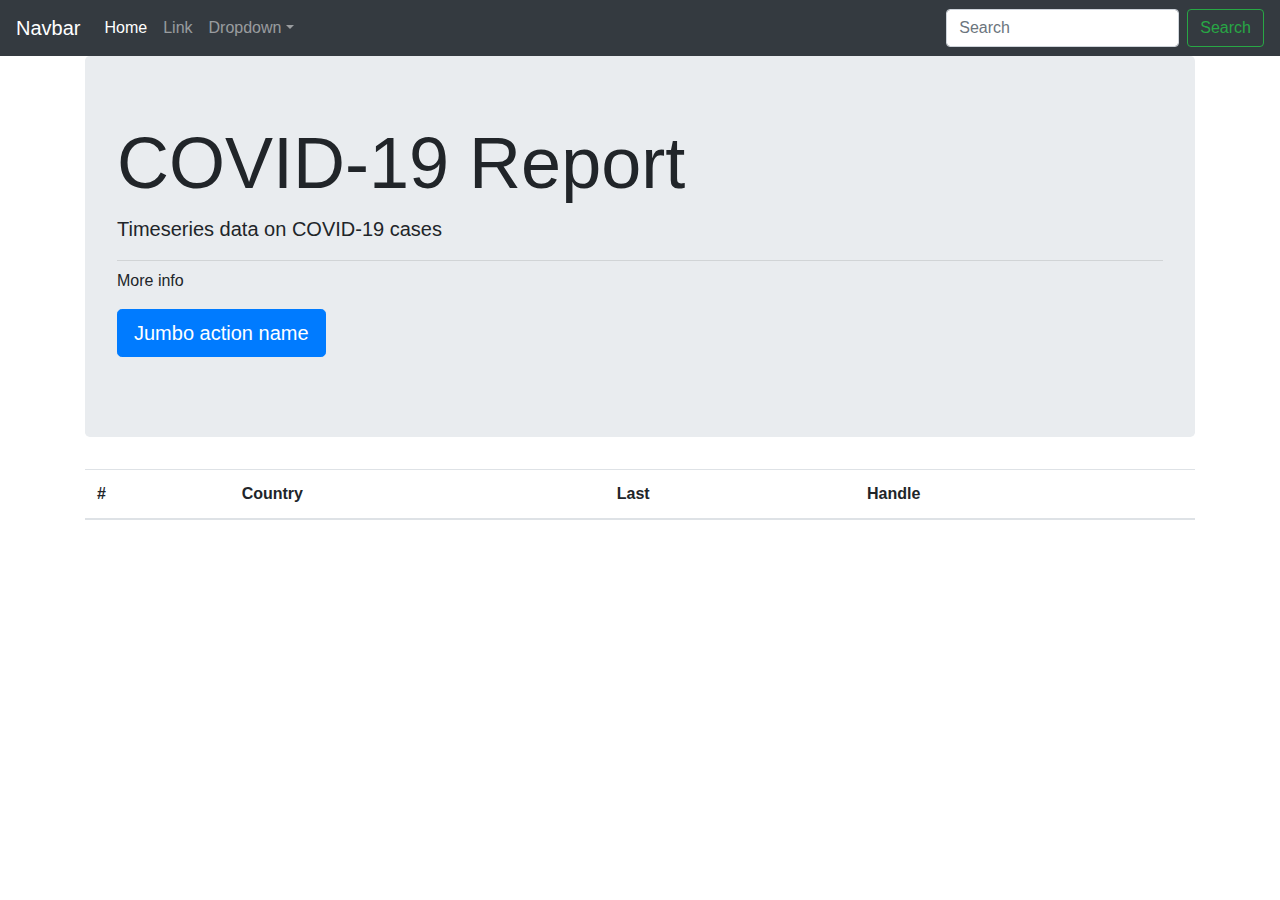
==== index.html @ 4fece2ef "test" ====
<!doctype html>
<html lang="en">

<head>
    <title>COVID-19</title>
    <!-- Required meta tags -->
    <meta charset="utf-8">
    <meta name="viewport" content="width=device-width, initial-scale=1, shrink-to-fit=no">

    <!-- Bootstrap CSS -->
    <link rel="stylesheet" href="https://stackpath.bootstrapcdn.com/bootstrap/4.3.1/css/bootstrap.min.css" integrity="sha384-ggOyR0iXCbMQv3Xipma34MD+dH/1fQ784/j6cY/iJTQUOhcWr7x9JvoRxT2MZw1T" crossorigin="anonymous">
</head>

<body>
    <nav class="navbar navbar-expand-sm navbar-dark bg-dark">
        <a class="navbar-brand" href="#">Navbar</a>
        <button class="navbar-toggler d-lg-none" type="button" data-toggle="collapse" data-target="#collapsibleNavId" aria-controls="collapsibleNavId" aria-expanded="false" aria-label="Toggle navigation">
              <span class="navbar-toggler-icon"></span>
          </button>
        <div class="collapse navbar-collapse" id="collapsibleNavId">
            <ul class="navbar-nav mr-auto mt-2 mt-lg-0">
                <li class="nav-item active">
                    <a class="nav-link" href="#">Home <span class="sr-only">(current)</span></a>
                </li>
                <li class="nav-item">
                    <a class="nav-link" href="#">Link</a>
                </li>
                <li class="nav-item dropdown">
                    <a class="nav-link dropdown-toggle" href="#" id="dropdownId" data-toggle="dropdown" aria-haspopup="true" aria-expanded="false">Dropdown</a>
                    <div class="dropdown-menu" aria-labelledby="dropdownId">
                        <a class="dropdown-item" href="#">Action 1</a>
                        <a class="dropdown-item" href="#">Action 2</a>
                    </div>
                </li>
            </ul>
            <form class="form-inline my-2 my-lg-0">
                <input class="form-control mr-sm-2" type="text" placeholder="Search">
                <button class="btn btn-outline-success my-2 my-sm-0" type="submit">Search</button>
            </form>
        </div>
    </nav>
    <div class="container">
        <div class="jumbotron">
            <h1 class="display-3">COVID-19 Report</h1>
            <p class="lead">Timeseries data on COVID-19 cases</p>
            <hr class="my-2">
            <p>More info</p>
            <p class="lead">
                <a class="btn btn-primary btn-lg" href="Jumbo action link" role="button">Jumbo action name</a>
            </p>
        </div>
        <table class="table table-hover">
            <thead>
                <tr>
                    <th scope="col">#</th>
                    <th scope="col">Country<i class="fas fa-first-order-alt    "></i></th>
                    <th scope="col">Last</th>
                    <th scope="col">Handle</th>
                </tr>
            </thead>
            <tbody id="data">
                <tr>

                </tr>
            </tbody>
        </table>

    </div>

    <script src="https://code.jquery.com/jquery-3.3.1.min.js"></script>
    <script src="https://cdnjs.cloudflare.com/ajax/libs/popper.js/1.14.7/umd/popper.min.js" integrity="sha384-UO2eT0CpHqdSJQ6hJty5KVphtPhzWj9WO1clHTMGa3JDZwrnQq4sF86dIHNDz0W1" crossorigin="anonymous"></script>
    <script src="https://stackpath.bootstrapcdn.com/bootstrap/4.3.1/js/bootstrap.min.js" integrity="sha384-JjSmVgyd0p3pXB1rRibZUAYoIIy6OrQ6VrjIEaFf/nJGzIxFDsf4x0xIM+B07jRM" crossorigin="anonymous"></script>
    <script src="index.js"></script>
</body>

</html>
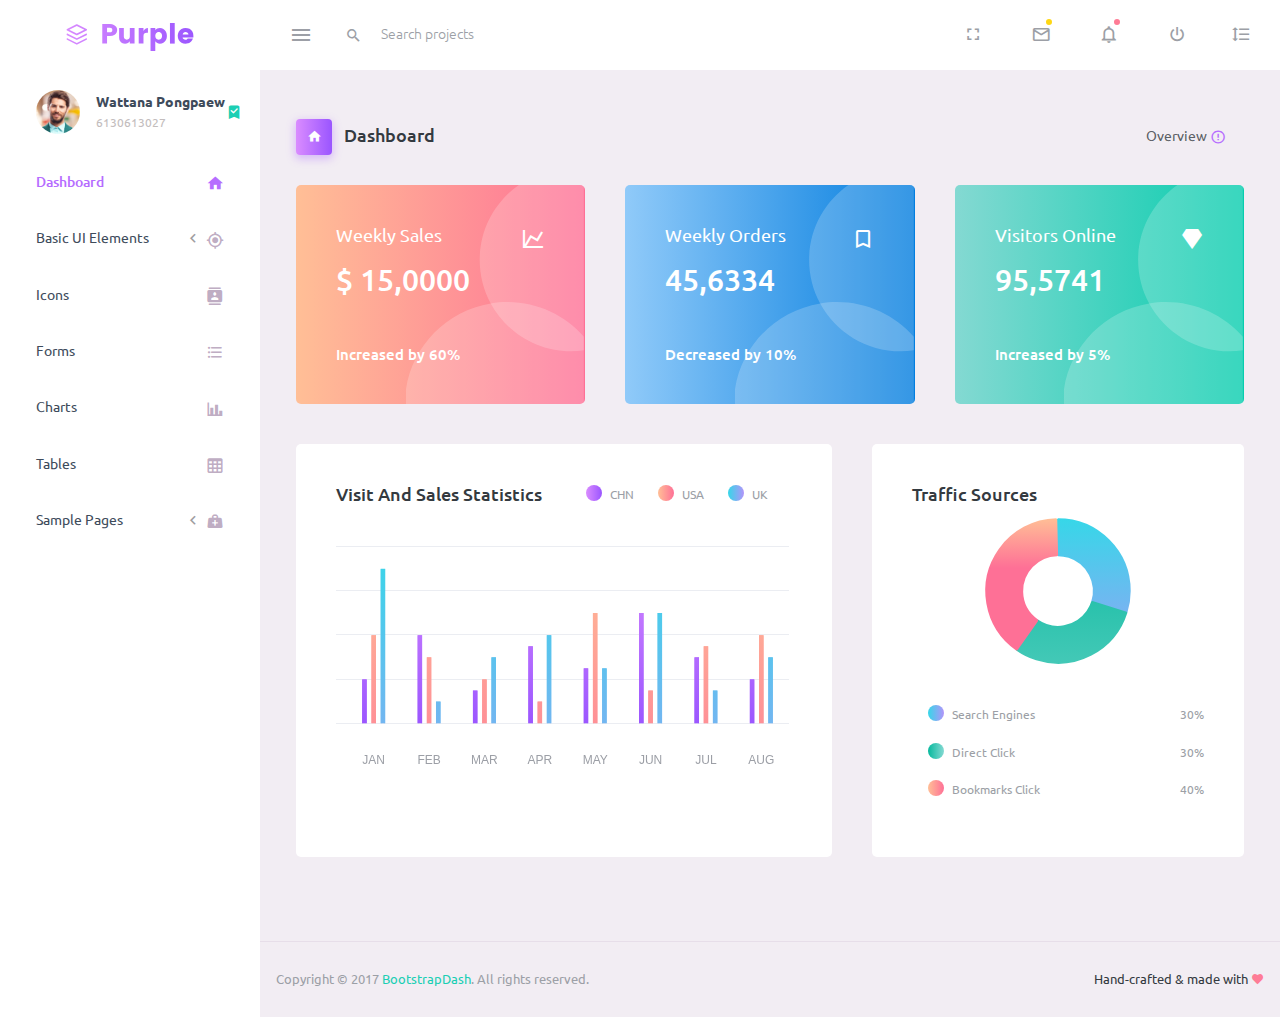
==== commit 791a371c: "addtemplate" ====
--- a/index.html
+++ b/index.html
@@ -1,76 +1,357 @@
-<!doctype html>
+<!DOCTYPE html>
 <html lang="en">
-
-<head>
-    <title>COVID-19</title>
+  <head>
     <!-- Required meta tags -->
     <meta charset="utf-8">
     <meta name="viewport" content="width=device-width, initial-scale=1, shrink-to-fit=no">
-
-    <!-- Bootstrap CSS -->
-    <link rel="stylesheet" href="https://stackpath.bootstrapcdn.com/bootstrap/4.3.1/css/bootstrap.min.css" integrity="sha384-ggOyR0iXCbMQv3Xipma34MD+dH/1fQ784/j6cY/iJTQUOhcWr7x9JvoRxT2MZw1T" crossorigin="anonymous">
-</head>
-
-<body>
-    <nav class="navbar navbar-expand-sm navbar-dark bg-dark">
-        <a class="navbar-brand" href="#">Navbar</a>
-        <button class="navbar-toggler d-lg-none" type="button" data-toggle="collapse" data-target="#collapsibleNavId" aria-controls="collapsibleNavId" aria-expanded="false" aria-label="Toggle navigation">
-              <span class="navbar-toggler-icon"></span>
+    <title>Purple Admin</title>
+    <!-- plugins:css -->
+    <link rel="stylesheet" href="assets/vendors/mdi/css/materialdesignicons.min.css">
+    <link rel="stylesheet" href="assets/vendors/css/vendor.bundle.base.css">
+    <!-- endinject -->
+    <!-- Plugin css for this page -->
+    <!-- End plugin css for this page -->
+    <!-- inject:css -->
+    <!-- endinject -->
+    <!-- Layout styles -->
+    <link rel="stylesheet" href="assets/css/style.css">
+    <!-- End layout styles -->
+    <link rel="shortcut icon" href="assets/images/favicon.png" />
+  </head>
+  <body>
+    <div class="container-scroller">
+      <!-- partial:partials/_navbar.html -->
+      <nav class="navbar default-layout-navbar col-lg-12 col-12 p-0 fixed-top d-flex flex-row">
+        <div class="text-center navbar-brand-wrapper d-flex align-items-center justify-content-center">
+          <a class="navbar-brand brand-logo" href="index.html"><img src="assets/images/logo.svg" alt="logo" /></a>
+          <a class="navbar-brand brand-logo-mini" href="index.html"><img src="assets/images/logo-mini.svg" alt="logo" /></a>
+        </div>
+        <div class="navbar-menu-wrapper d-flex align-items-stretch">
+          <button class="navbar-toggler navbar-toggler align-self-center" type="button" data-toggle="minimize">
+            <span class="mdi mdi-menu"></span>
           </button>
-        <div class="collapse navbar-collapse" id="collapsibleNavId">
-            <ul class="navbar-nav mr-auto mt-2 mt-lg-0">
-                <li class="nav-item active">
-                    <a class="nav-link" href="#">Home <span class="sr-only">(current)</span></a>
-                </li>
-                <li class="nav-item">
-                    <a class="nav-link" href="#">Link</a>
-                </li>
-                <li class="nav-item dropdown">
-                    <a class="nav-link dropdown-toggle" href="#" id="dropdownId" data-toggle="dropdown" aria-haspopup="true" aria-expanded="false">Dropdown</a>
-                    <div class="dropdown-menu" aria-labelledby="dropdownId">
-                        <a class="dropdown-item" href="#">Action 1</a>
-                        <a class="dropdown-item" href="#">Action 2</a>
+          <div class="search-field d-none d-md-block">
+            <form class="d-flex align-items-center h-100" action="#">
+              <div class="input-group">
+                <div class="input-group-prepend bg-transparent">
+                  <i class="input-group-text border-0 mdi mdi-magnify"></i>
+                </div>
+                <input type="text" class="form-control bg-transparent border-0" placeholder="Search projects">
+              </div>
+            </form>
+          </div>
+          <ul class="navbar-nav navbar-nav-right">
+            <li class="nav-item nav-profile dropdown">
+    
+              <div class="dropdown-menu navbar-dropdown" aria-labelledby="profileDropdown">
+                <a class="dropdown-item" href="#">
+                  <i class="mdi mdi-cached mr-2 text-success"></i> Activity Log </a>
+                <div class="dropdown-divider"></div>
+                <a class="dropdown-item" href="#">
+                  <i class="mdi mdi-logout mr-2 text-primary"></i> Signout </a>
+              </div>
+            </li>
+            <li class="nav-item d-none d-lg-block full-screen-link">
+              <a class="nav-link">
+                <i class="mdi mdi-fullscreen" id="fullscreen-button"></i>
+              </a>
+            </li>
+            <li class="nav-item dropdown">
+              <a class="nav-link count-indicator dropdown-toggle" id="messageDropdown" href="#" data-toggle="dropdown" aria-expanded="false">
+                <i class="mdi mdi-email-outline"></i>
+                <span class="count-symbol bg-warning"></span>
+              </a>
+              <div class="dropdown-menu dropdown-menu-right navbar-dropdown preview-list" aria-labelledby="messageDropdown">
+                <h6 class="p-3 mb-0">Messages</h6>
+                <div class="dropdown-divider"></div>
+                <a class="dropdown-item preview-item">
+                  <div class="preview-thumbnail">
+                    <img src="assets/images/faces/face4.jpg" alt="image" class="profile-pic">
+                  </div>
+                  <div class="preview-item-content d-flex align-items-start flex-column justify-content-center">
+                    <h6 class="preview-subject ellipsis mb-1 font-weight-normal">Mark send you a message</h6>
+                    <p class="text-gray mb-0"> 1 Minutes ago </p>
+                  </div>
+                </a>
+                <div class="dropdown-divider"></div>
+                <a class="dropdown-item preview-item">
+                  <div class="preview-thumbnail">
+                    <img src="assets/images/faces/face2.jpg" alt="image" class="profile-pic">
+                  </div>
+                  <div class="preview-item-content d-flex align-items-start flex-column justify-content-center">
+                    <h6 class="preview-subject ellipsis mb-1 font-weight-normal">Cregh send you a message</h6>
+                    <p class="text-gray mb-0"> 15 Minutes ago </p>
+                  </div>
+                </a>
+                <div class="dropdown-divider"></div>
+                <a class="dropdown-item preview-item">
+                  <div class="preview-thumbnail">
+                    <img src="assets/images/faces/face3.jpg" alt="image" class="profile-pic">
+                  </div>
+                  <div class="preview-item-content d-flex align-items-start flex-column justify-content-center">
+                    <h6 class="preview-subject ellipsis mb-1 font-weight-normal">Profile picture updated</h6>
+                    <p class="text-gray mb-0"> 18 Minutes ago </p>
+                  </div>
+                </a>
+                <div class="dropdown-divider"></div>
+                <h6 class="p-3 mb-0 text-center">4 new messages</h6>
+              </div>
+            </li>
+            <li class="nav-item dropdown">
+              <a class="nav-link count-indicator dropdown-toggle" id="notificationDropdown" href="#" data-toggle="dropdown">
+                <i class="mdi mdi-bell-outline"></i>
+                <span class="count-symbol bg-danger"></span>
+              </a>
+              <div class="dropdown-menu dropdown-menu-right navbar-dropdown preview-list" aria-labelledby="notificationDropdown">
+                <h6 class="p-3 mb-0">Notifications</h6>
+                <div class="dropdown-divider"></div>
+                <a class="dropdown-item preview-item">
+                  <div class="preview-thumbnail">
+                    <div class="preview-icon bg-success">
+                      <i class="mdi mdi-calendar"></i>
                     </div>
-                </li>
-            </ul>
-            <form class="form-inline my-2 my-lg-0">
-                <input class="form-control mr-sm-2" type="text" placeholder="Search">
-                <button class="btn btn-outline-success my-2 my-sm-0" type="submit">Search</button>
-            </form>
+                  </div>
+                  <div class="preview-item-content d-flex align-items-start flex-column justify-content-center">
+                    <h6 class="preview-subject font-weight-normal mb-1">Event today</h6>
+                    <p class="text-gray ellipsis mb-0"> Just a reminder that you have an event today </p>
+                  </div>
+                </a>
+                <div class="dropdown-divider"></div>
+                <a class="dropdown-item preview-item">
+                  <div class="preview-thumbnail">
+                    <div class="preview-icon bg-warning">
+                      <i class="mdi mdi-settings"></i>
+                    </div>
+                  </div>
+                  <div class="preview-item-content d-flex align-items-start flex-column justify-content-center">
+                    <h6 class="preview-subject font-weight-normal mb-1">Settings</h6>
+                    <p class="text-gray ellipsis mb-0"> Update dashboard </p>
+                  </div>
+                </a>
+                <div class="dropdown-divider"></div>
+                <a class="dropdown-item preview-item">
+                  <div class="preview-thumbnail">
+                    <div class="preview-icon bg-info">
+                      <i class="mdi mdi-link-variant"></i>
+                    </div>
+                  </div>
+                  <div class="preview-item-content d-flex align-items-start flex-column justify-content-center">
+                    <h6 class="preview-subject font-weight-normal mb-1">Launch Admin</h6>
+                    <p class="text-gray ellipsis mb-0"> New admin wow! </p>
+                  </div>
+                </a>
+                <div class="dropdown-divider"></div>
+                <h6 class="p-3 mb-0 text-center">See all notifications</h6>
+              </div>
+            </li>
+            <li class="nav-item nav-logout d-none d-lg-block">
+              <a class="nav-link" href="#">
+                <i class="mdi mdi-power"></i>
+              </a>
+            </li>
+            <li class="nav-item nav-settings d-none d-lg-block">
+              <a class="nav-link" href="#">
+                <i class="mdi mdi-format-line-spacing"></i>
+              </a>
+            </li>
+          </ul>
+          <button class="navbar-toggler navbar-toggler-right d-lg-none align-self-center" type="button" data-toggle="offcanvas">
+            <span class="mdi mdi-menu"></span>
+          </button>
         </div>
-    </nav>
-    <div class="container">
-        <div class="jumbotron">
-            <h1 class="display-3">COVID-19 Report</h1>
-            <p class="lead">Timeseries data on COVID-19 cases</p>
-            <hr class="my-2">
-            <p>More info</p>
-            <p class="lead">
-                <a class="btn btn-primary btn-lg" href="Jumbo action link" role="button">Jumbo action name</a>
-            </p>
+      </nav>
+      <!-- partial -->
+      <div class="container-fluid page-body-wrapper">
+        <!-- partial:partials/_sidebar.html -->
+        <nav class="sidebar sidebar-offcanvas" id="sidebar">
+          <ul class="nav">
+            <li class="nav-item nav-profile">
+              <a href="#" class="nav-link">
+                <div class="nav-profile-image">
+                  <img src="assets/images/faces/face1.jpg" alt="profile">
+                  <span class="login-status online"></span>
+                  <!--change to offline or busy as needed-->
+                </div>
+                <div class="nav-profile-text d-flex flex-column">
+                  <span class="font-weight-bold mb-2">Wattana Pongpaew</span>
+                  <span class="text-secondary text-small">6130613027</span>
+                </div>
+                <i class="mdi mdi-bookmark-check text-success nav-profile-badge"></i>
+              </a>
+            </li>
+            <li class="nav-item">
+              <a class="nav-link" href="index.html">
+                <span class="menu-title">Dashboard</span>
+                <i class="mdi mdi-home menu-icon"></i>
+              </a>
+            </li>
+            <li class="nav-item">
+              <a class="nav-link" data-toggle="collapse" href="#ui-basic" aria-expanded="false" aria-controls="ui-basic">
+                <span class="menu-title">Basic UI Elements</span>
+                <i class="menu-arrow"></i>
+                <i class="mdi mdi-crosshairs-gps menu-icon"></i>
+              </a>
+              <div class="collapse" id="ui-basic">
+                <ul class="nav flex-column sub-menu">
+                  <li class="nav-item"> <a class="nav-link" href="pages/ui-features/buttons.html">Buttons</a></li>
+                  <li class="nav-item"> <a class="nav-link" href="pages/ui-features/typography.html">Typography</a></li>
+                </ul>
+              </div>
+            </li>
+            <li class="nav-item">
+              <a class="nav-link" href="pages/icons/mdi.html">
+                <span class="menu-title">Icons</span>
+                <i class="mdi mdi-contacts menu-icon"></i>
+              </a>
+            </li>
+            <li class="nav-item">
+              <a class="nav-link" href="pages/forms/basic_elements.html">
+                <span class="menu-title">Forms</span>
+                <i class="mdi mdi-format-list-bulleted menu-icon"></i>
+              </a>
+            </li>
+            <li class="nav-item">
+              <a class="nav-link" href="pages/charts/chartjs.html">
+                <span class="menu-title">Charts</span>
+                <i class="mdi mdi-chart-bar menu-icon"></i>
+              </a>
+            </li>
+            <li class="nav-item">
+              <a class="nav-link" href="pages/tables/basic-table.html">
+                <span class="menu-title">Tables</span>
+                <i class="mdi mdi-table-large menu-icon"></i>
+              </a>
+            </li>
+            <li class="nav-item">
+              <a class="nav-link" data-toggle="collapse" href="#general-pages" aria-expanded="false" aria-controls="general-pages">
+                <span class="menu-title">Sample Pages</span>
+                <i class="menu-arrow"></i>
+                <i class="mdi mdi-medical-bag menu-icon"></i>
+              </a>
+              <div class="collapse" id="general-pages">
+                <ul class="nav flex-column sub-menu">
+                  <li class="nav-item"> <a class="nav-link" href="pages/samples/blank-page.html"> Blank Page </a></li>
+                  <li class="nav-item"> <a class="nav-link" href="pages/samples/login.html"> Login </a></li>
+                  <li class="nav-item"> <a class="nav-link" href="pages/samples/register.html"> Register </a></li>
+                  <li class="nav-item"> <a class="nav-link" href="pages/samples/error-404.html"> 404 </a></li>
+                  <li class="nav-item"> <a class="nav-link" href="pages/samples/error-500.html"> 500 </a></li>
+                </ul>
+              </div>
+            </li>
+          </ul>
+        </nav>
+        <!-- partial -->
+        <div class="main-panel">
+          <div class="content-wrapper">
+            <div class="row" id="proBanner">
+              <div class="col-12">
+                <span class="d-flex align-items-center">
+                  <a href="https://github.com/BootstrapDash/PurpleAdmin-Free-Admin-Template" ></a>
+                  <a href="https://www.bootstrapdash.com/product/purple-bootstrap-4-admin-template/"></a>
+                  <i id="bannerClose"></i>
+                </span>
+              </div>
+            </div>
+            <div class="page-header">
+              <h3 class="page-title">
+                <span class="page-title-icon bg-gradient-primary text-white mr-2">
+                  <i class="mdi mdi-home"></i>
+                </span> Dashboard </h3>
+              <nav aria-label="breadcrumb">
+                <ul class="breadcrumb">
+                  <li class="breadcrumb-item active" aria-current="page">
+                    <span></span>Overview <i class="mdi mdi-alert-circle-outline icon-sm text-primary align-middle"></i>
+                  </li>
+                </ul>
+              </nav>
+            </div>
+            <div class="row">
+              <div class="col-md-4 stretch-card grid-margin">
+                <div class="card bg-gradient-danger card-img-holder text-white">
+                  <div class="card-body">
+                    <img src="assets/images/dashboard/circle.svg" class="card-img-absolute" alt="circle-image" />
+                    <h4 class="font-weight-normal mb-3">Weekly Sales <i class="mdi mdi-chart-line mdi-24px float-right"></i>
+                    </h4>
+                    <h2 class="mb-5">$ 15,0000</h2>
+                    <h6 class="card-text">Increased by 60%</h6>
+                  </div>
+                </div>
+              </div>
+              <div class="col-md-4 stretch-card grid-margin">
+                <div class="card bg-gradient-info card-img-holder text-white">
+                  <div class="card-body">
+                    <img src="assets/images/dashboard/circle.svg" class="card-img-absolute" alt="circle-image" />
+                    <h4 class="font-weight-normal mb-3">Weekly Orders <i class="mdi mdi-bookmark-outline mdi-24px float-right"></i>
+                    </h4>
+                    <h2 class="mb-5">45,6334</h2>
+                    <h6 class="card-text">Decreased by 10%</h6>
+                  </div>
+                </div>
+              </div>
+              <div class="col-md-4 stretch-card grid-margin">
+                <div class="card bg-gradient-success card-img-holder text-white">
+                  <div class="card-body">
+                    <img src="assets/images/dashboard/circle.svg" class="card-img-absolute" alt="circle-image" />
+                    <h4 class="font-weight-normal mb-3">Visitors Online <i class="mdi mdi-diamond mdi-24px float-right"></i>
+                    </h4>
+                    <h2 class="mb-5">95,5741</h2>
+                    <h6 class="card-text">Increased by 5%</h6>
+                  </div>
+                </div>
+              </div>
+            </div>
+            <div class="row">
+              <div class="col-md-7 grid-margin stretch-card">
+                <div class="card">
+                  <div class="card-body">
+                    <div class="clearfix">
+                      <h4 class="card-title float-left">Visit And Sales Statistics</h4>
+                      <div id="visit-sale-chart-legend" class="rounded-legend legend-horizontal legend-top-right float-right"></div>
+                    </div>
+                    <canvas id="visit-sale-chart" class="mt-4"></canvas>
+                  </div>
+                </div>
+              </div>
+              <div class="col-md-5 grid-margin stretch-card">
+                <div class="card">
+                  <div class="card-body">
+                    <h4 class="card-title">Traffic Sources</h4>
+                    <canvas id="traffic-chart"></canvas>
+                    <div id="traffic-chart-legend" class="rounded-legend legend-vertical legend-bottom-left pt-4"></div>
+                  </div>
+                </div>
+              </div>
+            </div>
+          </div>
+          <!-- content-wrapper ends -->
+          <!-- partial:partials/_footer.html -->
+          <footer class="footer">
+            <div class="d-sm-flex justify-content-center justify-content-sm-between">
+              <span class="text-muted text-center text-sm-left d-block d-sm-inline-block">Copyright © 2017 <a href="https://www.bootstrapdash.com/" target="_blank">BootstrapDash</a>. All rights reserved.</span>
+              <span class="float-none float-sm-right d-block mt-1 mt-sm-0 text-center">Hand-crafted & made with <i class="mdi mdi-heart text-danger"></i></span>
+            </div>
+          </footer>
+          <!-- partial -->
         </div>
-        <table class="table table-hover">
-            <thead>
-                <tr>
-                    <th scope="col">#</th>
-                    <th scope="col">Country<i class="fas fa-first-order-alt    "></i></th>
-                    <th scope="col">Last</th>
-                    <th scope="col">Handle</th>
-                </tr>
-            </thead>
-            <tbody id="data">
-                <tr>
-
-                </tr>
-            </tbody>
-        </table>
-
+        <!-- main-panel ends -->
+      </div>
+      <!-- page-body-wrapper ends -->
     </div>
-
-    <script src="https://code.jquery.com/jquery-3.3.1.min.js"></script>
-    <script src="https://cdnjs.cloudflare.com/ajax/libs/popper.js/1.14.7/umd/popper.min.js" integrity="sha384-UO2eT0CpHqdSJQ6hJty5KVphtPhzWj9WO1clHTMGa3JDZwrnQq4sF86dIHNDz0W1" crossorigin="anonymous"></script>
-    <script src="https://stackpath.bootstrapcdn.com/bootstrap/4.3.1/js/bootstrap.min.js" integrity="sha384-JjSmVgyd0p3pXB1rRibZUAYoIIy6OrQ6VrjIEaFf/nJGzIxFDsf4x0xIM+B07jRM" crossorigin="anonymous"></script>
-    <script src="index.js"></script>
-</body>
-
+    <!-- container-scroller -->
+    <!-- plugins:js -->
+    <script src="assets/vendors/js/vendor.bundle.base.js"></script>
+    <!-- endinject -->
+    <!-- Plugin js for this page -->
+    <script src="assets/vendors/chart.js/Chart.min.js"></script>
+    <!-- End plugin js for this page -->
+    <!-- inject:js -->
+    <script src="assets/js/off-canvas.js"></script>
+    <script src="assets/js/hoverable-collapse.js"></script>
+    <script src="assets/js/misc.js"></script>
+    <!-- endinject -->
+    <!-- Custom js for this page -->
+    <script src="assets/js/dashboard.js"></script>
+    <script src="assets/js/todolist.js"></script>
+    <!-- End custom js for this page -->
+  </body>
 </html>--- a/assets/vendors/css/vendor.bundle.base.css
+++ b/assets/vendors/css/vendor.bundle.base.css
@@ -0,0 +1,116 @@
+/*
+ * Container style
+ */
+.ps {
+  overflow: hidden !important;
+  overflow-anchor: none;
+  -ms-overflow-style: none;
+  touch-action: auto;
+  -ms-touch-action: auto;
+}
+
+/*
+ * Scrollbar rail styles
+ */
+.ps__rail-x {
+  display: none;
+  opacity: 0;
+  transition: background-color .2s linear, opacity .2s linear;
+  -webkit-transition: background-color .2s linear, opacity .2s linear;
+  height: 15px;
+  /* there must be 'bottom' or 'top' for ps__rail-x */
+  bottom: 0px;
+  /* please don't change 'position' */
+  position: absolute;
+}
+
+.ps__rail-y {
+  display: none;
+  opacity: 0;
+  transition: background-color .2s linear, opacity .2s linear;
+  -webkit-transition: background-color .2s linear, opacity .2s linear;
+  width: 15px;
+  /* there must be 'right' or 'left' for ps__rail-y */
+  right: 0;
+  /* please don't change 'position' */
+  position: absolute;
+}
+
+.ps--active-x > .ps__rail-x,
+.ps--active-y > .ps__rail-y {
+  display: block;
+  background-color: transparent;
+}
+
+.ps:hover > .ps__rail-x,
+.ps:hover > .ps__rail-y,
+.ps--focus > .ps__rail-x,
+.ps--focus > .ps__rail-y,
+.ps--scrolling-x > .ps__rail-x,
+.ps--scrolling-y > .ps__rail-y {
+  opacity: 0.6;
+}
+
+.ps .ps__rail-x:hover,
+.ps .ps__rail-y:hover,
+.ps .ps__rail-x:focus,
+.ps .ps__rail-y:focus,
+.ps .ps__rail-x.ps--clicking,
+.ps .ps__rail-y.ps--clicking {
+  background-color: #eee;
+  opacity: 0.9;
+}
+
+/*
+ * Scrollbar thumb styles
+ */
+.ps__thumb-x {
+  background-color: #aaa;
+  border-radius: 6px;
+  transition: background-color .2s linear, height .2s ease-in-out;
+  -webkit-transition: background-color .2s linear, height .2s ease-in-out;
+  height: 6px;
+  /* there must be 'bottom' for ps__thumb-x */
+  bottom: 2px;
+  /* please don't change 'position' */
+  position: absolute;
+}
+
+.ps__thumb-y {
+  background-color: #aaa;
+  border-radius: 6px;
+  transition: background-color .2s linear, width .2s ease-in-out;
+  -webkit-transition: background-color .2s linear, width .2s ease-in-out;
+  width: 6px;
+  /* there must be 'right' for ps__thumb-y */
+  right: 2px;
+  /* please don't change 'position' */
+  position: absolute;
+}
+
+.ps__rail-x:hover > .ps__thumb-x,
+.ps__rail-x:focus > .ps__thumb-x,
+.ps__rail-x.ps--clicking .ps__thumb-x {
+  background-color: #999;
+  height: 11px;
+}
+
+.ps__rail-y:hover > .ps__thumb-y,
+.ps__rail-y:focus > .ps__thumb-y,
+.ps__rail-y.ps--clicking .ps__thumb-y {
+  background-color: #999;
+  width: 11px;
+}
+
+/* MS supports */
+@supports (-ms-overflow-style: none) {
+  .ps {
+    overflow: auto !important;
+  }
+}
+
+@media screen and (-ms-high-contrast: active), (-ms-high-contrast: none) {
+  .ps {
+    overflow: auto !important;
+  }
+}
--- a/assets/css/style.css
+++ b/assets/css/style.css
@@ -0,0 +1,13378 @@
+/*-------------------------------------------------------------------
+  ===== Table of Contents =====
+
+  * Bootstrap functions
+  * Template variables
+  * SCSS Compass Functions
+  * Boostrap Main SCSS
+  * Template mixins
+    + Animation Mixins
+    + Background Mixins
+    + Badge Mixins
+    + Button Mixins
+    + Miscellaneous Mixins
+    + BlockQuote Mixins
+    + Cards Mixins
+    + Color Functions Mixins
+    + Tooltips
+    + popovers
+  * Core Styles
+    + Reset Styles
+    + Fonts
+    + Functions
+    + Backgrounds
+    + Typography
+    + Miscellaneous
+    + Footer
+    + Layouts
+    + Utilities
+    + Demo styles
+  * Components
+    + Badges
+    + Boostrap Progress
+    + Buttons
+    + Breadcrumbs
+    + Cards
+    + Checkboxes and Radios
+    + Dropdowns
+    + Forms
+    + Icons
+    + Preview
+    + Tables
+    + Todo List
+  * Landing screens
+    + Auth
+-------------------------------------------------------------------*/
+/*-------------------------------------------------------------------*/
+/* === Import Bootstrap functions and variables === */
+/*-------------------------------------------------------------------*/
+/* === Import template variables === */
+/*-------------------------------------------------------------------*/
+/* === SCSS Compass Functions === */
+
+@-webkit-keyframes flash {
+  0% {
+    opacity: 1; }
+  25% {
+    opacity: 0; }
+  50% {
+    opacity: 1; }
+  75% {
+    opacity: 0; }
+  100% {
+    opacity: 1; } }
+
+@keyframes flash {
+  0% {
+    opacity: 1; }
+  25% {
+    opacity: 0; }
+  50% {
+    opacity: 1; }
+  75% {
+    opacity: 0; }
+  100% {
+    opacity: 1; } }
+
+@-webkit-keyframes bounce {
+  0% {
+    -webkit-transform: translateY(0);
+    transform: translateY(0); }
+  20% {
+    -webkit-transform: translateY(0);
+    transform: translateY(0); }
+  40% {
+    -webkit-transform: translateY(-30px);
+    transform: translateY(-30px); }
+  50% {
+    -webkit-transform: translateY(0);
+    transform: translateY(0); }
+  60% {
+    -webkit-transform: translateY(-15px);
+    transform: translateY(-15px); }
+  80% {
+    -webkit-transform: translateY(0);
+    transform: translateY(0); }
+  100% {
+    -webkit-transform: translateY(0);
+    transform: translateY(0); } }
+
+@keyframes bounce {
+  0% {
+    -webkit-transform: translateY(0);
+    transform: translateY(0); }
+  20% {
+    -webkit-transform: translateY(0);
+    transform: translateY(0); }
+  40% {
+    -webkit-transform: translateY(-30px);
+    transform: translateY(-30px); }
+  50% {
+    -webkit-transform: translateY(0);
+    transform: translateY(0); }
+  60% {
+    -webkit-transform: translateY(-15px);
+    transform: translateY(-15px); }
+  80% {
+    -webkit-transform: translateY(0);
+    transform: translateY(0); }
+  100% {
+    -webkit-transform: translateY(0);
+    transform: translateY(0); } }
+
+@-webkit-keyframes shake {
+  0% {
+    -webkit-transform: translateX(0);
+    transform: translateX(0); }
+  10% {
+    -webkit-transform: translateX(-10px);
+    transform: translateX(-10px); }
+  20% {
+    -webkit-transform: translateX(10px);
+    transform: translateX(10px); }
+  30% {
+    -webkit-transform: translateX(-10px);
+    transform: translateX(-10px); }
+  40% {
+    -webkit-transform: translateX(10px);
+    transform: translateX(10px); }
+  50% {
+    -webkit-transform: translateX(-10px);
+    transform: translateX(-10px); }
+  60% {
+    -webkit-transform: translateX(10px);
+    transform: translateX(10px); }
+  70% {
+    -webkit-transform: translateX(-10px);
+    transform: translateX(-10px); }
+  80% {
+    -webkit-transform: translateX(10px);
+    transform: translateX(10px); }
+  90% {
+    -webkit-transform: translateX(-10px);
+    transform: translateX(-10px); }
+  100% {
+    -webkit-transform: translateX(0);
+    transform: translateX(0); } }
+
+@keyframes shake {
+  0% {
+    -webkit-transform: translateX(0);
+    transform: translateX(0); }
+  10% {
+    -webkit-transform: translateX(-10px);
+    transform: translateX(-10px); }
+  20% {
+    -webkit-transform: translateX(10px);
+    transform: translateX(10px); }
+  30% {
+    -webkit-transform: translateX(-10px);
+    transform: translateX(-10px); }
+  40% {
+    -webkit-transform: translateX(10px);
+    transform: translateX(10px); }
+  50% {
+    -webkit-transform: translateX(-10px);
+    transform: translateX(-10px); }
+  60% {
+    -webkit-transform: translateX(10px);
+    transform: translateX(10px); }
+  70% {
+    -webkit-transform: translateX(-10px);
+    transform: translateX(-10px); }
+  80% {
+    -webkit-transform: translateX(10px);
+    transform: translateX(10px); }
+  90% {
+    -webkit-transform: translateX(-10px);
+    transform: translateX(-10px); }
+  100% {
+    -webkit-transform: translateX(0);
+    transform: translateX(0); } }
+
+@-webkit-keyframes tada {
+  0% {
+    -webkit-transform: scale(1, 1);
+    transform: scale(1, 1); }
+  10% {
+    -webkit-transform: scale(0.9) rotate(-3deg);
+    transform: scale(0.9) rotate(-3deg); }
+  20% {
+    -webkit-transform: scale(0.9) rotate(-3deg);
+    transform: scale(0.9) rotate(-3deg); }
+  30% {
+    -webkit-transform: scale(1.1) rotate(3deg);
+    transform: scale(1.1) rotate(3deg); }
+  40% {
+    -webkit-transform: scale(1.1) rotate(-3deg);
+    transform: scale(1.1) rotate(-3deg); }
+  50% {
+    -webkit-transform: scale(1.1) rotate(3deg);
+    transform: scale(1.1) rotate(3deg); }
+  60% {
+    -webkit-transform: scale(1.1) rotate(-3deg);
+    transform: scale(1.1) rotate(-3deg); }
+  70% {
+    -webkit-transform: scale(1.1) rotate(3deg);
+    transform: scale(1.1) rotate(3deg); }
+  80% {
+    -webkit-transform: scale(1.1) rotate(-3deg);
+    transform: scale(1.1) rotate(-3deg); }
+  90% {
+    -webkit-transform: scale(1.1) rotate(3deg);
+    transform: scale(1.1) rotate(3deg); }
+  100% {
+    -webkit-transform: scale(1) rotate(0);
+    transform: scale(1) rotate(0); } }
+
+@keyframes tada {
+  0% {
+    -webkit-transform: scale(1, 1);
+    transform: scale(1, 1); }
+  10% {
+    -webkit-transform: scale(0.9) rotate(-3deg);
+    transform: scale(0.9) rotate(-3deg); }
+  20% {
+    -webkit-transform: scale(0.9) rotate(-3deg);
+    transform: scale(0.9) rotate(-3deg); }
+  30% {
+    -webkit-transform: scale(1.1) rotate(3deg);
+    transform: scale(1.1) rotate(3deg); }
+  40% {
+    -webkit-transform: scale(1.1) rotate(-3deg);
+    transform: scale(1.1) rotate(-3deg); }
+  50% {
+    -webkit-transform: scale(1.1) rotate(3deg);
+    transform: scale(1.1) rotate(3deg); }
+  60% {
+    -webkit-transform: scale(1.1) rotate(-3deg);
+    transform: scale(1.1) rotate(-3deg); }
+  70% {
+    -webkit-transform: scale(1.1) rotate(3deg);
+    transform: scale(1.1) rotate(3deg); }
+  80% {
+    -webkit-transform: scale(1.1) rotate(-3deg);
+    transform: scale(1.1) rotate(-3deg); }
+  90% {
+    -webkit-transform: scale(1.1) rotate(3deg);
+    transform: scale(1.1) rotate(3deg); }
+  100% {
+    -webkit-transform: scale(1) rotate(0);
+    transform: scale(1) rotate(0); } }
+
+@-webkit-keyframes swing {
+  20%, 40%, 60%, 80%, 100% {
+    -webkit-transform-origin: top center 50%;
+    transform-origin: top center 50%; }
+  20% {
+    -webkit-transform: rotate(15deg);
+    transform: rotate(15deg); }
+  40% {
+    -webkit-transform: rotate(-10deg);
+    transform: rotate(-10deg); }
+  60% {
+    -webkit-transform: rotate(5deg);
+    transform: rotate(5deg); }
+  80% {
+    -webkit-transform: rotate(-5deg);
+    transform: rotate(-5deg); }
+  100% {
+    -webkit-transform: rotate(0deg);
+    transform: rotate(0deg); } }
+
+@keyframes swing {
+  20%, 40%, 60%, 80%, 100% {
+    -webkit-transform-origin: top center 50%;
+    transform-origin: top center 50%; }
+  20% {
+    -webkit-transform: rotate(15deg);
+    transform: rotate(15deg); }
+  40% {
+    -webkit-transform: rotate(-10deg);
+    transform: rotate(-10deg); }
+  60% {
+    -webkit-transform: rotate(5deg);
+    transform: rotate(5deg); }
+  80% {
+    -webkit-transform: rotate(-5deg);
+    transform: rotate(-5deg); }
+  100% {
+    -webkit-transform: rotate(0deg);
+    transform: rotate(0deg); } }
+
+@-webkit-keyframes wobble {
+  0% {
+    -webkit-transform: translateX(0%);
+    transform: translateX(0%); }
+  15% {
+    -webkit-transform: translateX(-25%) rotate(-5deg);
+    transform: translateX(-25%) rotate(-5deg); }
+  30% {
+    -webkit-transform: translateX(20%) rotate(3deg);
+    transform: translateX(20%) rotate(3deg); }
+  45% {
+    -webkit-transform: translateX(-15%) rotate(-3deg);
+    transform: translateX(-15%) rotate(-3deg); }
+  60% {
+    -webkit-transform: translateX(10%) rotate(2deg);
+    transform: translateX(10%) rotate(2deg); }
+  75% {
+    -webkit-transform: translateX(-5%) rotate(-1deg);
+    transform: translateX(-5%) rotate(-1deg); }
+  100% {
+    -webkit-transform: translateX(0%);
+    transform: translateX(0%); } }
+
+@keyframes wobble {
+  0% {
+    -webkit-transform: translateX(0%);
+    transform: translateX(0%); }
+  15% {
+    -webkit-transform: translateX(-25%) rotate(-5deg);
+    transform: translateX(-25%) rotate(-5deg); }
+  30% {
+    -webkit-transform: translateX(20%) rotate(3deg);
+    transform: translateX(20%) rotate(3deg); }
+  45% {
+    -webkit-transform: translateX(-15%) rotate(-3deg);
+    transform: translateX(-15%) rotate(-3deg); }
+  60% {
+    -webkit-transform: translateX(10%) rotate(2deg);
+    transform: translateX(10%) rotate(2deg); }
+  75% {
+    -webkit-transform: translateX(-5%) rotate(-1deg);
+    transform: translateX(-5%) rotate(-1deg); }
+  100% {
+    -webkit-transform: translateX(0%);
+    transform: translateX(0%); } }
+
+@-webkit-keyframes pulse {
+  0% {
+    -webkit-transform: scale(1, 1);
+    transform: scale(1, 1); }
+  50% {
+    -webkit-transform: scale(1.1, 1.1);
+    transform: scale(1.1, 1.1); }
+  100% {
+    -webkit-transform: scale(1, 1);
+    transform: scale(1, 1); } }
+
+@keyframes pulse {
+  0% {
+    -webkit-transform: scale(1, 1);
+    transform: scale(1, 1); }
+  50% {
+    -webkit-transform: scale(1.1, 1.1);
+    transform: scale(1.1, 1.1); }
+  100% {
+    -webkit-transform: scale(1, 1);
+    transform: scale(1, 1); } }
+
+@-webkit-keyframes wiggle {
+  0% {
+    -webkit-transform: skewX(9deg);
+    transform: skewX(9deg); }
+  10% {
+    -webkit-transform: skewX(-8deg);
+    transform: skewX(-8deg); }
+  20% {
+    -webkit-transform: skewX(7deg);
+    transform: skewX(7deg); }
+  30% {
+    -webkit-transform: skewX(-6deg);
+    transform: skewX(-6deg); }
+  40% {
+    -webkit-transform: skewX(5deg);
+    transform: skewX(5deg); }
+  50% {
+    -webkit-transform: skewX(-4deg);
+    transform: skewX(-4deg); }
+  60% {
+    -webkit-transform: skewX(3deg);
+    transform: skewX(3deg); }
+  70% {
+    -webkit-transform: skewX(-2deg);
+    transform: skewX(-2deg); }
+  80% {
+    -webkit-transform: skewX(1deg);
+    transform: skewX(1deg); }
+  90% {
+    -webkit-transform: skewX(0deg);
+    transform: skewX(0deg); }
+  100% {
+    -webkit-transform: skewX(0deg);
+    transform: skewX(0deg); } }
+
+@keyframes wiggle {
+  0% {
+    -webkit-transform: skewX(9deg);
+    transform: skewX(9deg); }
+  10% {
+    -webkit-transform: skewX(-8deg);
+    transform: skewX(-8deg); }
+  20% {
+    -webkit-transform: skewX(7deg);
+    transform: skewX(7deg); }
+  30% {
+    -webkit-transform: skewX(-6deg);
+    transform: skewX(-6deg); }
+  40% {
+    -webkit-transform: skewX(5deg);
+    transform: skewX(5deg); }
+  50% {
+    -webkit-transform: skewX(-4deg);
+    transform: skewX(-4deg); }
+  60% {
+    -webkit-transform: skewX(3deg);
+    transform: skewX(3deg); }
+  70% {
+    -webkit-transform: skewX(-2deg);
+    transform: skewX(-2deg); }
+  80% {
+    -webkit-transform: skewX(1deg);
+    transform: skewX(1deg); }
+  90% {
+    -webkit-transform: skewX(0deg);
+    transform: skewX(0deg); }
+  100% {
+    -webkit-transform: skewX(0deg);
+    transform: skewX(0deg); } }
+
+@-webkit-keyframes bounceOut {
+  0% {
+    -webkit-transform: scale(1, 1);
+    transform: scale(1, 1); }
+  25% {
+    -webkit-transform: scale(0.95, 0.95);
+    transform: scale(0.95, 0.95); }
+  50% {
+    opacity: 1;
+    -webkit-transform: scale(1.1, 1.1);
+    transform: scale(1.1, 1.1); }
+  100% {
+    opacity: 0;
+    -webkit-transform: scale(0.3, 0.3);
+    transform: scale(0.3, 0.3); } }
+
+@keyframes bounceOut {
+  0% {
+    -webkit-transform: scale(1, 1);
+    transform: scale(1, 1); }
+  25% {
+    -webkit-transform: scale(0.95, 0.95);
+    transform: scale(0.95, 0.95); }
+  50% {
+    opacity: 1;
+    -webkit-transform: scale(1.1, 1.1);
+    transform: scale(1.1, 1.1); }
+  100% {
+    opacity: 0;
+    -webkit-transform: scale(0.3, 0.3);
+    transform: scale(0.3, 0.3); } }
+
+@-webkit-keyframes bounceOutUp {
+  0% {
+    -webkit-transform: translateY(0);
+    transform: translateY(0); }
+  20% {
+    opacity: 1;
+    -webkit-transform: translateY(20px);
+    transform: translateY(20px); }
+  100% {
+    opacity: 0;
+    -webkit-transform: translateY(-2000px);
+    transform: translateY(-2000px); } }
+
+@keyframes bounceOutUp {
+  0% {
+    -webkit-transform: translateY(0);
+    transform: translateY(0); }
+  20% {
+    opacity: 1;
+    -webkit-transform: translateY(20px);
+    transform: translateY(20px); }
+  100% {
+    opacity: 0;
+    -webkit-transform: translateY(-2000px);
+    transform: translateY(-2000px); } }
+
+@-webkit-keyframes bounceOutDown {
+  0% {
+    -webkit-transform: translateY(0);
+    transform: translateY(0); }
+  20% {
+    opacity: 1;
+    -webkit-transform: translateY(-20px);
+    transform: translateY(-20px); }
+  100% {
+    opacity: 0;
+    -webkit-transform: translateY(2000px);
+    transform: translateY(2000px); } }
+
+@keyframes bounceOutDown {
+  0% {
+    -webkit-transform: translateY(0);
+    transform: translateY(0); }
+  20% {
+    opacity: 1;
+    -webkit-transform: translateY(-20px);
+    transform: translateY(-20px); }
+  100% {
+    opacity: 0;
+    -webkit-transform: translateY(2000px);
+    transform: translateY(2000px); } }
+
+@-webkit-keyframes bounceOutLeft {
+  0% {
+    -webkit-transform: translateX(0);
+    transform: translateX(0); }
+  20% {
+    opacity: 1;
+    -webkit-transform: translateX(20px);
+    transform: translateX(20px); }
+  100% {
+    opacity: 0;
+    -webkit-transform: translateX(-2000px);
+    transform: translateX(-2000px); } }
+
+@keyframes bounceOutLeft {
+  0% {
+    -webkit-transform: translateX(0);
+    transform: translateX(0); }
+  20% {
+    opacity: 1;
+    -webkit-transform: translateX(20px);
+    transform: translateX(20px); }
+  100% {
+    opacity: 0;
+    -webkit-transform: translateX(-2000px);
+    transform: translateX(-2000px); } }
+
+@-webkit-keyframes bounceOutRight {
+  0% {
+    -webkit-transform: translateX(0);
+    transform: translateX(0); }
+  20% {
+    opacity: 1;
+    -webkit-transform: translateX(-20px);
+    transform: translateX(-20px); }
+  100% {
+    opacity: 0;
+    -webkit-transform: translateX(2000px);
+    transform: translateX(2000px); } }
+
+@keyframes bounceOutRight {
+  0% {
+    -webkit-transform: translateX(0);
+    transform: translateX(0); }
+  20% {
+    opacity: 1;
+    -webkit-transform: translateX(-20px);
+    transform: translateX(-20px); }
+  100% {
+    opacity: 0;
+    -webkit-transform: translateX(2000px);
+    transform: translateX(2000px); } }
+
+@-webkit-keyframes bounceIn {
+  0% {
+    opacity: 0;
+    -webkit-transform: scale(0.3, 0.3);
+    transform: scale(0.3, 0.3); }
+  50% {
+    opacity: 1;
+    -webkit-transform: scale(1.05, 1.05);
+    transform: scale(1.05, 1.05); }
+  70% {
+    -webkit-transform: scale(0.9, 0.9);
+    transform: scale(0.9, 0.9); }
+  100% {
+    -webkit-transform: scale(1, 1);
+    transform: scale(1, 1); } }
+
+@keyframes bounceIn {
+  0% {
+    opacity: 0;
+    -webkit-transform: scale(0.3, 0.3);
+    transform: scale(0.3, 0.3); }
+  50% {
+    opacity: 1;
+    -webkit-transform: scale(1.05, 1.05);
+    transform: scale(1.05, 1.05); }
+  70% {
+    -webkit-transform: scale(0.9, 0.9);
+    transform: scale(0.9, 0.9); }
+  100% {
+    -webkit-transform: scale(1, 1);
+    transform: scale(1, 1); } }
+
+@-webkit-keyframes bounceInDown {
+  0% {
+    opacity: 0;
+    -webkit-transform: translateY(-2000px);
+    transform: translateY(-2000px); }
+  60% {
+    opacity: 1;
+    -webkit-transform: translateY(30px);
+    transform: translateY(30px); }
+  80% {
+    -webkit-transform: translateY(-10px);
+    transform: translateY(-10px); }
+  100% {
+    -webkit-transform: translateY(0);
+    transform: translateY(0); } }
+
+@keyframes bounceInDown {
+  0% {
+    opacity: 0;
+    -webkit-transform: translateY(-2000px);
+    transform: translateY(-2000px); }
+  60% {
+    opacity: 1;
+    -webkit-transform: translateY(30px);
+    transform: translateY(30px); }
+  80% {
+    -webkit-transform: translateY(-10px);
+    transform: translateY(-10px); }
+  100% {
+    -webkit-transform: translateY(0);
+    transform: translateY(0); } }
+
+@-webkit-keyframes bounceInUp {
+  0% {
+    opacity: 0;
+    -webkit-transform: translateY(2000px);
+    transform: translateY(2000px); }
+  60% {
+    opacity: 1;
+    -webkit-transform: translateY(-30px);
+    transform: translateY(-30px); }
+  80% {
+    -webkit-transform: translateY(10px);
+    transform: translateY(10px); }
+  100% {
+    -webkit-transform: translateY(0);
+    transform: translateY(0); } }
+
+@keyframes bounceInUp {
+  0% {
+    opacity: 0;
+    -webkit-transform: translateY(2000px);
+    transform: translateY(2000px); }
+  60% {
+    opacity: 1;
+    -webkit-transform: translateY(-30px);
+    transform: translateY(-30px); }
+  80% {
+    -webkit-transform: translateY(10px);
+    transform: translateY(10px); }
+  100% {
+    -webkit-transform: translateY(0);
+    transform: translateY(0); } }
+
+@-webkit-keyframes bounceInRight {
+  0% {
+    opacity: 0;
+    -webkit-transform: translateX(2000px);
+    transform: translateX(2000px); }
+  60% {
+    opacity: 1;
+    -webkit-transform: translateX(-30px);
+    transform: translateX(-30px); }
+  80% {
+    -webkit-transform: translateX(10px);
+    transform: translateX(10px); }
+  100% {
+    -webkit-transform: translateX(0);
+    transform: translateX(0); } }
+
+@keyframes bounceInRight {
+  0% {
+    opacity: 0;
+    -webkit-transform: translateX(2000px);
+    transform: translateX(2000px); }
+  60% {
+    opacity: 1;
+    -webkit-transform: translateX(-30px);
+    transform: translateX(-30px); }
+  80% {
+    -webkit-transform: translateX(10px);
+    transform: translateX(10px); }
+  100% {
+    -webkit-transform: translateX(0);
+    transform: translateX(0); } }
+
+@-webkit-keyframes bounceInLeft {
+  0% {
+    opacity: 0;
+    -webkit-transform: translateX(-2000px);
+    transform: translateX(-2000px); }
+  60% {
+    opacity: 1;
+    -webkit-transform: translateX(30px);
+    transform: translateX(30px); }
+  80% {
+    -webkit-transform: translateX(-10px);
+    transform: translateX(-10px); }
+  100% {
+    -webkit-transform: translateX(0);
+    transform: translateX(0); } }
+
+@keyframes bounceInLeft {
+  0% {
+    opacity: 0;
+    -webkit-transform: translateX(-2000px);
+    transform: translateX(-2000px); }
+  60% {
+    opacity: 1;
+    -webkit-transform: translateX(30px);
+    transform: translateX(30px); }
+  80% {
+    -webkit-transform: translateX(-10px);
+    transform: translateX(-10px); }
+  100% {
+    -webkit-transform: translateX(0);
+    transform: translateX(0); } }
+
+@-webkit-keyframes fadeOut {
+  0% {
+    opacity: 1; }
+  100% {
+    opacity: 0; } }
+
+@keyframes fadeOut {
+  0% {
+    opacity: 1; }
+  100% {
+    opacity: 0; } }
+
+@-webkit-keyframes fadeOutUp {
+  0% {
+    -webkit-transform: translateY(0);
+    transform: translateY(0);
+    opacity: 1; }
+  100% {
+    -webkit-transform: translateY(-20px);
+    transform: translateY(-20px);
+    opacity: 0; } }
+
+@keyframes fadeOutUp {
+  0% {
+    -webkit-transform: translateY(0);
+    transform: translateY(0);
+    opacity: 1; }
+  100% {
+    -webkit-transform: translateY(-20px);
+    transform: translateY(-20px);
+    opacity: 0; } }
+
+@-webkit-keyframes fadeOutDown {
+  0% {
+    -webkit-transform: translateY(0);
+    transform: translateY(0);
+    opacity: 1; }
+  100% {
+    -webkit-transform: translateY(20px);
+    transform: translateY(20px);
+    opacity: 0; } }
+
+@keyframes fadeOutDown {
+  0% {
+    -webkit-transform: translateY(0);
+    transform: translateY(0);
+    opacity: 1; }
+  100% {
+    -webkit-transform: translateY(20px);
+    transform: translateY(20px);
+    opacity: 0; } }
+
+@-webkit-keyframes fadeOutRight {
+  0% {
+    -webkit-transform: translateX(0);
+    transform: translateX(0);
+    opacity: 1; }
+  100% {
+    -webkit-transform: translateX(20px);
+    transform: translateX(20px);
+    opacity: 0; } }
+
+@keyframes fadeOutRight {
+  0% {
+    -webkit-transform: translateX(0);
+    transform: translateX(0);
+    opacity: 1; }
+  100% {
+    -webkit-transform: translateX(20px);
+    transform: translateX(20px);
+    opacity: 0; } }
+
+@-webkit-keyframes fadeOutLeft {
+  0% {
+    -webkit-transform: translateX(0);
+    transform: translateX(0);
+    opacity: 1; }
+  100% {
+    -webkit-transform: translateX(-20px);
+    transform: translateX(-20px);
+    opacity: 0; } }
+
+@keyframes fadeOutLeft {
+  0% {
+    -webkit-transform: translateX(0);
+    transform: translateX(0);
+    opacity: 1; }
+  100% {
+    -webkit-transform: translateX(-20px);
+    transform: translateX(-20px);
+    opacity: 0; } }
+
+@-webkit-keyframes fadeOutUpBig {
+  0% {
+    -webkit-transform: translateY(0);
+    transform: translateY(0);
+    opacity: 1; }
+  100% {
+    -webkit-transform: translateY(-2000px);
+    transform: translateY(-2000px);
+    opacity: 0; } }
+
+@keyframes fadeOutUpBig {
+  0% {
+    -webkit-transform: translateY(0);
+    transform: translateY(0);
+    opacity: 1; }
+  100% {
+    -webkit-transform: translateY(-2000px);
+    transform: translateY(-2000px);
+    opacity: 0; } }
+
+@-webkit-keyframes fadeOutDownBig {
+  0% {
+    opacity: 1;
+    -webkit-transform: translateY(0);
+    transform: translateY(0); }
+  100% {
+    opacity: 0;
+    -webkit-transform: translateY(2000px);
+    transform: translateY(2000px); } }
+
+@keyframes fadeOutDownBig {
+  0% {
+    opacity: 1;
+    -webkit-transform: translateY(0);
+    transform: translateY(0); }
+  100% {
+    opacity: 0;
+    -webkit-transform: translateY(2000px);
+    transform: translateY(2000px); } }
+
+@-webkit-keyframes fadeOutRightBig {
+  0% {
+    opacity: 1;
+    -webkit-transform: translateX(0);
+    transform: translateX(0); }
+  100% {
+    opacity: 0;
+    -webkit-transform: translateX(2000px);
+    transform: translateX(2000px); } }
+
+@keyframes fadeOutRightBig {
+  0% {
+    opacity: 1;
+    -webkit-transform: translateX(0);
+    transform: translateX(0); }
+  100% {
+    opacity: 0;
+    -webkit-transform: translateX(2000px);
+    transform: translateX(2000px); } }
+
+@-webkit-keyframes fadeOutLeftBig {
+  0% {
+    opacity: 1;
+    -webkit-transform: translateX(0);
+    transform: translateX(0); }
+  100% {
+    opacity: 0;
+    -webkit-transform: translateX(-2000px);
+    transform: translateX(-2000px); } }
+
+@keyframes fadeOutLeftBig {
+  0% {
+    opacity: 1;
+    -webkit-transform: translateX(0);
+    transform: translateX(0); }
+  100% {
+    opacity: 0;
+    -webkit-transform: translateX(-2000px);
+    transform: translateX(-2000px); } }
+
+@-webkit-keyframes fadeIn {
+  0% {
+    opacity: 0; }
+  100% {
+    opacity: 1; } }
+
+@keyframes fadeIn {
+  0% {
+    opacity: 0; }
+  100% {
+    opacity: 1; } }
+
+@-webkit-keyframes fadeInUp {
+  0% {
+    -webkit-transform: translateY(20px);
+    transform: translateY(20px);
+    opacity: 0; }
+  100% {
+    -webkit-transform: translateY(0);
+    transform: translateY(0);
+    opacity: 1; } }
+
+@keyframes fadeInUp {
+  0% {
+    -webkit-transform: translateY(20px);
+    transform: translateY(20px);
+    opacity: 0; }
+  100% {
+    -webkit-transform: translateY(0);
+    transform: translateY(0);
+    opacity: 1; } }
+
+@-webkit-keyframes fadeInDown {
+  0% {
+    -webkit-transform: translateY(-20px);
+    transform: translateY(-20px);
+    opacity: 0; }
+  100% {
+    -webkit-transform: translateY(0);
+    transform: translateY(0);
+    opacity: 1; } }
+
+@keyframes fadeInDown {
+  0% {
+    -webkit-transform: translateY(-20px);
+    transform: translateY(-20px);
+    opacity: 0; }
+  100% {
+    -webkit-transform: translateY(0);
+    transform: translateY(0);
+    opacity: 1; } }
+
+@-webkit-keyframes fadeInRight {
+  0% {
+    -webkit-transform: translateX(20px);
+    transform: translateX(20px);
+    opacity: 0; }
+  100% {
+    -webkit-transform: translateX(0);
+    transform: translateX(0);
+    opacity: 1; } }
+
+@keyframes fadeInRight {
+  0% {
+    -webkit-transform: translateX(20px);
+    transform: translateX(20px);
+    opacity: 0; }
+  100% {
+    -webkit-transform: translateX(0);
+    transform: translateX(0);
+    opacity: 1; } }
+
+@-webkit-keyframes fadeInLeft {
+  0% {
+    -webkit-transform: translateX(-20px);
+    transform: translateX(-20px);
+    opacity: 0; }
+  100% {
+    -webkit-transform: translateX(0);
+    transform: translateX(0);
+    opacity: 1; } }
+
+@keyframes fadeInLeft {
+  0% {
+    -webkit-transform: translateX(-20px);
+    transform: translateX(-20px);
+    opacity: 0; }
+  100% {
+    -webkit-transform: translateX(0);
+    transform: translateX(0);
+    opacity: 1; } }
+
+@-webkit-keyframes fadeInUpBig {
+  0% {
+    -webkit-transform: translateY(2000px);
+    transform: translateY(2000px);
+    opacity: 0; }
+  100% {
+    -webkit-transform: translateY(0);
+    transform: translateY(0);
+    opacity: 1; } }
+
+@keyframes fadeInUpBig {
+  0% {
+    -webkit-transform: translateY(2000px);
+    transform: translateY(2000px);
+    opacity: 0; }
+  100% {
+    -webkit-transform: translateY(0);
+    transform: translateY(0);
+    opacity: 1; } }
+
+@-webkit-keyframes fadeInDownBig {
+  0% {
+    opacity: 0;
+    -webkit-transform: translateY(-2000px);
+    transform: translateY(-2000px); }
+  100% {
+    opacity: 1;
+    -webkit-transform: translateY(0);
+    transform: translateY(0); } }
+
+@keyframes fadeInDownBig {
+  0% {
+    opacity: 0;
+    -webkit-transform: translateY(-2000px);
+    transform: translateY(-2000px); }
+  100% {
+    opacity: 1;
+    -webkit-transform: translateY(0);
+    transform: translateY(0); } }
+
+@-webkit-keyframes fadeInRightBig {
+  0% {
+    opacity: 0;
+    -webkit-transform: translateX(2000px);
+    transform: translateX(2000px); }
+  100% {
+    opacity: 1;
+    -webkit-transform: translateX(0);
+    transform: translateX(0); } }
+
+@keyframes fadeInRightBig {
+  0% {
+    opacity: 0;
+    -webkit-transform: translateX(2000px);
+    transform: translateX(2000px); }
+  100% {
+    opacity: 1;
+    -webkit-transform: translateX(0);
+    transform: translateX(0); } }
+
+@-webkit-keyframes fadeInLeftBig {
+  0% {
+    opacity: 0;
+    -webkit-transform: translateX(-2000px);
+    transform: translateX(-2000px); }
+  100% {
+    opacity: 1;
+    -webkit-transform: translateX(0);
+    transform: translateX(0); } }
+
+@keyframes fadeInLeftBig {
+  0% {
+    opacity: 0;
+    -webkit-transform: translateX(-2000px);
+    transform: translateX(-2000px); }
+  100% {
+    opacity: 1;
+    -webkit-transform: translateX(0);
+    transform: translateX(0); } }
+
+@-webkit-keyframes flip {
+  0% {
+    -webkit-transform: perspective(400px) rotateY(0);
+    transform: perspective(400px) rotateY(0);
+    -webkit-animation-timing-function: ease-out;
+    animation-timing-function: ease-out; }
+  40% {
+    -webkit-transform: perspective(400px) translateZ(150px) rotateY(170deg);
+    transform: perspective(400px) translateZ(150px) rotateY(170deg);
+    -webkit-animation-timing-function: ease-out;
+    animation-timing-function: ease-out; }
+  50% {
+    -webkit-transform: perspective(400px) translateZ(150px) rotateY(190deg) scale(1);
+    transform: perspective(400px) translateZ(150px) rotateY(190deg) scale(1);
+    -webkit-animation-timing-function: ease-in;
+    animation-timing-function: ease-in; }
+  80% {
+    -webkit-transform: perspective(400px) rotateY(360deg) scale(0.95);
+    transform: perspective(400px) rotateY(360deg) scale(0.95);
+    -webkit-animation-timing-function: ease-in;
+    animation-timing-function: ease-in; }
+  100% {
+    -webkit-transform: perspective(400px) scale(1);
+    transform: perspective(400px) scale(1);
+    -webkit-animation-timing-function: ease-in;
+    animation-timing-function: ease-in; } }
+
+@keyframes flip {
+  0% {
+    -webkit-transform: perspective(400px) rotateY(0);
+    transform: perspective(400px) rotateY(0);
+    -webkit-animation-timing-function: ease-out;
+    animation-timing-function: ease-out; }
+  40% {
+    -webkit-transform: perspective(400px) translateZ(150px) rotateY(170deg);
+    transform: perspective(400px) translateZ(150px) rotateY(170deg);
+    -webkit-animation-timing-function: ease-out;
+    animation-timing-function: ease-out; }
+  50% {
+    -webkit-transform: perspective(400px) translateZ(150px) rotateY(190deg) scale(1);
+    transform: perspective(400px) translateZ(150px) rotateY(190deg) scale(1);
+    -webkit-animation-timing-function: ease-in;
+    animation-timing-function: ease-in; }
+  80% {
+    -webkit-transform: perspective(400px) rotateY(360deg) scale(0.95);
+    transform: perspective(400px) rotateY(360deg) scale(0.95);
+    -webkit-animation-timing-function: ease-in;
+    animation-timing-function: ease-in; }
+  100% {
+    -webkit-transform: perspective(400px) scale(1);
+    transform: perspective(400px) scale(1);
+    -webkit-animation-timing-function: ease-in;
+    animation-timing-function: ease-in; } }
+
+@-webkit-keyframes flipInX {
+  0% {
+    -webkit-transform: perspective(400px) rotateX(90deg);
+    transform: perspective(400px) rotateX(90deg);
+    filter: progid:DXImageTransform.Microsoft.Alpha(Opacity=0);
+    opacity: 0; }
+  40% {
+    -webkit-transform: perspective(400px) rotateX(-10deg);
+    transform: perspective(400px) rotateX(-10deg); }
+  70% {
+    -webkit-transform: perspective(400px) rotateX(10deg);
+    transform: perspective(400px) rotateX(10deg); }
+  100% {
+    -webkit-transform: perspective(400px) rotateX(0deg);
+    transform: perspective(400px) rotateX(0deg);
+    filter: progid:DXImageTransform.Microsoft.Alpha(Opacity=100);
+    opacity: 1; } }
+
+@keyframes flipInX {
+  0% {
+    -webkit-transform: perspective(400px) rotateX(90deg);
+    transform: perspective(400px) rotateX(90deg);
+    filter: progid:DXImageTransform.Microsoft.Alpha(Opacity=0);
+    opacity: 0; }
+  40% {
+    -webkit-transform: perspective(400px) rotateX(-10deg);
+    transform: perspective(400px) rotateX(-10deg); }
+  70% {
+    -webkit-transform: perspective(400px) rotateX(10deg);
+    transform: perspective(400px) rotateX(10deg); }
+  100% {
+    -webkit-transform: perspective(400px) rotateX(0deg);
+    transform: perspective(400px) rotateX(0deg);
+    filter: progid:DXImageTransform.Microsoft.Alpha(Opacity=100);
+    opacity: 1; } }
+
+@-webkit-keyframes flipOutX {
+  0% {
+    -webkit-transform: perspective(400px) rotateX(0deg);
+    transform: perspective(400px) rotateX(0deg);
+    filter: progid:DXImageTransform.Microsoft.Alpha(Opacity=100);
+    opacity: 1; }
+  100% {
+    -webkit-transform: perspective(400px) rotateX(90deg);
+    transform: perspective(400px) rotateX(90deg);
+    filter: progid:DXImageTransform.Microsoft.Alpha(Opacity=0);
+    opacity: 0; } }
+
+@keyframes flipOutX {
+  0% {
+    -webkit-transform: perspective(400px) rotateX(0deg);
+    transform: perspective(400px) rotateX(0deg);
+    filter: progid:DXImageTransform.Microsoft.Alpha(Opacity=100);
+    opacity: 1; }
+  100% {
+    -webkit-transform: perspective(400px) rotateX(90deg);
+    transform: perspective(400px) rotateX(90deg);
+    filter: progid:DXImageTransform.Microsoft.Alpha(Opacity=0);
+    opacity: 0; } }
+
+@-webkit-keyframes flipInY {
+  0% {
+    -webkit-transform: perspective(400px) rotateY(90deg);
+    transform: perspective(400px) rotateY(90deg);
+    filter: progid:DXImageTransform.Microsoft.Alpha(Opacity=0);
+    opacity: 0; }
+  40% {
+    -webkit-transform: perspective(400px) rotateY(-10deg);
+    transform: perspective(400px) rotateY(-10deg); }
+  70% {
+    -webkit-transform: perspective(400px) rotateY(10deg);
+    transform: perspective(400px) rotateY(10deg); }
+  100% {
+    -webkit-transform: perspective(400px) rotateY(0deg);
+    transform: perspective(400px) rotateY(0deg);
+    filter: progid:DXImageTransform.Microsoft.Alpha(Opacity=100);
+    opacity: 1; } }
+
+@keyframes flipInY {
+  0% {
+    -webkit-transform: perspective(400px) rotateY(90deg);
+    transform: perspective(400px) rotateY(90deg);
+    filter: progid:DXImageTransform.Microsoft.Alpha(Opacity=0);
+    opacity: 0; }
+  40% {
+    -webkit-transform: perspective(400px) rotateY(-10deg);
+    transform: perspective(400px) rotateY(-10deg); }
+  70% {
+    -webkit-transform: perspective(400px) rotateY(10deg);
+    transform: perspective(400px) rotateY(10deg); }
+  100% {
+    -webkit-transform: perspective(400px) rotateY(0deg);
+    transform: perspective(400px) rotateY(0deg);
+    filter: progid:DXImageTransform.Microsoft.Alpha(Opacity=100);
+    opacity: 1; } }
+
+@-webkit-keyframes flipOutY {
+  0% {
+    -webkit-transform: perspective(400px) rotateY(0deg);
+    transform: perspective(400px) rotateY(0deg);
+    filter: progid:DXImageTransform.Microsoft.Alpha(Opacity=100);
+    opacity: 1; }
+  100% {
+    -webkit-transform: perspective(400px) rotateY(90deg);
+    transform: perspective(400px) rotateY(90deg);
+    filter: progid:DXImageTransform.Microsoft.Alpha(Opacity=0);
+    opacity: 0; } }
+
+@keyframes flipOutY {
+  0% {
+    -webkit-transform: perspective(400px) rotateY(0deg);
+    transform: perspective(400px) rotateY(0deg);
+    filter: progid:DXImageTransform.Microsoft.Alpha(Opacity=100);
+    opacity: 1; }
+  100% {
+    -webkit-transform: perspective(400px) rotateY(90deg);
+    transform: perspective(400px) rotateY(90deg);
+    filter: progid:DXImageTransform.Microsoft.Alpha(Opacity=0);
+    opacity: 0; } }
+
+@-webkit-keyframes lightSpeedIn {
+  0% {
+    -webkit-transform: translateX(100%) skewX(-30deg);
+    transform: translateX(100%) skewX(-30deg);
+    filter: progid:DXImageTransform.Microsoft.Alpha(Opacity=0);
+    opacity: 0; }
+  60% {
+    -webkit-transform: translateX(-20%) skewX(30deg);
+    transform: translateX(-20%) skewX(30deg);
+    filter: progid:DXImageTransform.Microsoft.Alpha(Opacity=100);
+    opacity: 1; }
+  80% {
+    -webkit-transform: translateX(0%) skewX(-15deg);
+    transform: translateX(0%) skewX(-15deg);
+    filter: progid:DXImageTransform.Microsoft.Alpha(Opacity=100);
+    opacity: 1; }
+  100% {
+    -webkit-transform: translateX(0%) skewX(0deg);
+    transform: translateX(0%) skewX(0deg);
+    filter: progid:DXImageTransform.Microsoft.Alpha(Opacity=100);
+    opacity: 1; } }
+
+@keyframes lightSpeedIn {
+  0% {
+    -webkit-transform: translateX(100%) skewX(-30deg);
+    transform: translateX(100%) skewX(-30deg);
+    filter: progid:DXImageTransform.Microsoft.Alpha(Opacity=0);
+    opacity: 0; }
+  60% {
+    -webkit-transform: translateX(-20%) skewX(30deg);
+    transform: translateX(-20%) skewX(30deg);
+    filter: progid:DXImageTransform.Microsoft.Alpha(Opacity=100);
+    opacity: 1; }
+  80% {
+    -webkit-transform: translateX(0%) skewX(-15deg);
+    transform: translateX(0%) skewX(-15deg);
+    filter: progid:DXImageTransform.Microsoft.Alpha(Opacity=100);
+    opacity: 1; }
+  100% {
+    -webkit-transform: translateX(0%) skewX(0deg);
+    transform: translateX(0%) skewX(0deg);
+    filter: progid:DXImageTransform.Microsoft.Alpha(Opacity=100);
+    opacity: 1; } }
+
+@-webkit-keyframes lightSpeedOut {
+  0% {
+    -webkit-transform: translateX(0%) skewX(0deg);
+    transform: translateX(0%) skewX(0deg);
+    filter: progid:DXImageTransform.Microsoft.Alpha(Opacity=100);
+    opacity: 1; }
+  100% {
+    -webkit-transform: translateX(100%) skewX(-30deg);
+    transform: translateX(100%) skewX(-30deg);
+    filter: progid:DXImageTransform.Microsoft.Alpha(Opacity=0);
+    opacity: 0; } }
+
+@keyframes lightSpeedOut {
+  0% {
+    -webkit-transform: translateX(0%) skewX(0deg);
+    transform: translateX(0%) skewX(0deg);
+    filter: progid:DXImageTransform.Microsoft.Alpha(Opacity=100);
+    opacity: 1; }
+  100% {
+    -webkit-transform: translateX(100%) skewX(-30deg);
+    transform: translateX(100%) skewX(-30deg);
+    filter: progid:DXImageTransform.Microsoft.Alpha(Opacity=0);
+    opacity: 0; } }
+
+@-webkit-keyframes rotateOut {
+  0% {
+    -webkit-transform-origin: center center 50%;
+    transform-origin: center center 50%;
+    -webkit-transform: rotate(0);
+    transform: rotate(0);
+    opacity: 1; }
+  100% {
+    -webkit-transform-origin: center center 50%;
+    transform-origin: center center 50%;
+    -webkit-transform: rotate(200deg);
+    transform: rotate(200deg);
+    opacity: 0; } }
+
+@keyframes rotateOut {
+  0% {
+    -webkit-transform-origin: center center 50%;
+    transform-origin: center center 50%;
+    -webkit-transform: rotate(0);
+    transform: rotate(0);
+    opacity: 1; }
+  100% {
+    -webkit-transform-origin: center center 50%;
+    transform-origin: center center 50%;
+    -webkit-transform: rotate(200deg);
+    transform: rotate(200deg);
+    opacity: 0; } }
+
+@-webkit-keyframes rotateOutDownLeft {
+  0% {
+    -webkit-transform-origin: left bottom 50%;
+    transform-origin: left bottom 50%;
+    -webkit-transform: rotate(0);
+    transform: rotate(0);
+    opacity: 1; }
+  100% {
+    -webkit-transform-origin: left bottom 50%;
+    transform-origin: left bottom 50%;
+    -webkit-transform: rotate(90deg);
+    transform: rotate(90deg);
+    opacity: 0; } }
+
+@keyframes rotateOutDownLeft {
+  0% {
+    -webkit-transform-origin: left bottom 50%;
+    transform-origin: left bottom 50%;
+    -webkit-transform: rotate(0);
+    transform: rotate(0);
+    opacity: 1; }
+  100% {
+    -webkit-transform-origin: left bottom 50%;
+    transform-origin: left bottom 50%;
+    -webkit-transform: rotate(90deg);
+    transform: rotate(90deg);
+    opacity: 0; } }
+
+@-webkit-keyframes rotateOutUpLeft {
+  0% {
+    -webkit-transform-origin: left bottom 50%;
+    transform-origin: left bottom 50%;
+    -webkit-transform: rotate(0);
+    transform: rotate(0);
+    opacity: 1; }
+  100% {
+    -webkit-transform-origin: left bottom 50%;
+    transform-origin: left bottom 50%;
+    -webkit-transform: rotate(-90deg);
+    transform: rotate(-90deg);
+    opacity: 0; } }
+
+@keyframes rotateOutUpLeft {
+  0% {
+    -webkit-transform-origin: left bottom 50%;
+    transform-origin: left bottom 50%;
+    -webkit-transform: rotate(0);
+    transform: rotate(0);
+    opacity: 1; }
+  100% {
+    -webkit-transform-origin: left bottom 50%;
+    transform-origin: left bottom 50%;
+    -webkit-transform: rotate(-90deg);
+    transform: rotate(-90deg);
+    opacity: 0; } }
+
+@-webkit-keyframes rotateOutDownRight {
+  0% {
+    -webkit-transform-origin: right bottom 50%;
+    transform-origin: right bottom 50%;
+    -webkit-transform: rotate(0);
+    transform: rotate(0);
+    opacity: 1; }
+  100% {
+    -webkit-transform-origin: right bottom 50%;
+    transform-origin: right bottom 50%;
+    -webkit-transform: rotate(-90deg);
+    transform: rotate(-90deg);
+    opacity: 0; } }
+
+@keyframes rotateOutDownRight {
+  0% {
+    -webkit-transform-origin: right bottom 50%;
+    transform-origin: right bottom 50%;
+    -webkit-transform: rotate(0);
+    transform: rotate(0);
+    opacity: 1; }
+  100% {
+    -webkit-transform-origin: right bottom 50%;
+    transform-origin: right bottom 50%;
+    -webkit-transform: rotate(-90deg);
+    transform: rotate(-90deg);
+    opacity: 0; } }
+
+@-webkit-keyframes rotateOutUpRight {
+  0% {
+    -webkit-transform-origin: right bottom 50%;
+    transform-origin: right bottom 50%;
+    -webkit-transform: rotate(0);
+    transform: rotate(0);
+    opacity: 1; }
+  100% {
+    -webkit-transform-origin: right bottom 50%;
+    transform-origin: right bottom 50%;
+    -webkit-transform: rotate(90deg);
+    transform: rotate(90deg);
+    opacity: 0; } }
+
+@keyframes rotateOutUpRight {
+  0% {
+    -webkit-transform-origin: right bottom 50%;
+    transform-origin: right bottom 50%;
+    -webkit-transform: rotate(0);
+    transform: rotate(0);
+    opacity: 1; }
+  100% {
+    -webkit-transform-origin: right bottom 50%;
+    transform-origin: right bottom 50%;
+    -webkit-transform: rotate(90deg);
+    transform: rotate(90deg);
+    opacity: 0; } }
+
+@-webkit-keyframes rotateIn {
+  0% {
+    -webkit-transform-origin: center center 50%;
+    transform-origin: center center 50%;
+    -webkit-transform: rotate(-200deg);
+    transform: rotate(-200deg);
+    opacity: 0; }
+  100% {
+    -webkit-transform-origin: center center 50%;
+    transform-origin: center center 50%;
+    -webkit-transform: rotate(0);
+    transform: rotate(0);
+    opacity: 1; } }
+
+@keyframes rotateIn {
+  0% {
+    -webkit-transform-origin: center center 50%;
+    transform-origin: center center 50%;
+    -webkit-transform: rotate(-200deg);
+    transform: rotate(-200deg);
+    opacity: 0; }
+  100% {
+    -webkit-transform-origin: center center 50%;
+    transform-origin: center center 50%;
+    -webkit-transform: rotate(0);
+    transform: rotate(0);
+    opacity: 1; } }
+
+@-webkit-keyframes rotateInDownLeft {
+  0% {
+    -webkit-transform-origin: left bottom 50%;
+    transform-origin: left bottom 50%;
+    -webkit-transform: rotate(-90deg);
+    transform: rotate(-90deg);
+    opacity: 0; }
+  100% {
+    -webkit-transform-origin: left bottom 50%;
+    transform-origin: left bottom 50%;
+    -webkit-transform: rotate(0);
+    transform: rotate(0);
+    opacity: 1; } }
+
+@keyframes rotateInDownLeft {
+  0% {
+    -webkit-transform-origin: left bottom 50%;
+    transform-origin: left bottom 50%;
+    -webkit-transform: rotate(-90deg);
+    transform: rotate(-90deg);
+    opacity: 0; }
+  100% {
+    -webkit-transform-origin: left bottom 50%;
+    transform-origin: left bottom 50%;
+    -webkit-transform: rotate(0);
+    transform: rotate(0);
+    opacity: 1; } }
+
+@-webkit-keyframes rotateInUpLeft {
+  0% {
+    -webkit-transform-origin: left bottom 50%;
+    transform-origin: left bottom 50%;
+    -webkit-transform: rotate(90deg);
+    transform: rotate(90deg);
+    opacity: 0; }
+  100% {
+    -webkit-transform-origin: left bottom 50%;
+    transform-origin: left bottom 50%;
+    -webkit-transform: rotate(0);
+    transform: rotate(0);
+    opacity: 1; } }
+
+@keyframes rotateInUpLeft {
+  0% {
+    -webkit-transform-origin: left bottom 50%;
+    transform-origin: left bottom 50%;
+    -webkit-transform: rotate(90deg);
+    transform: rotate(90deg);
+    opacity: 0; }
+  100% {
+    -webkit-transform-origin: left bottom 50%;
+    transform-origin: left bottom 50%;
+    -webkit-transform: rotate(0);
+    transform: rotate(0);
+    opacity: 1; } }
+
+@-webkit-keyframes rotateInUpRight {
+  0% {
+    -webkit-transform-origin: right bottom 50%;
+    transform-origin: right bottom 50%;
+    -webkit-transform: rotate(-90deg);
+    transform: rotate(-90deg);
+    opacity: 0; }
+  100% {
+    -webkit-transform-origin: right bottom 50%;
+    transform-origin: right bottom 50%;
+    -webkit-transform: rotate(0);
+    transform: rotate(0);
+    opacity: 1; } }
+
+@keyframes rotateInUpRight {
+  0% {
+    -webkit-transform-origin: right bottom 50%;
+    transform-origin: right bottom 50%;
+    -webkit-transform: rotate(-90deg);
+    transform: rotate(-90deg);
+    opacity: 0; }
+  100% {
+    -webkit-transform-origin: right bottom 50%;
+    transform-origin: right bottom 50%;
+    -webkit-transform: rotate(0);
+    transform: rotate(0);
+    opacity: 1; } }
+
+@-webkit-keyframes rotateInDownRight {
+  0% {
+    -webkit-transform-origin: right bottom 50%;
+    transform-origin: right bottom 50%;
+    -webkit-transform: rotate(90deg);
+    transform: rotate(90deg);
+    opacity: 0; }
+  100% {
+    -webkit-transform-origin: right bottom 50%;
+    transform-origin: right bottom 50%;
+    -webkit-transform: rotate(0);
+    transform: rotate(0);
+    opacity: 1; } }
+
+@keyframes rotateInDownRight {
+  0% {
+    -webkit-transform-origin: right bottom 50%;
+    transform-origin: right bottom 50%;
+    -webkit-transform: rotate(90deg);
+    transform: rotate(90deg);
+    opacity: 0; }
+  100% {
+    -webkit-transform-origin: right bottom 50%;
+    transform-origin: right bottom 50%;
+    -webkit-transform: rotate(0);
+    transform: rotate(0);
+    opacity: 1; } }
+
+@-webkit-keyframes hinge {
+  0% {
+    -webkit-transform: rotate(0);
+    transform: rotate(0);
+    -webkit-transform-origin: top left 50%;
+    transform-origin: top left 50%;
+    -webkit-animation-timing-function: ease-in-out;
+    animation-timing-function: ease-in-out; }
+  20%, 60% {
+    -webkit-transform: rotate(80deg);
+    transform: rotate(80deg);
+    -webkit-transform-origin: top left 50%;
+    transform-origin: top left 50%;
+    -webkit-animation-timing-function: ease-in-out;
+    animation-timing-function: ease-in-out; }
+  40% {
+    -webkit-transform: rotate(60deg);
+    transform: rotate(60deg);
+    -webkit-transform-origin: top left 50%;
+    transform-origin: top left 50%;
+    -webkit-animation-timing-function: ease-in-out;
+    animation-timing-function: ease-in-out; }
+  80% {
+    -webkit-transform: rotate(60deg) translateY(0);
+    transform: rotate(60deg) translateY(0);
+    filter: progid:DXImageTransform.Microsoft.Alpha(Opacity=100);
+    opacity: 1;
+    -webkit-transform-origin: top left 50%;
+    transform-origin: top left 50%;
+    -webkit-animation-timing-function: ease-in-out;
+    animation-timing-function: ease-in-out; }
+  100% {
+    -webkit-transform: translateY(700px);
+    transform: translateY(700px);
+    filter: progid:DXImageTransform.Microsoft.Alpha(Opacity=0);
+    opacity: 0; } }
+
+@keyframes hinge {
+  0% {
+    -webkit-transform: rotate(0);
+    transform: rotate(0);
+    -webkit-transform-origin: top left 50%;
+    transform-origin: top left 50%;
+    -webkit-animation-timing-function: ease-in-out;
+    animation-timing-function: ease-in-out; }
+  20%, 60% {
+    -webkit-transform: rotate(80deg);
+    transform: rotate(80deg);
+    -webkit-transform-origin: top left 50%;
+    transform-origin: top left 50%;
+    -webkit-animation-timing-function: ease-in-out;
+    animation-timing-function: ease-in-out; }
+  40% {
+    -webkit-transform: rotate(60deg);
+    transform: rotate(60deg);
+    -webkit-transform-origin: top left 50%;
+    transform-origin: top left 50%;
+    -webkit-animation-timing-function: ease-in-out;
+    animation-timing-function: ease-in-out; }
+  80% {
+    -webkit-transform: rotate(60deg) translateY(0);
+    transform: rotate(60deg) translateY(0);
+    filter: progid:DXImageTransform.Microsoft.Alpha(Opacity=100);
+    opacity: 1;
+    -webkit-transform-origin: top left 50%;
+    transform-origin: top left 50%;
+    -webkit-animation-timing-function: ease-in-out;
+    animation-timing-function: ease-in-out; }
+  100% {
+    -webkit-transform: translateY(700px);
+    transform: translateY(700px);
+    filter: progid:DXImageTransform.Microsoft.Alpha(Opacity=0);
+    opacity: 0; } }
+
+@-webkit-keyframes rollIn {
+  0% {
+    filter: progid:DXImageTransform.Microsoft.Alpha(Opacity=0);
+    opacity: 0;
+    -webkit-transform: translateX(-100%) rotate(-120deg);
+    transform: translateX(-100%) rotate(-120deg); }
+  100% {
+    filter: progid:DXImageTransform.Microsoft.Alpha(Opacity=100);
+    opacity: 1;
+    -webkit-transform: translateX(0px) rotate(0deg);
+    transform: translateX(0px) rotate(0deg); } }
+
+@keyframes rollIn {
+  0% {
+    filter: progid:DXImageTransform.Microsoft.Alpha(Opacity=0);
+    opacity: 0;
+    -webkit-transform: translateX(-100%) rotate(-120deg);
+    transform: translateX(-100%) rotate(-120deg); }
+  100% {
+    filter: progid:DXImageTransform.Microsoft.Alpha(Opacity=100);
+    opacity: 1;
+    -webkit-transform: translateX(0px) rotate(0deg);
+    transform: translateX(0px) rotate(0deg); } }
+
+@-webkit-keyframes rollOut {
+  0% {
+    filter: progid:DXImageTransform.Microsoft.Alpha(Opacity=100);
+    opacity: 1;
+    -webkit-transform: translateX(0px) rotate(0deg);
+    transform: translateX(0px) rotate(0deg); }
+  100% {
+    filter: progid:DXImageTransform.Microsoft.Alpha(Opacity=0);
+    opacity: 0;
+    -webkit-transform: translateX(-100%) rotate(-120deg);
+    transform: translateX(-100%) rotate(-120deg); } }
+
+@keyframes rollOut {
+  0% {
+    filter: progid:DXImageTransform.Microsoft.Alpha(Opacity=100);
+    opacity: 1;
+    -webkit-transform: translateX(0px) rotate(0deg);
+    transform: translateX(0px) rotate(0deg); }
+  100% {
+    filter: progid:DXImageTransform.Microsoft.Alpha(Opacity=0);
+    opacity: 0;
+    -webkit-transform: translateX(-100%) rotate(-120deg);
+    transform: translateX(-100%) rotate(-120deg); } }
+
+/*-------------------------------------------------------------------*/
+/* === Boostrap Main SCSS === */
+/*!
+ * Bootstrap v4.3.1 (https://getbootstrap.com/)
+ * Copyright 2011-2019 The Bootstrap Authors
+ * Copyright 2011-2019 Twitter, Inc.
+ * Licensed under MIT (https://github.com/twbs/bootstrap/blob/master/LICENSE)
+ */
+:root {
+  --blue: #5E50F9;
+  --indigo: #6610f2;
+  --purple: #6a008a;
+  --pink: #E91E63;
+  --red: #f96868;
+  --orange: #f2a654;
+  --yellow: #f6e84e;
+  --green: #46c35f;
+  --teal: #58d8a3;
+  --cyan: #57c7d4;
+  --white: #ffffff;
+  --gray: #6c757d;
+  --gray-dark: #0f1531;
+  --blue: #5E50F9;
+  --indigo: #6610f2;
+  --purple: #6a008a;
+  --pink: #E91E63;
+  --red: #f96868;
+  --orange: #f2a654;
+  --yellow: #f6e84e;
+  --green: #46c35f;
+  --teal: #58d8a3;
+  --cyan: #57c7d4;
+  --white: #ffffff;
+  --gray: #434a54;
+  --gray-light: #aab2bd;
+  --gray-lighter: #e8eff4;
+  --gray-lightest: #e6e9ed;
+  --black: #000000;
+  --primary: #b66dff;
+  --secondary: #c3bdbd;
+  --success: #1bcfb4;
+  --info: #198ae3;
+  --warning: #fed713;
+  --danger: #fe7c96;
+  --light: #f8f9fa;
+  --dark: #3e4b5b;
+  --breakpoint-xs: 0;
+  --breakpoint-sm: 576px;
+  --breakpoint-md: 768px;
+  --breakpoint-lg: 992px;
+  --breakpoint-xl: 1200px;
+  --font-family-sans-serif: -apple-system, BlinkMacSystemFont, "Segoe UI", Roboto, "Helvetica Neue", Arial, "Noto Sans", sans-serif, "Apple Color Emoji", "Segoe UI Emoji", "Segoe UI Symbol", "Noto Color Emoji";
+  --font-family-monospace: SFMono-Regular, Menlo, Monaco, Consolas, "Liberation Mono", "Courier New", monospace; }
+
+*,
+*::before,
+*::after {
+  -webkit-box-sizing: border-box;
+  box-sizing: border-box; }
+
+html {
+  font-family: sans-serif;
+  line-height: 1.15;
+  -webkit-text-size-adjust: 100%;
+  -webkit-tap-highlight-color: rgba(0, 0, 0, 0); }
+
+article, aside, figcaption, figure, footer, header, hgroup, main, nav, section {
+  display: block; }
+
+body {
+  margin: 0;
+  font-family: -apple-system, BlinkMacSystemFont, "Segoe UI", Roboto, "Helvetica Neue", Arial, "Noto Sans", sans-serif, "Apple Color Emoji", "Segoe UI Emoji", "Segoe UI Symbol", "Noto Color Emoji";
+  font-size: 1rem;
+  font-weight: 400;
+  line-height: 1.5;
+  color: #343a40;
+  text-align: left;
+  background-color: #fff; }
+
+[tabindex="-1"]:focus {
+  outline: 0 !important; }
+
+hr {
+  -webkit-box-sizing: content-box;
+  box-sizing: content-box;
+  height: 0;
+  overflow: visible; }
+
+h1, h2, h3, h4, h5, h6 {
+  margin-top: 0;
+  margin-bottom: 0.5rem; }
+
+p {
+  margin-top: 0;
+  margin-bottom: 1rem; }
+
+abbr[title],
+abbr[data-original-title] {
+  text-decoration: underline;
+  -webkit-text-decoration: underline dotted;
+  text-decoration: underline dotted;
+  cursor: help;
+  border-bottom: 0;
+  -webkit-text-decoration-skip-ink: none;
+  text-decoration-skip-ink: none; }
+
+address {
+  margin-bottom: 1rem;
+  font-style: normal;
+  line-height: inherit; }
+
+ol,
+ul,
+dl {
+  margin-top: 0;
+  margin-bottom: 1rem; }
+
+ol ol,
+ul ul,
+ol ul,
+ul ol {
+  margin-bottom: 0; }
+
+dt {
+  font-weight: 700; }
+
+dd {
+  margin-bottom: .5rem;
+  margin-left: 0; }
+
+blockquote {
+  margin: 0 0 1rem; }
+
+b,
+strong {
+  font-weight: bolder; }
+
+small {
+  font-size: 80%; }
+
+sub,
+sup {
+  position: relative;
+  font-size: 75%;
+  line-height: 0;
+  vertical-align: baseline; }
+
+sub {
+  bottom: -.25em; }
+
+sup {
+  top: -.5em; }
+
+a {
+  color: #007bff;
+  text-decoration: none;
+  background-color: transparent; }
+  a:hover {
+    color: #0056b3;
+    text-decoration: underline; }
+
+a:not([href]):not([tabindex]) {
+  color: inherit;
+  text-decoration: none; }
+  a:not([href]):not([tabindex]):hover, a:not([href]):not([tabindex]):focus {
+    color: inherit;
+    text-decoration: none; }
+  a:not([href]):not([tabindex]):focus {
+    outline: 0; }
+
+pre,
+code,
+kbd,
+samp {
+  font-family: SFMono-Regular, Menlo, Monaco, Consolas, "Liberation Mono", "Courier New", monospace;
+  font-size: 1em; }
+
+pre {
+  margin-top: 0;
+  margin-bottom: 1rem;
+  overflow: auto; }
+
+figure {
+  margin: 0 0 1rem; }
+
+img {
+  vertical-align: middle;
+  border-style: none; }
+
+svg {
+  overflow: hidden;
+  vertical-align: middle; }
+
+table {
+  border-collapse: collapse; }
+
+caption {
+  padding-top: 0.9375rem;
+  padding-bottom: 0.9375rem;
+  color: #6c757d;
+  text-align: left;
+  caption-side: bottom; }
+
+th {
+  text-align: inherit; }
+
+label {
+  display: inline-block;
+  margin-bottom: 0.5rem; }
+
+button {
+  border-radius: 0; }
+
+button:focus {
+  outline: 1px dotted;
+  outline: 5px auto -webkit-focus-ring-color; }
+
+input,
+button,
+select,
+optgroup,
+textarea {
+  margin: 0;
+  font-family: inherit;
+  font-size: inherit;
+  line-height: inherit; }
+
+button,
+input {
+  overflow: visible; }
+
+button,
+select {
+  text-transform: none; }
+
+select {
+  word-wrap: normal; }
+
+button,
+[type="button"],
+[type="reset"],
+[type="submit"] {
+  -webkit-appearance: button; }
+
+button:not(:disabled),
+[type="button"]:not(:disabled),
+[type="reset"]:not(:disabled),
+[type="submit"]:not(:disabled) {
+  cursor: pointer; }
+
+button::-moz-focus-inner,
+[type="button"]::-moz-focus-inner,
+[type="reset"]::-moz-focus-inner,
+[type="submit"]::-moz-focus-inner {
+  padding: 0;
+  border-style: none; }
+
+input[type="radio"],
+input[type="checkbox"] {
+  -webkit-box-sizing: border-box;
+  box-sizing: border-box;
+  padding: 0; }
+
+input[type="date"],
+input[type="time"],
+input[type="datetime-local"],
+input[type="month"] {
+  -webkit-appearance: listbox; }
+
+textarea {
+  overflow: auto;
+  resize: vertical; }
+
+fieldset {
+  min-width: 0;
+  padding: 0;
+  margin: 0;
+  border: 0; }
+
+legend {
+  display: block;
+  width: 100%;
+  max-width: 100%;
+  padding: 0;
+  margin-bottom: .5rem;
+  font-size: 1.5rem;
+  line-height: inherit;
+  color: inherit;
+  white-space: normal; }
+
+progress {
+  vertical-align: baseline; }
+
+[type="number"]::-webkit-inner-spin-button,
+[type="number"]::-webkit-outer-spin-button {
+  height: auto; }
+
+[type="search"] {
+  outline-offset: -2px;
+  -webkit-appearance: none; }
+
+[type="search"]::-webkit-search-decoration {
+  -webkit-appearance: none; }
+
+::-webkit-file-upload-button {
+  font: inherit;
+  -webkit-appearance: button; }
+
+output {
+  display: inline-block; }
+
+summary {
+  display: list-item;
+  cursor: pointer; }
+
+template {
+  display: none; }
+
+[hidden] {
+  display: none !important; }
+
+h1, h2, h3, h4, h5, h6,
+.h1, .h2, .h3, .h4, .h5, .h6 {
+  margin-bottom: 0.5rem;
+  font-weight: 500;
+  line-height: 1.2; }
+
+h1, .h1 {
+  font-size: 2.5rem; }
+
+h2, .h2 {
+  font-size: 2rem; }
+
+h3, .h3 {
+  font-size: 1.75rem; }
+
+h4, .h4 {
+  font-size: 1.5rem; }
+
+h5, .h5 {
+  font-size: 1.25rem; }
+
+h6, .h6 {
+  font-size: 1rem; }
+
+.lead {
+  font-size: 1.25rem;
+  font-weight: 300; }
+
+.display-1 {
+  font-size: 6rem;
+  font-weight: 300;
+  line-height: 1.2; }
+
+.display-2 {
+  font-size: 5.5rem;
+  font-weight: 300;
+  line-height: 1.2; }
+
+.display-3 {
+  font-size: 4.5rem;
+  font-weight: 300;
+  line-height: 1.2; }
+
+.display-4 {
+  font-size: 3.5rem;
+  font-weight: 300;
+  line-height: 1.2; }
+
+hr {
+  margin-top: 1rem;
+  margin-bottom: 1rem;
+  border: 0;
+  border-top: 1px solid rgba(0, 0, 0, 0.1); }
+
+small,
+.small {
+  font-size: 80%;
+  font-weight: 400; }
+
+mark,
+.mark {
+  padding: 0.2em;
+  background-color: #fcf8e3; }
+
+.list-unstyled {
+  padding-left: 0;
+  list-style: none; }
+
+.list-inline {
+  padding-left: 0;
+  list-style: none; }
+
+.list-inline-item {
+  display: inline-block; }
+  .list-inline-item:not(:last-child) {
+    margin-right: 0.5rem; }
+
+.initialism {
+  font-size: 90%;
+  text-transform: uppercase; }
+
+.blockquote {
+  margin-bottom: 1rem;
+  font-size: 1.25rem; }
+
+.blockquote-footer {
+  display: block;
+  font-size: 80%;
+  color: #6c757d; }
+  .blockquote-footer::before {
+    content: "\2014\00A0"; }
+
+.img-fluid {
+  max-width: 100%;
+  height: auto; }
+
+.img-thumbnail {
+  padding: 0.25rem;
+  background-color: #fff;
+  border: 1px solid #dee2e6;
+  border-radius: 0.25rem;
+  max-width: 100%;
+  height: auto; }
+
+.figure {
+  display: inline-block; }
+
+.figure-img {
+  margin-bottom: 0.5rem;
+  line-height: 1; }
+
+.figure-caption {
+  font-size: 90%;
+  color: #6c757d; }
+
+code {
+  font-size: 87.5%;
+  color: #e83e8c;
+  word-break: break-word; }
+  a > code {
+    color: inherit; }
+
+kbd {
+  padding: 0.2rem 0.4rem;
+  font-size: 87.5%;
+  color: #fff;
+  background-color: #212529;
+  border-radius: 0.2rem; }
+  kbd kbd {
+    padding: 0;
+    font-size: 100%;
+    font-weight: 700; }
+
+pre {
+  display: block;
+  font-size: 87.5%;
+  color: #212529; }
+  pre code {
+    font-size: inherit;
+    color: inherit;
+    word-break: normal; }
+
+.pre-scrollable {
+  max-height: 340px;
+  overflow-y: scroll; }
+
+.container {
+  width: 100%;
+  padding-right: 20px;
+  padding-left: 20px;
+  margin-right: auto;
+  margin-left: auto; }
+  @media (min-width: 576px) {
+    .container {
+      max-width: 540px; } }
+  @media (min-width: 768px) {
+    .container {
+      max-width: 720px; } }
+  @media (min-width: 992px) {
+    .container {
+      max-width: 960px; } }
+  @media (min-width: 1200px) {
+    .container {
+      max-width: 1140px; } }
+
+.container-fluid {
+  width: 100%;
+  padding-right: 20px;
+  padding-left: 20px;
+  margin-right: auto;
+  margin-left: auto; }
+
+.row {
+  display: -webkit-box;
+  display: -ms-flexbox;
+  display: flex;
+  -ms-flex-wrap: wrap;
+  flex-wrap: wrap;
+  margin-right: -20px;
+  margin-left: -20px; }
+
+.no-gutters {
+  margin-right: 0;
+  margin-left: 0; }
+  .no-gutters > .col,
+  .no-gutters > [class*="col-"] {
+    padding-right: 0;
+    padding-left: 0; }
+
+.col-1, .col-2, .col-3, .col-4, .col-5, .col-6, .col-7, .col-8, .col-9, .col-10, .col-11, .col-12, .col,
+.col-auto, .col-sm-1, .col-sm-2, .col-sm-3, .col-sm-4, .col-sm-5, .col-sm-6, .col-sm-7, .col-sm-8, .col-sm-9, .col-sm-10, .col-sm-11, .col-sm-12, .col-sm,
+.col-sm-auto, .col-md-1, .col-md-2, .col-md-3, .col-md-4, .col-md-5, .col-md-6, .col-md-7, .col-md-8, .col-md-9, .col-md-10, .col-md-11, .col-md-12, .col-md,
+.col-md-auto, .col-lg-1, .col-lg-2, .col-lg-3, .col-lg-4, .col-lg-5, .col-lg-6, .col-lg-7, .col-lg-8, .col-lg-9, .col-lg-10, .col-lg-11, .col-lg-12, .col-lg,
+.col-lg-auto, .col-xl-1, .col-xl-2, .col-xl-3, .col-xl-4, .col-xl-5, .col-xl-6, .col-xl-7, .col-xl-8, .col-xl-9, .col-xl-10, .col-xl-11, .col-xl-12, .col-xl,
+.col-xl-auto {
+  position: relative;
+  width: 100%;
+  padding-right: 20px;
+  padding-left: 20px; }
+
+.col {
+  -ms-flex-preferred-size: 0;
+  flex-basis: 0;
+  -webkit-box-flex: 1;
+  -ms-flex-positive: 1;
+  flex-grow: 1;
+  max-width: 100%; }
+
+.col-auto {
+  -webkit-box-flex: 0;
+  -ms-flex: 0 0 auto;
+  flex: 0 0 auto;
+  width: auto;
+  max-width: 100%; }
+
+.col-1 {
+  -webkit-box-flex: 0;
+  -ms-flex: 0 0 8.33333%;
+  flex: 0 0 8.33333%;
+  max-width: 8.33333%; }
+
+.col-2 {
+  -webkit-box-flex: 0;
+  -ms-flex: 0 0 16.66667%;
+  flex: 0 0 16.66667%;
+  max-width: 16.66667%; }
+
+.col-3 {
+  -webkit-box-flex: 0;
+  -ms-flex: 0 0 25%;
+  flex: 0 0 25%;
+  max-width: 25%; }
+
+.col-4 {
+  -webkit-box-flex: 0;
+  -ms-flex: 0 0 33.33333%;
+  flex: 0 0 33.33333%;
+  max-width: 33.33333%; }
+
+.col-5 {
+  -webkit-box-flex: 0;
+  -ms-flex: 0 0 41.66667%;
+  flex: 0 0 41.66667%;
+  max-width: 41.66667%; }
+
+.col-6 {
+  -webkit-box-flex: 0;
+  -ms-flex: 0 0 50%;
+  flex: 0 0 50%;
+  max-width: 50%; }
+
+.col-7 {
+  -webkit-box-flex: 0;
+  -ms-flex: 0 0 58.33333%;
+  flex: 0 0 58.33333%;
+  max-width: 58.33333%; }
+
+.col-8 {
+  -webkit-box-flex: 0;
+  -ms-flex: 0 0 66.66667%;
+  flex: 0 0 66.66667%;
+  max-width: 66.66667%; }
+
+.col-9 {
+  -webkit-box-flex: 0;
+  -ms-flex: 0 0 75%;
+  flex: 0 0 75%;
+  max-width: 75%; }
+
+.col-10 {
+  -webkit-box-flex: 0;
+  -ms-flex: 0 0 83.33333%;
+  flex: 0 0 83.33333%;
+  max-width: 83.33333%; }
+
+.col-11 {
+  -webkit-box-flex: 0;
+  -ms-flex: 0 0 91.66667%;
+  flex: 0 0 91.66667%;
+  max-width: 91.66667%; }
+
+.col-12 {
+  -webkit-box-flex: 0;
+  -ms-flex: 0 0 100%;
+  flex: 0 0 100%;
+  max-width: 100%; }
+
+.order-first {
+  -webkit-box-ordinal-group: 0;
+  -ms-flex-order: -1;
+  order: -1; }
+
+.order-last {
+  -webkit-box-ordinal-group: 14;
+  -ms-flex-order: 13;
+  order: 13; }
+
+.order-0 {
+  -webkit-box-ordinal-group: 1;
+  -ms-flex-order: 0;
+  order: 0; }
+
+.order-1 {
+  -webkit-box-ordinal-group: 2;
+  -ms-flex-order: 1;
+  order: 1; }
+
+.order-2 {
+  -webkit-box-ordinal-group: 3;
+  -ms-flex-order: 2;
+  order: 2; }
+
+.order-3 {
+  -webkit-box-ordinal-group: 4;
+  -ms-flex-order: 3;
+  order: 3; }
+
+.order-4 {
+  -webkit-box-ordinal-group: 5;
+  -ms-flex-order: 4;
+  order: 4; }
+
+.order-5 {
+  -webkit-box-ordinal-group: 6;
+  -ms-flex-order: 5;
+  order: 5; }
+
+.order-6 {
+  -webkit-box-ordinal-group: 7;
+  -ms-flex-order: 6;
+  order: 6; }
+
+.order-7 {
+  -webkit-box-ordinal-group: 8;
+  -ms-flex-order: 7;
+  order: 7; }
+
+.order-8 {
+  -webkit-box-ordinal-group: 9;
+  -ms-flex-order: 8;
+  order: 8; }
+
+.order-9 {
+  -webkit-box-ordinal-group: 10;
+  -ms-flex-order: 9;
+  order: 9; }
+
+.order-10 {
+  -webkit-box-ordinal-group: 11;
+  -ms-flex-order: 10;
+  order: 10; }
+
+.order-11 {
+  -webkit-box-ordinal-group: 12;
+  -ms-flex-order: 11;
+  order: 11; }
+
+.order-12 {
+  -webkit-box-ordinal-group: 13;
+  -ms-flex-order: 12;
+  order: 12; }
+
+.offset-1 {
+  margin-left: 8.33333%; }
+
+.offset-2 {
+  margin-left: 16.66667%; }
+
+.offset-3 {
+  margin-left: 25%; }
+
+.offset-4 {
+  margin-left: 33.33333%; }
+
+.offset-5 {
+  margin-left: 41.66667%; }
+
+.offset-6 {
+  margin-left: 50%; }
+
+.offset-7 {
+  margin-left: 58.33333%; }
+
+.offset-8 {
+  margin-left: 66.66667%; }
+
+.offset-9 {
+  margin-left: 75%; }
+
+.offset-10 {
+  margin-left: 83.33333%; }
+
+.offset-11 {
+  margin-left: 91.66667%; }
+
+@media (min-width: 576px) {
+  .col-sm {
+    -ms-flex-preferred-size: 0;
+    flex-basis: 0;
+    -webkit-box-flex: 1;
+    -ms-flex-positive: 1;
+    flex-grow: 1;
+    max-width: 100%; }
+  .col-sm-auto {
+    -webkit-box-flex: 0;
+    -ms-flex: 0 0 auto;
+    flex: 0 0 auto;
+    width: auto;
+    max-width: 100%; }
+  .col-sm-1 {
+    -webkit-box-flex: 0;
+    -ms-flex: 0 0 8.33333%;
+    flex: 0 0 8.33333%;
+    max-width: 8.33333%; }
+  .col-sm-2 {
+    -webkit-box-flex: 0;
+    -ms-flex: 0 0 16.66667%;
+    flex: 0 0 16.66667%;
+    max-width: 16.66667%; }
+  .col-sm-3 {
+    -webkit-box-flex: 0;
+    -ms-flex: 0 0 25%;
+    flex: 0 0 25%;
+    max-width: 25%; }
+  .col-sm-4 {
+    -webkit-box-flex: 0;
+    -ms-flex: 0 0 33.33333%;
+    flex: 0 0 33.33333%;
+    max-width: 33.33333%; }
+  .col-sm-5 {
+    -webkit-box-flex: 0;
+    -ms-flex: 0 0 41.66667%;
+    flex: 0 0 41.66667%;
+    max-width: 41.66667%; }
+  .col-sm-6 {
+    -webkit-box-flex: 0;
+    -ms-flex: 0 0 50%;
+    flex: 0 0 50%;
+    max-width: 50%; }
+  .col-sm-7 {
+    -webkit-box-flex: 0;
+    -ms-flex: 0 0 58.33333%;
+    flex: 0 0 58.33333%;
+    max-width: 58.33333%; }
+  .col-sm-8 {
+    -webkit-box-flex: 0;
+    -ms-flex: 0 0 66.66667%;
+    flex: 0 0 66.66667%;
+    max-width: 66.66667%; }
+  .col-sm-9 {
+    -webkit-box-flex: 0;
+    -ms-flex: 0 0 75%;
+    flex: 0 0 75%;
+    max-width: 75%; }
+  .col-sm-10 {
+    -webkit-box-flex: 0;
+    -ms-flex: 0 0 83.33333%;
+    flex: 0 0 83.33333%;
+    max-width: 83.33333%; }
+  .col-sm-11 {
+    -webkit-box-flex: 0;
+    -ms-flex: 0 0 91.66667%;
+    flex: 0 0 91.66667%;
+    max-width: 91.66667%; }
+  .col-sm-12 {
+    -webkit-box-flex: 0;
+    -ms-flex: 0 0 100%;
+    flex: 0 0 100%;
+    max-width: 100%; }
+  .order-sm-first {
+    -webkit-box-ordinal-group: 0;
+    -ms-flex-order: -1;
+    order: -1; }
+  .order-sm-last {
+    -webkit-box-ordinal-group: 14;
+    -ms-flex-order: 13;
+    order: 13; }
+  .order-sm-0 {
+    -webkit-box-ordinal-group: 1;
+    -ms-flex-order: 0;
+    order: 0; }
+  .order-sm-1 {
+    -webkit-box-ordinal-group: 2;
+    -ms-flex-order: 1;
+    order: 1; }
+  .order-sm-2 {
+    -webkit-box-ordinal-group: 3;
+    -ms-flex-order: 2;
+    order: 2; }
+  .order-sm-3 {
+    -webkit-box-ordinal-group: 4;
+    -ms-flex-order: 3;
+    order: 3; }
+  .order-sm-4 {
+    -webkit-box-ordinal-group: 5;
+    -ms-flex-order: 4;
+    order: 4; }
+  .order-sm-5 {
+    -webkit-box-ordinal-group: 6;
+    -ms-flex-order: 5;
+    order: 5; }
+  .order-sm-6 {
+    -webkit-box-ordinal-group: 7;
+    -ms-flex-order: 6;
+    order: 6; }
+  .order-sm-7 {
+    -webkit-box-ordinal-group: 8;
+    -ms-flex-order: 7;
+    order: 7; }
+  .order-sm-8 {
+    -webkit-box-ordinal-group: 9;
+    -ms-flex-order: 8;
+    order: 8; }
+  .order-sm-9 {
+    -webkit-box-ordinal-group: 10;
+    -ms-flex-order: 9;
+    order: 9; }
+  .order-sm-10 {
+    -webkit-box-ordinal-group: 11;
+    -ms-flex-order: 10;
+    order: 10; }
+  .order-sm-11 {
+    -webkit-box-ordinal-group: 12;
+    -ms-flex-order: 11;
+    order: 11; }
+  .order-sm-12 {
+    -webkit-box-ordinal-group: 13;
+    -ms-flex-order: 12;
+    order: 12; }
+  .offset-sm-0 {
+    margin-left: 0; }
+  .offset-sm-1 {
+    margin-left: 8.33333%; }
+  .offset-sm-2 {
+    margin-left: 16.66667%; }
+  .offset-sm-3 {
+    margin-left: 25%; }
+  .offset-sm-4 {
+    margin-left: 33.33333%; }
+  .offset-sm-5 {
+    margin-left: 41.66667%; }
+  .offset-sm-6 {
+    margin-left: 50%; }
+  .offset-sm-7 {
+    margin-left: 58.33333%; }
+  .offset-sm-8 {
+    margin-left: 66.66667%; }
+  .offset-sm-9 {
+    margin-left: 75%; }
+  .offset-sm-10 {
+    margin-left: 83.33333%; }
+  .offset-sm-11 {
+    margin-left: 91.66667%; } }
+
+@media (min-width: 768px) {
+  .col-md {
+    -ms-flex-preferred-size: 0;
+    flex-basis: 0;
+    -webkit-box-flex: 1;
+    -ms-flex-positive: 1;
+    flex-grow: 1;
+    max-width: 100%; }
+  .col-md-auto {
+    -webkit-box-flex: 0;
+    -ms-flex: 0 0 auto;
+    flex: 0 0 auto;
+    width: auto;
+    max-width: 100%; }
+  .col-md-1 {
+    -webkit-box-flex: 0;
+    -ms-flex: 0 0 8.33333%;
+    flex: 0 0 8.33333%;
+    max-width: 8.33333%; }
+  .col-md-2 {
+    -webkit-box-flex: 0;
+    -ms-flex: 0 0 16.66667%;
+    flex: 0 0 16.66667%;
+    max-width: 16.66667%; }
+  .col-md-3 {
+    -webkit-box-flex: 0;
+    -ms-flex: 0 0 25%;
+    flex: 0 0 25%;
+    max-width: 25%; }
+  .col-md-4 {
+    -webkit-box-flex: 0;
+    -ms-flex: 0 0 33.33333%;
+    flex: 0 0 33.33333%;
+    max-width: 33.33333%; }
+  .col-md-5 {
+    -webkit-box-flex: 0;
+    -ms-flex: 0 0 41.66667%;
+    flex: 0 0 41.66667%;
+    max-width: 41.66667%; }
+  .col-md-6 {
+    -webkit-box-flex: 0;
+    -ms-flex: 0 0 50%;
+    flex: 0 0 50%;
+    max-width: 50%; }
+  .col-md-7 {
+    -webkit-box-flex: 0;
+    -ms-flex: 0 0 58.33333%;
+    flex: 0 0 58.33333%;
+    max-width: 58.33333%; }
+  .col-md-8 {
+    -webkit-box-flex: 0;
+    -ms-flex: 0 0 66.66667%;
+    flex: 0 0 66.66667%;
+    max-width: 66.66667%; }
+  .col-md-9 {
+    -webkit-box-flex: 0;
+    -ms-flex: 0 0 75%;
+    flex: 0 0 75%;
+    max-width: 75%; }
+  .col-md-10 {
+    -webkit-box-flex: 0;
+    -ms-flex: 0 0 83.33333%;
+    flex: 0 0 83.33333%;
+    max-width: 83.33333%; }
+  .col-md-11 {
+    -webkit-box-flex: 0;
+    -ms-flex: 0 0 91.66667%;
+    flex: 0 0 91.66667%;
+    max-width: 91.66667%; }
+  .col-md-12 {
+    -webkit-box-flex: 0;
+    -ms-flex: 0 0 100%;
+    flex: 0 0 100%;
+    max-width: 100%; }
+  .order-md-first {
+    -webkit-box-ordinal-group: 0;
+    -ms-flex-order: -1;
+    order: -1; }
+  .order-md-last {
+    -webkit-box-ordinal-group: 14;
+    -ms-flex-order: 13;
+    order: 13; }
+  .order-md-0 {
+    -webkit-box-ordinal-group: 1;
+    -ms-flex-order: 0;
+    order: 0; }
+  .order-md-1 {
+    -webkit-box-ordinal-group: 2;
+    -ms-flex-order: 1;
+    order: 1; }
+  .order-md-2 {
+    -webkit-box-ordinal-group: 3;
+    -ms-flex-order: 2;
+    order: 2; }
+  .order-md-3 {
+    -webkit-box-ordinal-group: 4;
+    -ms-flex-order: 3;
+    order: 3; }
+  .order-md-4 {
+    -webkit-box-ordinal-group: 5;
+    -ms-flex-order: 4;
+    order: 4; }
+  .order-md-5 {
+    -webkit-box-ordinal-group: 6;
+    -ms-flex-order: 5;
+    order: 5; }
+  .order-md-6 {
+    -webkit-box-ordinal-group: 7;
+    -ms-flex-order: 6;
+    order: 6; }
+  .order-md-7 {
+    -webkit-box-ordinal-group: 8;
+    -ms-flex-order: 7;
+    order: 7; }
+  .order-md-8 {
+    -webkit-box-ordinal-group: 9;
+    -ms-flex-order: 8;
+    order: 8; }
+  .order-md-9 {
+    -webkit-box-ordinal-group: 10;
+    -ms-flex-order: 9;
+    order: 9; }
+  .order-md-10 {
+    -webkit-box-ordinal-group: 11;
+    -ms-flex-order: 10;
+    order: 10; }
+  .order-md-11 {
+    -webkit-box-ordinal-group: 12;
+    -ms-flex-order: 11;
+    order: 11; }
+  .order-md-12 {
+    -webkit-box-ordinal-group: 13;
+    -ms-flex-order: 12;
+    order: 12; }
+  .offset-md-0 {
+    margin-left: 0; }
+  .offset-md-1 {
+    margin-left: 8.33333%; }
+  .offset-md-2 {
+    margin-left: 16.66667%; }
+  .offset-md-3 {
+    margin-left: 25%; }
+  .offset-md-4 {
+    margin-left: 33.33333%; }
+  .offset-md-5 {
+    margin-left: 41.66667%; }
+  .offset-md-6 {
+    margin-left: 50%; }
+  .offset-md-7 {
+    margin-left: 58.33333%; }
+  .offset-md-8 {
+    margin-left: 66.66667%; }
+  .offset-md-9 {
+    margin-left: 75%; }
+  .offset-md-10 {
+    margin-left: 83.33333%; }
+  .offset-md-11 {
+    margin-left: 91.66667%; } }
+
+@media (min-width: 992px) {
+  .col-lg {
+    -ms-flex-preferred-size: 0;
+    flex-basis: 0;
+    -webkit-box-flex: 1;
+    -ms-flex-positive: 1;
+    flex-grow: 1;
+    max-width: 100%; }
+  .col-lg-auto {
+    -webkit-box-flex: 0;
+    -ms-flex: 0 0 auto;
+    flex: 0 0 auto;
+    width: auto;
+    max-width: 100%; }
+  .col-lg-1 {
+    -webkit-box-flex: 0;
+    -ms-flex: 0 0 8.33333%;
+    flex: 0 0 8.33333%;
+    max-width: 8.33333%; }
+  .col-lg-2 {
+    -webkit-box-flex: 0;
+    -ms-flex: 0 0 16.66667%;
+    flex: 0 0 16.66667%;
+    max-width: 16.66667%; }
+  .col-lg-3 {
+    -webkit-box-flex: 0;
+    -ms-flex: 0 0 25%;
+    flex: 0 0 25%;
+    max-width: 25%; }
+  .col-lg-4 {
+    -webkit-box-flex: 0;
+    -ms-flex: 0 0 33.33333%;
+    flex: 0 0 33.33333%;
+    max-width: 33.33333%; }
+  .col-lg-5 {
+    -webkit-box-flex: 0;
+    -ms-flex: 0 0 41.66667%;
+    flex: 0 0 41.66667%;
+    max-width: 41.66667%; }
+  .col-lg-6 {
+    -webkit-box-flex: 0;
+    -ms-flex: 0 0 50%;
+    flex: 0 0 50%;
+    max-width: 50%; }
+  .col-lg-7 {
+    -webkit-box-flex: 0;
+    -ms-flex: 0 0 58.33333%;
+    flex: 0 0 58.33333%;
+    max-width: 58.33333%; }
+  .col-lg-8 {
+    -webkit-box-flex: 0;
+    -ms-flex: 0 0 66.66667%;
+    flex: 0 0 66.66667%;
+    max-width: 66.66667%; }
+  .col-lg-9 {
+    -webkit-box-flex: 0;
+    -ms-flex: 0 0 75%;
+    flex: 0 0 75%;
+    max-width: 75%; }
+  .col-lg-10 {
+    -webkit-box-flex: 0;
+    -ms-flex: 0 0 83.33333%;
+    flex: 0 0 83.33333%;
+    max-width: 83.33333%; }
+  .col-lg-11 {
+    -webkit-box-flex: 0;
+    -ms-flex: 0 0 91.66667%;
+    flex: 0 0 91.66667%;
+    max-width: 91.66667%; }
+  .col-lg-12 {
+    -webkit-box-flex: 0;
+    -ms-flex: 0 0 100%;
+    flex: 0 0 100%;
+    max-width: 100%; }
+  .order-lg-first {
+    -webkit-box-ordinal-group: 0;
+    -ms-flex-order: -1;
+    order: -1; }
+  .order-lg-last {
+    -webkit-box-ordinal-group: 14;
+    -ms-flex-order: 13;
+    order: 13; }
+  .order-lg-0 {
+    -webkit-box-ordinal-group: 1;
+    -ms-flex-order: 0;
+    order: 0; }
+  .order-lg-1 {
+    -webkit-box-ordinal-group: 2;
+    -ms-flex-order: 1;
+    order: 1; }
+  .order-lg-2 {
+    -webkit-box-ordinal-group: 3;
+    -ms-flex-order: 2;
+    order: 2; }
+  .order-lg-3 {
+    -webkit-box-ordinal-group: 4;
+    -ms-flex-order: 3;
+    order: 3; }
+  .order-lg-4 {
+    -webkit-box-ordinal-group: 5;
+    -ms-flex-order: 4;
+    order: 4; }
+  .order-lg-5 {
+    -webkit-box-ordinal-group: 6;
+    -ms-flex-order: 5;
+    order: 5; }
+  .order-lg-6 {
+    -webkit-box-ordinal-group: 7;
+    -ms-flex-order: 6;
+    order: 6; }
+  .order-lg-7 {
+    -webkit-box-ordinal-group: 8;
+    -ms-flex-order: 7;
+    order: 7; }
+  .order-lg-8 {
+    -webkit-box-ordinal-group: 9;
+    -ms-flex-order: 8;
+    order: 8; }
+  .order-lg-9 {
+    -webkit-box-ordinal-group: 10;
+    -ms-flex-order: 9;
+    order: 9; }
+  .order-lg-10 {
+    -webkit-box-ordinal-group: 11;
+    -ms-flex-order: 10;
+    order: 10; }
+  .order-lg-11 {
+    -webkit-box-ordinal-group: 12;
+    -ms-flex-order: 11;
+    order: 11; }
+  .order-lg-12 {
+    -webkit-box-ordinal-group: 13;
+    -ms-flex-order: 12;
+    order: 12; }
+  .offset-lg-0 {
+    margin-left: 0; }
+  .offset-lg-1 {
+    margin-left: 8.33333%; }
+  .offset-lg-2 {
+    margin-left: 16.66667%; }
+  .offset-lg-3 {
+    margin-left: 25%; }
+  .offset-lg-4 {
+    margin-left: 33.33333%; }
+  .offset-lg-5 {
+    margin-left: 41.66667%; }
+  .offset-lg-6 {
+    margin-left: 50%; }
+  .offset-lg-7 {
+    margin-left: 58.33333%; }
+  .offset-lg-8 {
+    margin-left: 66.66667%; }
+  .offset-lg-9 {
+    margin-left: 75%; }
+  .offset-lg-10 {
+    margin-left: 83.33333%; }
+  .offset-lg-11 {
+    margin-left: 91.66667%; } }
+
+@media (min-width: 1200px) {
+  .col-xl {
+    -ms-flex-preferred-size: 0;
+    flex-basis: 0;
+    -webkit-box-flex: 1;
+    -ms-flex-positive: 1;
+    flex-grow: 1;
+    max-width: 100%; }
+  .col-xl-auto {
+    -webkit-box-flex: 0;
+    -ms-flex: 0 0 auto;
+    flex: 0 0 auto;
+    width: auto;
+    max-width: 100%; }
+  .col-xl-1 {
+    -webkit-box-flex: 0;
+    -ms-flex: 0 0 8.33333%;
+    flex: 0 0 8.33333%;
+    max-width: 8.33333%; }
+  .col-xl-2 {
+    -webkit-box-flex: 0;
+    -ms-flex: 0 0 16.66667%;
+    flex: 0 0 16.66667%;
+    max-width: 16.66667%; }
+  .col-xl-3 {
+    -webkit-box-flex: 0;
+    -ms-flex: 0 0 25%;
+    flex: 0 0 25%;
+    max-width: 25%; }
+  .col-xl-4 {
+    -webkit-box-flex: 0;
+    -ms-flex: 0 0 33.33333%;
+    flex: 0 0 33.33333%;
+    max-width: 33.33333%; }
+  .col-xl-5 {
+    -webkit-box-flex: 0;
+    -ms-flex: 0 0 41.66667%;
+    flex: 0 0 41.66667%;
+    max-width: 41.66667%; }
+  .col-xl-6 {
+    -webkit-box-flex: 0;
+    -ms-flex: 0 0 50%;
+    flex: 0 0 50%;
+    max-width: 50%; }
+  .col-xl-7 {
+    -webkit-box-flex: 0;
+    -ms-flex: 0 0 58.33333%;
+    flex: 0 0 58.33333%;
+    max-width: 58.33333%; }
+  .col-xl-8 {
+    -webkit-box-flex: 0;
+    -ms-flex: 0 0 66.66667%;
+    flex: 0 0 66.66667%;
+    max-width: 66.66667%; }
+  .col-xl-9 {
+    -webkit-box-flex: 0;
+    -ms-flex: 0 0 75%;
+    flex: 0 0 75%;
+    max-width: 75%; }
+  .col-xl-10 {
+    -webkit-box-flex: 0;
+    -ms-flex: 0 0 83.33333%;
+    flex: 0 0 83.33333%;
+    max-width: 83.33333%; }
+  .col-xl-11 {
+    -webkit-box-flex: 0;
+    -ms-flex: 0 0 91.66667%;
+    flex: 0 0 91.66667%;
+    max-width: 91.66667%; }
+  .col-xl-12 {
+    -webkit-box-flex: 0;
+    -ms-flex: 0 0 100%;
+    flex: 0 0 100%;
+    max-width: 100%; }
+  .order-xl-first {
+    -webkit-box-ordinal-group: 0;
+    -ms-flex-order: -1;
+    order: -1; }
+  .order-xl-last {
+    -webkit-box-ordinal-group: 14;
+    -ms-flex-order: 13;
+    order: 13; }
+  .order-xl-0 {
+    -webkit-box-ordinal-group: 1;
+    -ms-flex-order: 0;
+    order: 0; }
+  .order-xl-1 {
+    -webkit-box-ordinal-group: 2;
+    -ms-flex-order: 1;
+    order: 1; }
+  .order-xl-2 {
+    -webkit-box-ordinal-group: 3;
+    -ms-flex-order: 2;
+    order: 2; }
+  .order-xl-3 {
+    -webkit-box-ordinal-group: 4;
+    -ms-flex-order: 3;
+    order: 3; }
+  .order-xl-4 {
+    -webkit-box-ordinal-group: 5;
+    -ms-flex-order: 4;
+    order: 4; }
+  .order-xl-5 {
+    -webkit-box-ordinal-group: 6;
+    -ms-flex-order: 5;
+    order: 5; }
+  .order-xl-6 {
+    -webkit-box-ordinal-group: 7;
+    -ms-flex-order: 6;
+    order: 6; }
+  .order-xl-7 {
+    -webkit-box-ordinal-group: 8;
+    -ms-flex-order: 7;
+    order: 7; }
+  .order-xl-8 {
+    -webkit-box-ordinal-group: 9;
+    -ms-flex-order: 8;
+    order: 8; }
+  .order-xl-9 {
+    -webkit-box-ordinal-group: 10;
+    -ms-flex-order: 9;
+    order: 9; }
+  .order-xl-10 {
+    -webkit-box-ordinal-group: 11;
+    -ms-flex-order: 10;
+    order: 10; }
+  .order-xl-11 {
+    -webkit-box-ordinal-group: 12;
+    -ms-flex-order: 11;
+    order: 11; }
+  .order-xl-12 {
+    -webkit-box-ordinal-group: 13;
+    -ms-flex-order: 12;
+    order: 12; }
+  .offset-xl-0 {
+    margin-left: 0; }
+  .offset-xl-1 {
+    margin-left: 8.33333%; }
+  .offset-xl-2 {
+    margin-left: 16.66667%; }
+  .offset-xl-3 {
+    margin-left: 25%; }
+  .offset-xl-4 {
+    margin-left: 33.33333%; }
+  .offset-xl-5 {
+    margin-left: 41.66667%; }
+  .offset-xl-6 {
+    margin-left: 50%; }
+  .offset-xl-7 {
+    margin-left: 58.33333%; }
+  .offset-xl-8 {
+    margin-left: 66.66667%; }
+  .offset-xl-9 {
+    margin-left: 75%; }
+  .offset-xl-10 {
+    margin-left: 83.33333%; }
+  .offset-xl-11 {
+    margin-left: 91.66667%; } }
+
+.table {
+  width: 100%;
+  margin-bottom: 1rem;
+  color: #212529; }
+  .table th,
+  .table td {
+    padding: 0.9375rem;
+    vertical-align: top;
+    border-top: 1px solid #ebedf2; }
+  .table thead th {
+    vertical-align: bottom;
+    border-bottom: 2px solid #ebedf2; }
+  .table tbody + tbody {
+    border-top: 2px solid #ebedf2; }
+
+.table-sm th,
+.table-sm td {
+  padding: 0.3rem; }
+
+.table-bordered {
+  border: 1px solid #ebedf2; }
+  .table-bordered th,
+  .table-bordered td {
+    border: 1px solid #ebedf2; }
+  .table-bordered thead th,
+  .table-bordered thead td {
+    border-bottom-width: 2px; }
+
+.table-borderless th,
+.table-borderless td,
+.table-borderless thead th,
+.table-borderless tbody + tbody {
+  border: 0; }
+
+.table-striped tbody tr:nth-of-type(odd) {
+  background-color: #f2edf3; }
+
+.table-hover tbody tr:hover {
+  color: #212529;
+  background-color: #f2edf3; }
+
+.table-primary,
+.table-primary > th,
+.table-primary > td {
+  background-color: #ebd6ff; }
+
+.table-primary th,
+.table-primary td,
+.table-primary thead th,
+.table-primary tbody + tbody {
+  border-color: #d9b3ff; }
+
+.table-hover .table-primary:hover {
+  background-color: #dfbdff; }
+  .table-hover .table-primary:hover > td,
+  .table-hover .table-primary:hover > th {
+    background-color: #dfbdff; }
+
+.table-secondary,
+.table-secondary > th,
+.table-secondary > td {
+  background-color: #eeeded; }
+
+.table-secondary th,
+.table-secondary td,
+.table-secondary thead th,
+.table-secondary tbody + tbody {
+  border-color: #e0dddd; }
+
+.table-hover .table-secondary:hover {
+  background-color: #e2e0e0; }
+  .table-hover .table-secondary:hover > td,
+  .table-hover .table-secondary:hover > th {
+    background-color: #e2e0e0; }
+
+.table-success,
+.table-success > th,
+.table-success > td {
+  background-color: #bff2ea; }
+
+.table-success th,
+.table-success td,
+.table-success thead th,
+.table-success tbody + tbody {
+  border-color: #88e6d8; }
+
+.table-hover .table-success:hover {
+  background-color: #aaeee3; }
+  .table-hover .table-success:hover > td,
+  .table-hover .table-success:hover > th {
+    background-color: #aaeee3; }
+
+.table-info,
+.table-info > th,
+.table-info > td {
+  background-color: #bfdef7; }
+
+.table-info th,
+.table-info td,
+.table-info thead th,
+.table-info tbody + tbody {
+  border-color: #87c2f0; }
+
+.table-hover .table-info:hover {
+  background-color: #a8d2f4; }
+  .table-hover .table-info:hover > td,
+  .table-hover .table-info:hover > th {
+    background-color: #a8d2f4; }
+
+.table-warning,
+.table-warning > th,
+.table-warning > td {
+  background-color: #fff4bd; }
+
+.table-warning th,
+.table-warning td,
+.table-warning thead th,
+.table-warning tbody + tbody {
+  border-color: #feea84; }
+
+.table-hover .table-warning:hover {
+  background-color: #fff0a4; }
+  .table-hover .table-warning:hover > td,
+  .table-hover .table-warning:hover > th {
+    background-color: #fff0a4; }
+
+.table-danger,
+.table-danger > th,
+.table-danger > td {
+  background-color: #ffdae2; }
+
+.table-danger th,
+.table-danger td,
+.table-danger thead th,
+.table-danger tbody + tbody {
+  border-color: #febbc8; }
+
+.table-hover .table-danger:hover {
+  background-color: #ffc1ce; }
+  .table-hover .table-danger:hover > td,
+  .table-hover .table-danger:hover > th {
+    background-color: #ffc1ce; }
+
+.table-light,
+.table-light > th,
+.table-light > td {
+  background-color: #fdfdfe; }
+
+.table-light th,
+.table-light td,
+.table-light thead th,
+.table-light tbody + tbody {
+  border-color: #fbfcfc; }
+
+.table-hover .table-light:hover {
+  background-color: #ececf6; }
+  .table-hover .table-light:hover > td,
+  .table-hover .table-light:hover > th {
+    background-color: #ececf6; }
+
+.table-dark,
+.table-dark > th,
+.table-dark > td {
+  background-color: #c9cdd1; }
+
+.table-dark th,
+.table-dark td,
+.table-dark thead th,
+.table-dark tbody + tbody {
+  border-color: #9ba1aa; }
+
+.table-hover .table-dark:hover {
+  background-color: #bbc0c5; }
+  .table-hover .table-dark:hover > td,
+  .table-hover .table-dark:hover > th {
+    background-color: #bbc0c5; }
+
+.table-active,
+.table-active > th,
+.table-active > td {
+  background-color: rgba(0, 0, 0, 0.075); }
+
+.table-hover .table-active:hover {
+  background-color: rgba(0, 0, 0, 0.075); }
+  .table-hover .table-active:hover > td,
+  .table-hover .table-active:hover > th {
+    background-color: rgba(0, 0, 0, 0.075); }
+
+.table .thead-dark th {
+  color: #fff;
+  background-color: #343a40;
+  border-color: #454d55; }
+
+.table .thead-light th {
+  color: #495057;
+  background-color: #e9ecef;
+  border-color: #ebedf2; }
+
+.table-dark {
+  color: #fff;
+  background-color: #343a40; }
+  .table-dark th,
+  .table-dark td,
+  .table-dark thead th {
+    border-color: #454d55; }
+  .table-dark.table-bordered {
+    border: 0; }
+  .table-dark.table-striped tbody tr:nth-of-type(odd) {
+    background-color: rgba(255, 255, 255, 0.05); }
+  .table-dark.table-hover tbody tr:hover {
+    color: #fff;
+    background-color: rgba(255, 255, 255, 0.075); }
+
+@media (max-width: 575.98px) {
+  .table-responsive-sm {
+    display: block;
+    width: 100%;
+    overflow-x: auto;
+    -webkit-overflow-scrolling: touch; }
+    .table-responsive-sm > .table-bordered {
+      border: 0; } }
+
+@media (max-width: 767.98px) {
+  .table-responsive-md {
+    display: block;
+    width: 100%;
+    overflow-x: auto;
+    -webkit-overflow-scrolling: touch; }
+    .table-responsive-md > .table-bordered {
+      border: 0; } }
+
+@media (max-width: 991.98px) {
+  .table-responsive-lg {
+    display: block;
+    width: 100%;
+    overflow-x: auto;
+    -webkit-overflow-scrolling: touch; }
+    .table-responsive-lg > .table-bordered {
+      border: 0; } }
+
+@media (max-width: 1199.98px) {
+  .table-responsive-xl {
+    display: block;
+    width: 100%;
+    overflow-x: auto;
+    -webkit-overflow-scrolling: touch; }
+    .table-responsive-xl > .table-bordered {
+      border: 0; } }
+
+.table-responsive {
+  display: block;
+  width: 100%;
+  overflow-x: auto;
+  -webkit-overflow-scrolling: touch; }
+  .table-responsive > .table-bordered {
+    border: 0; }
+
+.form-control {
+  display: block;
+  width: 100%;
+  height: 2.875rem;
+  padding: 0.94rem 1.375rem;
+  font-size: 0.8125rem;
+  font-weight: 400;
+  line-height: 1;
+  color: #495057;
+  background-color: #ffffff;
+  background-clip: padding-box;
+  border: 1px solid #ced4da;
+  border-radius: 2px;
+  -webkit-transition: border-color 0.15s ease-in-out, -webkit-box-shadow 0.15s ease-in-out;
+  transition: border-color 0.15s ease-in-out, -webkit-box-shadow 0.15s ease-in-out;
+  transition: border-color 0.15s ease-in-out, box-shadow 0.15s ease-in-out;
+  transition: border-color 0.15s ease-in-out, box-shadow 0.15s ease-in-out, -webkit-box-shadow 0.15s ease-in-out; }
+  @media (prefers-reduced-motion: reduce) {
+    .form-control {
+      -webkit-transition: none;
+      transition: none; } }
+  .form-control::-ms-expand {
+    background-color: transparent;
+    border: 0; }
+  .form-control:focus {
+    color: #495057;
+    background-color: #fff;
+    border-color: #80bdff;
+    outline: 0;
+    -webkit-box-shadow: 0 0 0 0.2rem rgba(0, 123, 255, 0.25);
+    box-shadow: 0 0 0 0.2rem rgba(0, 123, 255, 0.25); }
+  .form-control::-webkit-input-placeholder {
+    color: #c9c8c8;
+    opacity: 1; }
+  .form-control::-moz-placeholder {
+    color: #c9c8c8;
+    opacity: 1; }
+  .form-control:-ms-input-placeholder {
+    color: #c9c8c8;
+    opacity: 1; }
+  .form-control::-ms-input-placeholder {
+    color: #c9c8c8;
+    opacity: 1; }
+  .form-control::placeholder {
+    color: #c9c8c8;
+    opacity: 1; }
+  .form-control:disabled, .form-control[readonly] {
+    background-color: #e9ecef;
+    opacity: 1; }
+
+select.form-control:focus::-ms-value {
+  color: #495057;
+  background-color: #ffffff; }
+
+.form-control-file,
+.form-control-range {
+  display: block;
+  width: 100%; }
+
+.col-form-label {
+  padding-top: calc(0.94rem + 1px);
+  padding-bottom: calc(0.94rem + 1px);
+  margin-bottom: 0;
+  font-size: inherit;
+  line-height: 1; }
+
+.col-form-label-lg {
+  padding-top: calc(0.94rem + 1px);
+  padding-bottom: calc(0.94rem + 1px);
+  font-size: 1.25rem;
+  line-height: 1.5; }
+
+.col-form-label-sm {
+  padding-top: calc(0.5rem + 1px);
+  padding-bottom: calc(0.5rem + 1px);
+  font-size: 0.875rem;
+  line-height: 1.5; }
+
+.form-control-plaintext {
+  display: block;
+  width: 100%;
+  padding-top: 0.94rem;
+  padding-bottom: 0.94rem;
+  margin-bottom: 0;
+  line-height: 1;
+  color: #212529;
+  background-color: transparent;
+  border: solid transparent;
+  border-width: 1px 0; }
+  .form-control-plaintext.form-control-sm, .form-control-plaintext.form-control-lg {
+    padding-right: 0;
+    padding-left: 0; }
+
+.form-control-sm {
+  height: 2.575rem;
+  padding: 0.5rem 0.81rem;
+  font-size: 0.875rem;
+  line-height: 1.5;
+  border-radius: 0.2rem; }
+
+.form-control-lg {
+  height: 3.175rem;
+  padding: 0.94rem 1.94rem;
+  font-size: 1.25rem;
+  line-height: 1.5;
+  border-radius: 0.3rem; }
+
+select.form-control[size], select.form-control[multiple] {
+  height: auto; }
+
+textarea.form-control {
+  height: auto; }
+
+.form-group {
+  margin-bottom: 1rem; }
+
+.form-text {
+  display: block;
+  margin-top: 0.25rem; }
+
+.form-row {
+  display: -webkit-box;
+  display: -ms-flexbox;
+  display: flex;
+  -ms-flex-wrap: wrap;
+  flex-wrap: wrap;
+  margin-right: -5px;
+  margin-left: -5px; }
+  .form-row > .col,
+  .form-row > [class*="col-"] {
+    padding-right: 5px;
+    padding-left: 5px; }
+
+.form-check {
+  position: relative;
+  display: block;
+  padding-left: 1.25rem; }
+
+.form-check-input {
+  position: absolute;
+  margin-top: 0.3rem;
+  margin-left: -1.25rem; }
+  .form-check-input:disabled ~ .form-check-label {
+    color: #9c9fa6; }
+
+.form-check-label {
+  margin-bottom: 0; }
+
+.form-check-inline {
+  display: -webkit-inline-box;
+  display: -ms-inline-flexbox;
+  display: inline-flex;
+  -webkit-box-align: center;
+  -ms-flex-align: center;
+  align-items: center;
+  padding-left: 0;
+  margin-right: 0.75rem; }
+  .form-check-inline .form-check-input {
+    position: static;
+    margin-top: 0;
+    margin-right: 0.3125rem;
+    margin-left: 0; }
+
+.valid-feedback {
+  display: none;
+  width: 100%;
+  margin-top: 0.25rem;
+  font-size: 80%;
+  color: #28a745; }
+
+.valid-tooltip {
+  position: absolute;
+  top: 100%;
+  z-index: 5;
+  display: none;
+  max-width: 100%;
+  padding: 0.25rem 0.5rem;
+  margin-top: .1rem;
+  font-size: 0.875rem;
+  line-height: 1.5;
+  color: #fff;
+  background-color: rgba(40, 167, 69, 0.9);
+  border-radius: 0.25rem; }
+
+.was-validated .form-control:valid, .form-control.is-valid {
+  border-color: #28a745;
+  padding-right: calc(1.5em + 0.75rem);
+  background-image: url("data:image/svg+xml,%3csvg xmlns='http://www.w3.org/2000/svg' viewBox='0 0 8 8'%3e%3cpath fill='%2328a745' d='M2.3 6.73L.6 4.53c-.4-1.04.46-1.4 1.1-.8l1.1 1.4 3.4-3.8c.6-.63 1.6-.27 1.2.7l-4 4.6c-.43.5-.8.4-1.1.1z'/%3e%3c/svg%3e");
+  background-repeat: no-repeat;
+  background-position: center right calc(0.375em + 0.1875rem);
+  background-size: calc(0.75em + 0.375rem) calc(0.75em + 0.375rem); }
+  .was-validated .form-control:valid:focus, .form-control.is-valid:focus {
+    border-color: #28a745;
+    -webkit-box-shadow: 0 0 0 0.2rem rgba(40, 167, 69, 0.25);
+    box-shadow: 0 0 0 0.2rem rgba(40, 167, 69, 0.25); }
+  .was-validated .form-control:valid ~ .valid-feedback,
+  .was-validated .form-control:valid ~ .valid-tooltip, .form-control.is-valid ~ .valid-feedback,
+  .form-control.is-valid ~ .valid-tooltip {
+    display: block; }
+
+.was-validated textarea.form-control:valid, textarea.form-control.is-valid {
+  padding-right: calc(1.5em + 0.75rem);
+  background-position: top calc(0.375em + 0.1875rem) right calc(0.375em + 0.1875rem); }
+
+.was-validated .custom-select:valid, .custom-select.is-valid {
+  border-color: #28a745;
+  padding-right: calc((1em + 0.75rem) * 3 / 4 + 1.75rem);
+  background: url("data:image/svg+xml,%3csvg xmlns='http://www.w3.org/2000/svg' viewBox='0 0 4 5'%3e%3cpath fill='%23343a40' d='M2 0L0 2h4zm0 5L0 3h4z'/%3e%3c/svg%3e") no-repeat right 0.75rem center/8px 10px, url("data:image/svg+xml,%3csvg xmlns='http://www.w3.org/2000/svg' viewBox='0 0 8 8'%3e%3cpath fill='%2328a745' d='M2.3 6.73L.6 4.53c-.4-1.04.46-1.4 1.1-.8l1.1 1.4 3.4-3.8c.6-.63 1.6-.27 1.2.7l-4 4.6c-.43.5-.8.4-1.1.1z'/%3e%3c/svg%3e") #fff no-repeat center right 1.75rem/calc(0.75em + 0.375rem) calc(0.75em + 0.375rem); }
+  .was-validated .custom-select:valid:focus, .custom-select.is-valid:focus {
+    border-color: #28a745;
+    -webkit-box-shadow: 0 0 0 0.2rem rgba(40, 167, 69, 0.25);
+    box-shadow: 0 0 0 0.2rem rgba(40, 167, 69, 0.25); }
+  .was-validated .custom-select:valid ~ .valid-feedback,
+  .was-validated .custom-select:valid ~ .valid-tooltip, .custom-select.is-valid ~ .valid-feedback,
+  .custom-select.is-valid ~ .valid-tooltip {
+    display: block; }
+
+.was-validated .form-control-file:valid ~ .valid-feedback,
+.was-validated .form-control-file:valid ~ .valid-tooltip, .form-control-file.is-valid ~ .valid-feedback,
+.form-control-file.is-valid ~ .valid-tooltip {
+  display: block; }
+
+.was-validated .form-check-input:valid ~ .form-check-label, .form-check-input.is-valid ~ .form-check-label {
+  color: #28a745; }
+
+.was-validated .form-check-input:valid ~ .valid-feedback,
+.was-validated .form-check-input:valid ~ .valid-tooltip, .form-check-input.is-valid ~ .valid-feedback,
+.form-check-input.is-valid ~ .valid-tooltip {
+  display: block; }
+
+.was-validated .custom-control-input:valid ~ .custom-control-label, .custom-control-input.is-valid ~ .custom-control-label {
+  color: #28a745; }
+  .was-validated .custom-control-input:valid ~ .custom-control-label::before, .custom-control-input.is-valid ~ .custom-control-label::before {
+    border-color: #28a745; }
+
+.was-validated .custom-control-input:valid ~ .valid-feedback,
+.was-validated .custom-control-input:valid ~ .valid-tooltip, .custom-control-input.is-valid ~ .valid-feedback,
+.custom-control-input.is-valid ~ .valid-tooltip {
+  display: block; }
+
+.was-validated .custom-control-input:valid:checked ~ .custom-control-label::before, .custom-control-input.is-valid:checked ~ .custom-control-label::before {
+  border-color: #34ce57;
+  background-color: #34ce57; }
+
+.was-validated .custom-control-input:valid:focus ~ .custom-control-label::before, .custom-control-input.is-valid:focus ~ .custom-control-label::before {
+  -webkit-box-shadow: 0 0 0 0.2rem rgba(40, 167, 69, 0.25);
+  box-shadow: 0 0 0 0.2rem rgba(40, 167, 69, 0.25); }
+
+.was-validated .custom-control-input:valid:focus:not(:checked) ~ .custom-control-label::before, .custom-control-input.is-valid:focus:not(:checked) ~ .custom-control-label::before {
+  border-color: #28a745; }
+
+.was-validated .custom-file-input:valid ~ .custom-file-label, .custom-file-input.is-valid ~ .custom-file-label {
+  border-color: #28a745; }
+
+.was-validated .custom-file-input:valid ~ .valid-feedback,
+.was-validated .custom-file-input:valid ~ .valid-tooltip, .custom-file-input.is-valid ~ .valid-feedback,
+.custom-file-input.is-valid ~ .valid-tooltip {
+  display: block; }
+
+.was-validated .custom-file-input:valid:focus ~ .custom-file-label, .custom-file-input.is-valid:focus ~ .custom-file-label {
+  border-color: #28a745;
+  -webkit-box-shadow: 0 0 0 0.2rem rgba(40, 167, 69, 0.25);
+  box-shadow: 0 0 0 0.2rem rgba(40, 167, 69, 0.25); }
+
+.invalid-feedback {
+  display: none;
+  width: 100%;
+  margin-top: 0.25rem;
+  font-size: 80%;
+  color: #dc3545; }
+
+.invalid-tooltip {
+  position: absolute;
+  top: 100%;
+  z-index: 5;
+  display: none;
+  max-width: 100%;
+  padding: 0.25rem 0.5rem;
+  margin-top: .1rem;
+  font-size: 0.875rem;
+  line-height: 1.5;
+  color: #fff;
+  background-color: rgba(220, 53, 69, 0.9);
+  border-radius: 0.25rem; }
+
+.was-validated .form-control:invalid, .form-control.is-invalid {
+  border-color: #dc3545;
+  padding-right: calc(1.5em + 0.75rem);
+  background-image: url("data:image/svg+xml,%3csvg xmlns='http://www.w3.org/2000/svg' fill='%23dc3545' viewBox='-2 -2 7 7'%3e%3cpath stroke='%23dc3545' d='M0 0l3 3m0-3L0 3'/%3e%3ccircle r='.5'/%3e%3ccircle cx='3' r='.5'/%3e%3ccircle cy='3' r='.5'/%3e%3ccircle cx='3' cy='3' r='.5'/%3e%3c/svg%3E");
+  background-repeat: no-repeat;
+  background-position: center right calc(0.375em + 0.1875rem);
+  background-size: calc(0.75em + 0.375rem) calc(0.75em + 0.375rem); }
+  .was-validated .form-control:invalid:focus, .form-control.is-invalid:focus {
+    border-color: #dc3545;
+    -webkit-box-shadow: 0 0 0 0.2rem rgba(220, 53, 69, 0.25);
+    box-shadow: 0 0 0 0.2rem rgba(220, 53, 69, 0.25); }
+  .was-validated .form-control:invalid ~ .invalid-feedback,
+  .was-validated .form-control:invalid ~ .invalid-tooltip, .form-control.is-invalid ~ .invalid-feedback,
+  .form-control.is-invalid ~ .invalid-tooltip {
+    display: block; }
+
+.was-validated textarea.form-control:invalid, textarea.form-control.is-invalid {
+  padding-right: calc(1.5em + 0.75rem);
+  background-position: top calc(0.375em + 0.1875rem) right calc(0.375em + 0.1875rem); }
+
+.was-validated .custom-select:invalid, .custom-select.is-invalid {
+  border-color: #dc3545;
+  padding-right: calc((1em + 0.75rem) * 3 / 4 + 1.75rem);
+  background: url("data:image/svg+xml,%3csvg xmlns='http://www.w3.org/2000/svg' viewBox='0 0 4 5'%3e%3cpath fill='%23343a40' d='M2 0L0 2h4zm0 5L0 3h4z'/%3e%3c/svg%3e") no-repeat right 0.75rem center/8px 10px, url("data:image/svg+xml,%3csvg xmlns='http://www.w3.org/2000/svg' fill='%23dc3545' viewBox='-2 -2 7 7'%3e%3cpath stroke='%23dc3545' d='M0 0l3 3m0-3L0 3'/%3e%3ccircle r='.5'/%3e%3ccircle cx='3' r='.5'/%3e%3ccircle cy='3' r='.5'/%3e%3ccircle cx='3' cy='3' r='.5'/%3e%3c/svg%3E") #fff no-repeat center right 1.75rem/calc(0.75em + 0.375rem) calc(0.75em + 0.375rem); }
+  .was-validated .custom-select:invalid:focus, .custom-select.is-invalid:focus {
+    border-color: #dc3545;
+    -webkit-box-shadow: 0 0 0 0.2rem rgba(220, 53, 69, 0.25);
+    box-shadow: 0 0 0 0.2rem rgba(220, 53, 69, 0.25); }
+  .was-validated .custom-select:invalid ~ .invalid-feedback,
+  .was-validated .custom-select:invalid ~ .invalid-tooltip, .custom-select.is-invalid ~ .invalid-feedback,
+  .custom-select.is-invalid ~ .invalid-tooltip {
+    display: block; }
+
+.was-validated .form-control-file:invalid ~ .invalid-feedback,
+.was-validated .form-control-file:invalid ~ .invalid-tooltip, .form-control-file.is-invalid ~ .invalid-feedback,
+.form-control-file.is-invalid ~ .invalid-tooltip {
+  display: block; }
+
+.was-validated .form-check-input:invalid ~ .form-check-label, .form-check-input.is-invalid ~ .form-check-label {
+  color: #dc3545; }
+
+.was-validated .form-check-input:invalid ~ .invalid-feedback,
+.was-validated .form-check-input:invalid ~ .invalid-tooltip, .form-check-input.is-invalid ~ .invalid-feedback,
+.form-check-input.is-invalid ~ .invalid-tooltip {
+  display: block; }
+
+.was-validated .custom-control-input:invalid ~ .custom-control-label, .custom-control-input.is-invalid ~ .custom-control-label {
+  color: #dc3545; }
+  .was-validated .custom-control-input:invalid ~ .custom-control-label::before, .custom-control-input.is-invalid ~ .custom-control-label::before {
+    border-color: #dc3545; }
+
+.was-validated .custom-control-input:invalid ~ .invalid-feedback,
+.was-validated .custom-control-input:invalid ~ .invalid-tooltip, .custom-control-input.is-invalid ~ .invalid-feedback,
+.custom-control-input.is-invalid ~ .invalid-tooltip {
+  display: block; }
+
+.was-validated .custom-control-input:invalid:checked ~ .custom-control-label::before, .custom-control-input.is-invalid:checked ~ .custom-control-label::before {
+  border-color: #e4606d;
+  background-color: #e4606d; }
+
+.was-validated .custom-control-input:invalid:focus ~ .custom-control-label::before, .custom-control-input.is-invalid:focus ~ .custom-control-label::before {
+  -webkit-box-shadow: 0 0 0 0.2rem rgba(220, 53, 69, 0.25);
+  box-shadow: 0 0 0 0.2rem rgba(220, 53, 69, 0.25); }
+
+.was-validated .custom-control-input:invalid:focus:not(:checked) ~ .custom-control-label::before, .custom-control-input.is-invalid:focus:not(:checked) ~ .custom-control-label::before {
+  border-color: #dc3545; }
+
+.was-validated .custom-file-input:invalid ~ .custom-file-label, .custom-file-input.is-invalid ~ .custom-file-label {
+  border-color: #dc3545; }
+
+.was-validated .custom-file-input:invalid ~ .invalid-feedback,
+.was-validated .custom-file-input:invalid ~ .invalid-tooltip, .custom-file-input.is-invalid ~ .invalid-feedback,
+.custom-file-input.is-invalid ~ .invalid-tooltip {
+  display: block; }
+
+.was-validated .custom-file-input:invalid:focus ~ .custom-file-label, .custom-file-input.is-invalid:focus ~ .custom-file-label {
+  border-color: #dc3545;
+  -webkit-box-shadow: 0 0 0 0.2rem rgba(220, 53, 69, 0.25);
+  box-shadow: 0 0 0 0.2rem rgba(220, 53, 69, 0.25); }
+
+.form-inline {
+  display: -webkit-box;
+  display: -ms-flexbox;
+  display: flex;
+  -webkit-box-orient: horizontal;
+  -webkit-box-direction: normal;
+  -ms-flex-flow: row wrap;
+  flex-flow: row wrap;
+  -webkit-box-align: center;
+  -ms-flex-align: center;
+  align-items: center; }
+  .form-inline .form-check {
+    width: 100%; }
+  @media (min-width: 576px) {
+    .form-inline label {
+      display: -webkit-box;
+      display: -ms-flexbox;
+      display: flex;
+      -webkit-box-align: center;
+      -ms-flex-align: center;
+      align-items: center;
+      -webkit-box-pack: center;
+      -ms-flex-pack: center;
+      justify-content: center;
+      margin-bottom: 0; }
+    .form-inline .form-group {
+      display: -webkit-box;
+      display: -ms-flexbox;
+      display: flex;
+      -webkit-box-flex: 0;
+      -ms-flex: 0 0 auto;
+      flex: 0 0 auto;
+      -webkit-box-orient: horizontal;
+      -webkit-box-direction: normal;
+      -ms-flex-flow: row wrap;
+      flex-flow: row wrap;
+      -webkit-box-align: center;
+      -ms-flex-align: center;
+      align-items: center;
+      margin-bottom: 0; }
+    .form-inline .form-control {
+      display: inline-block;
+      width: auto;
+      vertical-align: middle; }
+    .form-inline .form-control-plaintext {
+      display: inline-block; }
+    .form-inline .input-group,
+    .form-inline .custom-select {
+      width: auto; }
+    .form-inline .form-check {
+      display: -webkit-box;
+      display: -ms-flexbox;
+      display: flex;
+      -webkit-box-align: center;
+      -ms-flex-align: center;
+      align-items: center;
+      -webkit-box-pack: center;
+      -ms-flex-pack: center;
+      justify-content: center;
+      width: auto;
+      padding-left: 0; }
+    .form-inline .form-check-input {
+      position: relative;
+      -ms-flex-negative: 0;
+      flex-shrink: 0;
+      margin-top: 0;
+      margin-right: 0.25rem;
+      margin-left: 0; }
+    .form-inline .custom-control {
+      -webkit-box-align: center;
+      -ms-flex-align: center;
+      align-items: center;
+      -webkit-box-pack: center;
+      -ms-flex-pack: center;
+      justify-content: center; }
+    .form-inline .custom-control-label {
+      margin-bottom: 0; } }
+
+.btn {
+  display: inline-block;
+  font-weight: 400;
+  color: #343a40;
+  text-align: center;
+  vertical-align: middle;
+  -webkit-user-select: none;
+  -moz-user-select: none;
+  -ms-user-select: none;
+  user-select: none;
+  background-color: transparent;
+  border: 1px solid transparent;
+  padding: 0.875rem 2.5rem;
+  font-size: 0.875rem;
+  line-height: 1;
+  border-radius: 0.1875rem;
+  -webkit-transition: color 0.15s ease-in-out, background-color 0.15s ease-in-out, border-color 0.15s ease-in-out, -webkit-box-shadow 0.15s ease-in-out;
+  transition: color 0.15s ease-in-out, background-color 0.15s ease-in-out, border-color 0.15s ease-in-out, -webkit-box-shadow 0.15s ease-in-out;
+  transition: color 0.15s ease-in-out, background-color 0.15s ease-in-out, border-color 0.15s ease-in-out, box-shadow 0.15s ease-in-out;
+  transition: color 0.15s ease-in-out, background-color 0.15s ease-in-out, border-color 0.15s ease-in-out, box-shadow 0.15s ease-in-out, -webkit-box-shadow 0.15s ease-in-out; }
+  @media (prefers-reduced-motion: reduce) {
+    .btn {
+      -webkit-transition: none;
+      transition: none; } }
+  .btn:hover {
+    color: #343a40;
+    text-decoration: none; }
+  .btn:focus, .btn.focus {
+    outline: 0;
+    -webkit-box-shadow: 0 0 0 0.2rem rgba(0, 123, 255, 0.25);
+    box-shadow: 0 0 0 0.2rem rgba(0, 123, 255, 0.25); }
+  .btn.disabled, .btn:disabled {
+    opacity: 0.65; }
+
+a.btn.disabled,
+fieldset:disabled a.btn {
+  pointer-events: none; }
+
+.btn-primary {
+  color: #fff;
+  background-color: #b66dff;
+  border-color: #b66dff; }
+  .btn-primary:hover {
+    color: #fff;
+    background-color: #a347ff;
+    border-color: #9d3aff; }
+  .btn-primary:focus, .btn-primary.focus {
+    -webkit-box-shadow: 0 0 0 0.2rem rgba(193, 131, 255, 0.5);
+    box-shadow: 0 0 0 0.2rem rgba(193, 131, 255, 0.5); }
+  .btn-primary.disabled, .btn-primary:disabled {
+    color: #fff;
+    background-color: #b66dff;
+    border-color: #b66dff; }
+  .btn-primary:not(:disabled):not(.disabled):active, .btn-primary:not(:disabled):not(.disabled).active,
+  .show > .btn-primary.dropdown-toggle {
+    color: #fff;
+    background-color: #9d3aff;
+    border-color: #962dff; }
+    .btn-primary:not(:disabled):not(.disabled):active:focus, .btn-primary:not(:disabled):not(.disabled).active:focus,
+    .show > .btn-primary.dropdown-toggle:focus {
+      -webkit-box-shadow: 0 0 0 0.2rem rgba(193, 131, 255, 0.5);
+      box-shadow: 0 0 0 0.2rem rgba(193, 131, 255, 0.5); }
+
+.btn-secondary {
+  color: #212529;
+  background-color: #c3bdbd;
+  border-color: #c3bdbd; }
+  .btn-secondary:hover {
+    color: #212529;
+    background-color: #b1a9a9;
+    border-color: #aba2a2; }
+  .btn-secondary:focus, .btn-secondary.focus {
+    -webkit-box-shadow: 0 0 0 0.2rem rgba(171, 166, 167, 0.5);
+    box-shadow: 0 0 0 0.2rem rgba(171, 166, 167, 0.5); }
+  .btn-secondary.disabled, .btn-secondary:disabled {
+    color: #212529;
+    background-color: #c3bdbd;
+    border-color: #c3bdbd; }
+  .btn-secondary:not(:disabled):not(.disabled):active, .btn-secondary:not(:disabled):not(.disabled).active,
+  .show > .btn-secondary.dropdown-toggle {
+    color: #212529;
+    background-color: #aba2a2;
+    border-color: #a59c9c; }
+    .btn-secondary:not(:disabled):not(.disabled):active:focus, .btn-secondary:not(:disabled):not(.disabled).active:focus,
+    .show > .btn-secondary.dropdown-toggle:focus {
+      -webkit-box-shadow: 0 0 0 0.2rem rgba(171, 166, 167, 0.5);
+      box-shadow: 0 0 0 0.2rem rgba(171, 166, 167, 0.5); }
+
+.btn-success {
+  color: #212529;
+  background-color: #1bcfb4;
+  border-color: #1bcfb4; }
+  .btn-success:hover {
+    color: #fff;
+    background-color: #17ad97;
+    border-color: #15a28d; }
+  .btn-success:focus, .btn-success.focus {
+    -webkit-box-shadow: 0 0 0 0.2rem rgba(28, 182, 159, 0.5);
+    box-shadow: 0 0 0 0.2rem rgba(28, 182, 159, 0.5); }
+  .btn-success.disabled, .btn-success:disabled {
+    color: #212529;
+    background-color: #1bcfb4;
+    border-color: #1bcfb4; }
+  .btn-success:not(:disabled):not(.disabled):active, .btn-success:not(:disabled):not(.disabled).active,
+  .show > .btn-success.dropdown-toggle {
+    color: #fff;
+    background-color: #15a28d;
+    border-color: #149783; }
+    .btn-success:not(:disabled):not(.disabled):active:focus, .btn-success:not(:disabled):not(.disabled).active:focus,
+    .show > .btn-success.dropdown-toggle:focus {
+      -webkit-box-shadow: 0 0 0 0.2rem rgba(28, 182, 159, 0.5);
+      box-shadow: 0 0 0 0.2rem rgba(28, 182, 159, 0.5); }
+
+.btn-info {
+  color: #fff;
+  background-color: #198ae3;
+  border-color: #198ae3; }
+  .btn-info:hover {
+    color: #fff;
+    background-color: #1575c1;
+    border-color: #146eb5; }
+  .btn-info:focus, .btn-info.focus {
+    -webkit-box-shadow: 0 0 0 0.2rem rgba(60, 156, 231, 0.5);
+    box-shadow: 0 0 0 0.2rem rgba(60, 156, 231, 0.5); }
+  .btn-info.disabled, .btn-info:disabled {
+    color: #fff;
+    background-color: #198ae3;
+    border-color: #198ae3; }
+  .btn-info:not(:disabled):not(.disabled):active, .btn-info:not(:disabled):not(.disabled).active,
+  .show > .btn-info.dropdown-toggle {
+    color: #fff;
+    background-color: #146eb5;
+    border-color: #1367aa; }
+    .btn-info:not(:disabled):not(.disabled):active:focus, .btn-info:not(:disabled):not(.disabled).active:focus,
+    .show > .btn-info.dropdown-toggle:focus {
+      -webkit-box-shadow: 0 0 0 0.2rem rgba(60, 156, 231, 0.5);
+      box-shadow: 0 0 0 0.2rem rgba(60, 156, 231, 0.5); }
+
+.btn-warning {
+  color: #212529;
+  background-color: #fed713;
+  border-color: #fed713; }
+  .btn-warning:hover {
+    color: #212529;
+    background-color: #eac301;
+    border-color: #ddb901; }
+  .btn-warning:focus, .btn-warning.focus {
+    -webkit-box-shadow: 0 0 0 0.2rem rgba(221, 188, 22, 0.5);
+    box-shadow: 0 0 0 0.2rem rgba(221, 188, 22, 0.5); }
+  .btn-warning.disabled, .btn-warning:disabled {
+    color: #212529;
+    background-color: #fed713;
+    border-color: #fed713; }
+  .btn-warning:not(:disabled):not(.disabled):active, .btn-warning:not(:disabled):not(.disabled).active,
+  .show > .btn-warning.dropdown-toggle {
+    color: #212529;
+    background-color: #ddb901;
+    border-color: #d0ae01; }
+    .btn-warning:not(:disabled):not(.disabled):active:focus, .btn-warning:not(:disabled):not(.disabled).active:focus,
+    .show > .btn-warning.dropdown-toggle:focus {
+      -webkit-box-shadow: 0 0 0 0.2rem rgba(221, 188, 22, 0.5);
+      box-shadow: 0 0 0 0.2rem rgba(221, 188, 22, 0.5); }
+
+.btn-danger {
+  color: #212529;
+  background-color: #fe7c96;
+  border-color: #fe7c96; }
+  .btn-danger:hover {
+    color: #fff;
+    background-color: #fe5678;
+    border-color: #fe496d; }
+  .btn-danger:focus, .btn-danger.focus {
+    -webkit-box-shadow: 0 0 0 0.2rem rgba(221, 111, 134, 0.5);
+    box-shadow: 0 0 0 0.2rem rgba(221, 111, 134, 0.5); }
+  .btn-danger.disabled, .btn-danger:disabled {
+    color: #212529;
+    background-color: #fe7c96;
+    border-color: #fe7c96; }
+  .btn-danger:not(:disabled):not(.disabled):active, .btn-danger:not(:disabled):not(.disabled).active,
+  .show > .btn-danger.dropdown-toggle {
+    color: #fff;
+    background-color: #fe496d;
+    border-color: #fe3d63; }
+    .btn-danger:not(:disabled):not(.disabled):active:focus, .btn-danger:not(:disabled):not(.disabled).active:focus,
+    .show > .btn-danger.dropdown-toggle:focus {
+      -webkit-box-shadow: 0 0 0 0.2rem rgba(221, 111, 134, 0.5);
+      box-shadow: 0 0 0 0.2rem rgba(221, 111, 134, 0.5); }
+
+.btn-light {
+  color: #212529;
+  background-color: #f8f9fa;
+  border-color: #f8f9fa; }
+  .btn-light:hover {
+    color: #212529;
+    background-color: #e2e6ea;
+    border-color: #dae0e5; }
+  .btn-light:focus, .btn-light.focus {
+    -webkit-box-shadow: 0 0 0 0.2rem rgba(216, 217, 219, 0.5);
+    box-shadow: 0 0 0 0.2rem rgba(216, 217, 219, 0.5); }
+  .btn-light.disabled, .btn-light:disabled {
+    color: #212529;
+    background-color: #f8f9fa;
+    border-color: #f8f9fa; }
+  .btn-light:not(:disabled):not(.disabled):active, .btn-light:not(:disabled):not(.disabled).active,
+  .show > .btn-light.dropdown-toggle {
+    color: #212529;
+    background-color: #dae0e5;
+    border-color: #d3d9df; }
+    .btn-light:not(:disabled):not(.disabled):active:focus, .btn-light:not(:disabled):not(.disabled).active:focus,
+    .show > .btn-light.dropdown-toggle:focus {
+      -webkit-box-shadow: 0 0 0 0.2rem rgba(216, 217, 219, 0.5);
+      box-shadow: 0 0 0 0.2rem rgba(216, 217, 219, 0.5); }
+
+.btn-dark {
+  color: #fff;
+  background-color: #3e4b5b;
+  border-color: #3e4b5b; }
+  .btn-dark:hover {
+    color: #fff;
+    background-color: #2f3844;
+    border-color: #29323d; }
+  .btn-dark:focus, .btn-dark.focus {
+    -webkit-box-shadow: 0 0 0 0.2rem rgba(91, 102, 116, 0.5);
+    box-shadow: 0 0 0 0.2rem rgba(91, 102, 116, 0.5); }
+  .btn-dark.disabled, .btn-dark:disabled {
+    color: #fff;
+    background-color: #3e4b5b;
+    border-color: #3e4b5b; }
+  .btn-dark:not(:disabled):not(.disabled):active, .btn-dark:not(:disabled):not(.disabled).active,
+  .show > .btn-dark.dropdown-toggle {
+    color: #fff;
+    background-color: #29323d;
+    border-color: #242c35; }
+    .btn-dark:not(:disabled):not(.disabled):active:focus, .btn-dark:not(:disabled):not(.disabled).active:focus,
+    .show > .btn-dark.dropdown-toggle:focus {
+      -webkit-box-shadow: 0 0 0 0.2rem rgba(91, 102, 116, 0.5);
+      box-shadow: 0 0 0 0.2rem rgba(91, 102, 116, 0.5); }
+
+.btn-outline-primary {
+  color: #b66dff;
+  border-color: #b66dff; }
+  .btn-outl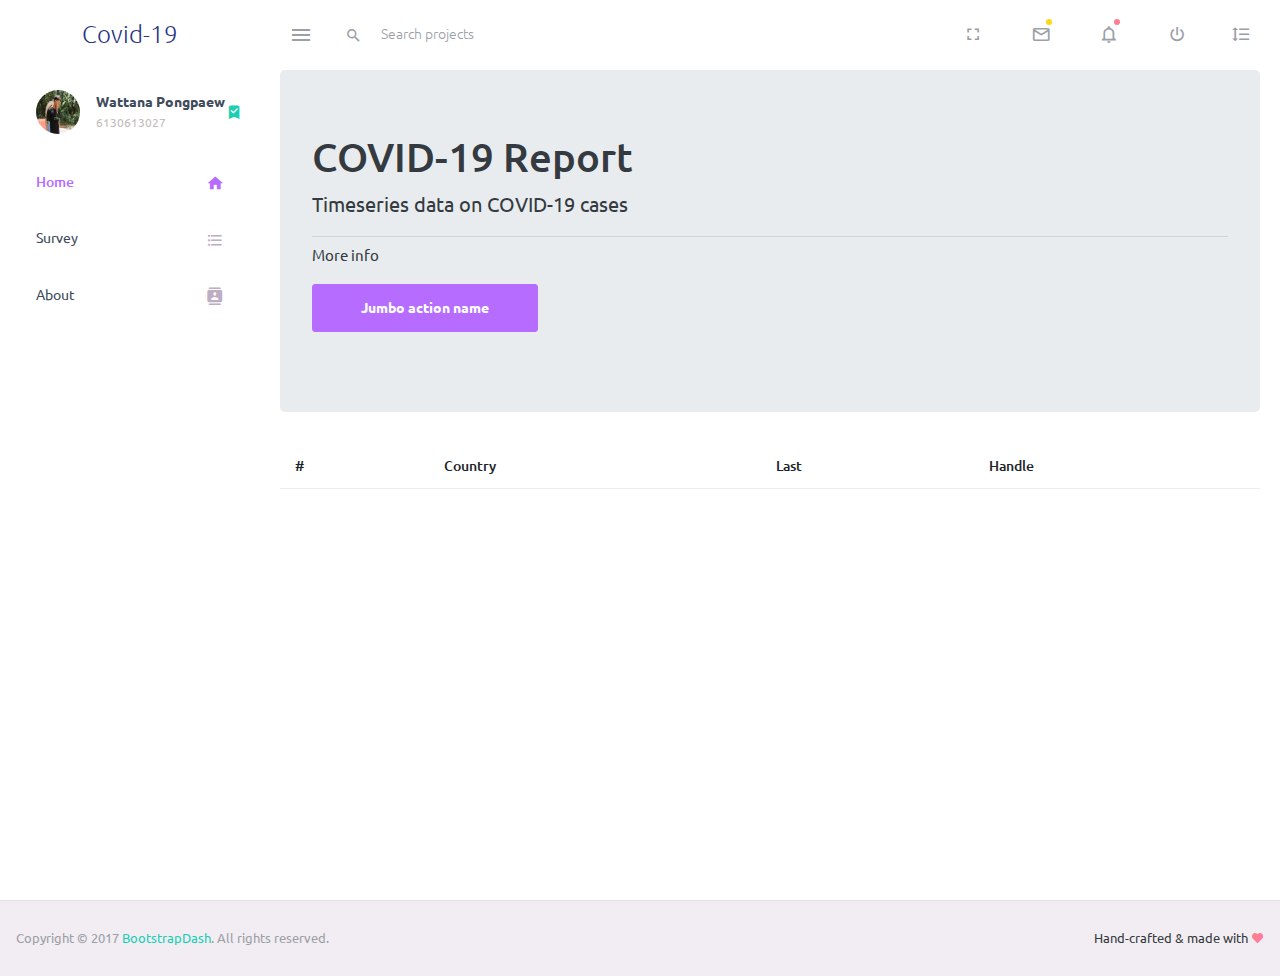
==== commit a0670fcd: "finish_index_and_orther" ====
--- a/index.html
+++ b/index.html
@@ -1,357 +1,277 @@
 <!DOCTYPE html>
 <html lang="en">
-  <head>
-    <!-- Required meta tags -->
-    <meta charset="utf-8">
-    <meta name="viewport" content="width=device-width, initial-scale=1, shrink-to-fit=no">
-    <title>Purple Admin</title>
-    <!-- plugins:css -->
-    <link rel="stylesheet" href="assets/vendors/mdi/css/materialdesignicons.min.css">
-    <link rel="stylesheet" href="assets/vendors/css/vendor.bundle.base.css">
-    <!-- endinject -->
-    <!-- Plugin css for this page -->
-    <!-- End plugin css for this page -->
-    <!-- inject:css -->
-    <!-- endinject -->
-    <!-- Layout styles -->
-    <link rel="stylesheet" href="assets/css/style.css">
-    <!-- End layout styles -->
-    <link rel="shortcut icon" href="assets/images/favicon.png" />
-  </head>
-  <body>
-    <div class="container-scroller">
-      <!-- partial:partials/_navbar.html -->
-      <nav class="navbar default-layout-navbar col-lg-12 col-12 p-0 fixed-top d-flex flex-row">
-        <div class="text-center navbar-brand-wrapper d-flex align-items-center justify-content-center">
-          <a class="navbar-brand brand-logo" href="index.html"><img src="assets/images/logo.svg" alt="logo" /></a>
-          <a class="navbar-brand brand-logo-mini" href="index.html"><img src="assets/images/logo-mini.svg" alt="logo" /></a>
+
+<head>
+  <!-- Required meta tags -->
+  <meta charset="utf-8">
+  <meta name="viewport" content="width=device-width, initial-scale=1, shrink-to-fit=no">
+  <title>Purple Admin</title>
+  <!-- plugins:css -->
+  <link rel="stylesheet" href="assets/vendors/mdi/css/materialdesignicons.min.css">
+  <link rel="stylesheet" href="assets/vendors/css/vendor.bundle.base.css">
+  <!-- endinject -->
+  <!-- Plugin css for this page -->
+  <!-- End plugin css for this page -->
+  <!-- inject:css -->
+  <!-- endinject -->
+  <!-- Layout styles -->
+  <link rel="stylesheet" href="assets/css/style.css">
+  <!-- End layout styles -->
+  <link rel="shortcut icon" href="assets/images/cv.jpg" />
+</head>
+
+<body>
+  <div class="container-scroller">
+    <!-- partial:partials/_navbar.html -->
+    <nav class="navbar default-layout-navbar col-lg-12 col-12 p-0 fixed-top d-flex flex-row">
+      <div class="text-center navbar-brand-wrapper d-flex align-items-center justify-content-center">
+        <a class="navbar-brand brand-logo" href="index.html">Covid-19</a>
+        <a class="navbar-brand brand-logo-mini" href="index.html"><img src="assets/images/covidlogo.svg"
+            alt="logo" /></a>
+      </div>
+      <div class="navbar-menu-wrapper d-flex align-items-stretch">
+        <button class="navbar-toggler navbar-toggler align-self-center" type="button" data-toggle="minimize">
+          <span class="mdi mdi-menu"></span>
+        </button>
+        <div class="search-field d-none d-md-block">
+          <form class="d-flex align-items-center h-100" action="#">
+            <div class="input-group">
+              <div class="input-group-prepend bg-transparent">
+                <i class="input-group-text border-0 mdi mdi-magnify"></i>
+              </div>
+              <input type="text" class="form-control bg-transparent border-0" placeholder="Search projects">
+            </div>
+          </form>
         </div>
-        <div class="navbar-menu-wrapper d-flex align-items-stretch">
-          <button class="navbar-toggler navbar-toggler align-self-center" type="button" data-toggle="minimize">
-            <span class="mdi mdi-menu"></span>
-          </button>
-          <div class="search-field d-none d-md-block">
-            <form class="d-flex align-items-center h-100" action="#">
-              <div class="input-group">
-                <div class="input-group-prepend bg-transparent">
-                  <i class="input-group-text border-0 mdi mdi-magnify"></i>
-                </div>
-                <input type="text" class="form-control bg-transparent border-0" placeholder="Search projects">
+        <ul class="navbar-nav navbar-nav-right">
+          <li class="nav-item nav-profile dropdown">
+
+            <div class="dropdown-menu navbar-dropdown" aria-labelledby="profileDropdown">
+              <a class="dropdown-item" href="#">
+                <i class="mdi mdi-cached mr-2 text-success"></i> Activity Log </a>
+              <div class="dropdown-divider"></div>
+              <a class="dropdown-item" href="#">
+                <i class="mdi mdi-logout mr-2 text-primary"></i> Signout </a>
+            </div>
+          </li>
+          <li class="nav-item d-none d-lg-block full-screen-link">
+            <a class="nav-link">
+              <i class="mdi mdi-fullscreen" id="fullscreen-button"></i>
+            </a>
+          </li>
+          <li class="nav-item dropdown">
+            <a class="nav-link count-indicator dropdown-toggle" id="messageDropdown" href="#" data-toggle="dropdown"
+              aria-expanded="false">
+              <i class="mdi mdi-email-outline"></i>
+              <span class="count-symbol bg-warning"></span>
+            </a>
+            <div class="dropdown-menu dropdown-menu-right navbar-dropdown preview-list"
+              aria-labelledby="messageDropdown">
+              <h6 class="p-3 mb-0">Messages</h6>
+              <div class="dropdown-divider"></div>
+              <a class="dropdown-item preview-item">
+                <div class="preview-thumbnail">
+                  <img src="assets/images/faces/face4.jpg" alt="image" class="profile-pic">
+                </div>
+                <div class="preview-item-content d-flex align-items-start flex-column justify-content-center">
+                  <h6 class="preview-subject ellipsis mb-1 font-weight-normal">Mark send you a message</h6>
+                  <p class="text-gray mb-0"> 1 Minutes ago </p>
+                </div>
+              </a>
+              <div class="dropdown-divider"></div>
+              <a class="dropdown-item preview-item">
+                <div class="preview-thumbnail">
+                  <img src="assets/images/faces/face2.jpg" alt="image" class="profile-pic">
+                </div>
+                <div class="preview-item-content d-flex align-items-start flex-column justify-content-center">
+                  <h6 class="preview-subject ellipsis mb-1 font-weight-normal">Cregh send you a message</h6>
+                  <p class="text-gray mb-0"> 15 Minutes ago </p>
+                </div>
+              </a>
+              <div class="dropdown-divider"></div>
+              <a class="dropdown-item preview-item">
+                <div class="preview-thumbnail">
+                  <img src="assets/images/faces/face3.jpg" alt="image" class="profile-pic">
+                </div>
+                <div class="preview-item-content d-flex align-items-start flex-column justify-content-center">
+                  <h6 class="preview-subject ellipsis mb-1 font-weight-normal">Profile picture updated</h6>
+                  <p class="text-gray mb-0"> 18 Minutes ago </p>
+                </div>
+              </a>
+              <div class="dropdown-divider"></div>
+              <h6 class="p-3 mb-0 text-center">4 new messages</h6>
+            </div>
+          </li>
+          <li class="nav-item dropdown">
+            <a class="nav-link count-indicator dropdown-toggle" id="notificationDropdown" href="#"
+              data-toggle="dropdown">
+              <i class="mdi mdi-bell-outline"></i>
+              <span class="count-symbol bg-danger"></span>
+            </a>
+            <div class="dropdown-menu dropdown-menu-right navbar-dropdown preview-list"
+              aria-labelledby="notificationDropdown">
+              <h6 class="p-3 mb-0">Notifications</h6>
+              <div class="dropdown-divider"></div>
+              <a class="dropdown-item preview-item">
+                <div class="preview-thumbnail">
+                  <div class="preview-icon bg-success">
+                    <i class="mdi mdi-calendar"></i>
+                  </div>
+                </div>
+                <div class="preview-item-content d-flex align-items-start flex-column justify-content-center">
+                  <h6 class="preview-subject font-weight-normal mb-1">Event today</h6>
+                  <p class="text-gray ellipsis mb-0"> Just a reminder that you have an event today </p>
+                </div>
+              </a>
+              <div class="dropdown-divider"></div>
+              <a class="dropdown-item preview-item">
+                <div class="preview-thumbnail">
+                  <div class="preview-icon bg-warning">
+                    <i class="mdi mdi-settings"></i>
+                  </div>
+                </div>
+                <div class="preview-item-content d-flex align-items-start flex-column justify-content-center">
+                  <h6 class="preview-subject font-weight-normal mb-1">Settings</h6>
+                  <p class="text-gray ellipsis mb-0"> Update dashboard </p>
+                </div>
+              </a>
+              <div class="dropdown-divider"></div>
+              <a class="dropdown-item preview-item">
+                <div class="preview-thumbnail">
+                  <div class="preview-icon bg-info">
+                    <i class="mdi mdi-link-variant"></i>
+                  </div>
+                </div>
+                <div class="preview-item-content d-flex align-items-start flex-column justify-content-center">
+                  <h6 class="preview-subject font-weight-normal mb-1">Launch Admin</h6>
+                  <p class="text-gray ellipsis mb-0"> New admin wow! </p>
+                </div>
+              </a>
+              <div class="dropdown-divider"></div>
+              <h6 class="p-3 mb-0 text-center">See all notifications</h6>
+            </div>
+          </li>
+          <li class="nav-item nav-logout d-none d-lg-block">
+            <a class="nav-link" href="#">
+              <i class="mdi mdi-power"></i>
+            </a>
+          </li>
+          <li class="nav-item nav-settings d-none d-lg-block">
+            <a class="nav-link" href="#">
+              <i class="mdi mdi-format-line-spacing"></i>
+            </a>
+          </li>
+        </ul>
+        <button class="navbar-toggler navbar-toggler-right d-lg-none align-self-center" type="button"
+          data-toggle="offcanvas">
+          <span class="mdi mdi-menu"></span>
+        </button>
+      </div>
+    </nav>
+    <!-- partial -->
+    <div class="container-fluid page-body-wrapper">
+      <!-- partial:partials/_sidebar.html -->
+      <nav class="sidebar sidebar-offcanvas" id="sidebar">
+        <ul class="nav">
+          <li class="nav-item nav-profile">
+            <a href="#" class="nav-link">
+              <div class="nav-profile-image">
+                <img src="assets/images/faces/face.jpg" alt="profile">
+                <span class="login-status online"></span>
+                <!--change to offline or busy as needed-->
               </div>
-            </form>
-          </div>
-          <ul class="navbar-nav navbar-nav-right">
-            <li class="nav-item nav-profile dropdown">
-    
-              <div class="dropdown-menu navbar-dropdown" aria-labelledby="profileDropdown">
-                <a class="dropdown-item" href="#">
-                  <i class="mdi mdi-cached mr-2 text-success"></i> Activity Log </a>
-                <div class="dropdown-divider"></div>
-                <a class="dropdown-item" href="#">
-                  <i class="mdi mdi-logout mr-2 text-primary"></i> Signout </a>
+              <div class="nav-profile-text d-flex flex-column">
+                <span class="font-weight-bold mb-2">Wattana Pongpaew</span>
+                <span class="text-secondary text-small">6130613027</span>
               </div>
-            </li>
-            <li class="nav-item d-none d-lg-block full-screen-link">
-              <a class="nav-link">
-                <i class="mdi mdi-fullscreen" id="fullscreen-button"></i>
-              </a>
-            </li>
-            <li class="nav-item dropdown">
-              <a class="nav-link count-indicator dropdown-toggle" id="messageDropdown" href="#" data-toggle="dropdown" aria-expanded="false">
-                <i class="mdi mdi-email-outline"></i>
-                <span class="count-symbol bg-warning"></span>
-              </a>
-              <div class="dropdown-menu dropdown-menu-right navbar-dropdown preview-list" aria-labelledby="messageDropdown">
-                <h6 class="p-3 mb-0">Messages</h6>
-                <div class="dropdown-divider"></div>
-                <a class="dropdown-item preview-item">
-                  <div class="preview-thumbnail">
-                    <img src="assets/images/faces/face4.jpg" alt="image" class="profile-pic">
-                  </div>
-                  <div class="preview-item-content d-flex align-items-start flex-column justify-content-center">
-                    <h6 class="preview-subject ellipsis mb-1 font-weight-normal">Mark send you a message</h6>
-                    <p class="text-gray mb-0"> 1 Minutes ago </p>
-                  </div>
-                </a>
-                <div class="dropdown-divider"></div>
-                <a class="dropdown-item preview-item">
-                  <div class="preview-thumbnail">
-                    <img src="assets/images/faces/face2.jpg" alt="image" class="profile-pic">
-                  </div>
-                  <div class="preview-item-content d-flex align-items-start flex-column justify-content-center">
-                    <h6 class="preview-subject ellipsis mb-1 font-weight-normal">Cregh send you a message</h6>
-                    <p class="text-gray mb-0"> 15 Minutes ago </p>
-                  </div>
-                </a>
-                <div class="dropdown-divider"></div>
-                <a class="dropdown-item preview-item">
-                  <div class="preview-thumbnail">
-                    <img src="assets/images/faces/face3.jpg" alt="image" class="profile-pic">
-                  </div>
-                  <div class="preview-item-content d-flex align-items-start flex-column justify-content-center">
-                    <h6 class="preview-subject ellipsis mb-1 font-weight-normal">Profile picture updated</h6>
-                    <p class="text-gray mb-0"> 18 Minutes ago </p>
-                  </div>
-                </a>
-                <div class="dropdown-divider"></div>
-                <h6 class="p-3 mb-0 text-center">4 new messages</h6>
-              </div>
-            </li>
-            <li class="nav-item dropdown">
-              <a class="nav-link count-indicator dropdown-toggle" id="notificationDropdown" href="#" data-toggle="dropdown">
-                <i class="mdi mdi-bell-outline"></i>
-                <span class="count-symbol bg-danger"></span>
-              </a>
-              <div class="dropdown-menu dropdown-menu-right navbar-dropdown preview-list" aria-labelledby="notificationDropdown">
-                <h6 class="p-3 mb-0">Notifications</h6>
-                <div class="dropdown-divider"></div>
-                <a class="dropdown-item preview-item">
-                  <div class="preview-thumbnail">
-                    <div class="preview-icon bg-success">
-                      <i class="mdi mdi-calendar"></i>
-                    </div>
-                  </div>
-                  <div class="preview-item-content d-flex align-items-start flex-column justify-content-center">
-                    <h6 class="preview-subject font-weight-normal mb-1">Event today</h6>
-                    <p class="text-gray ellipsis mb-0"> Just a reminder that you have an event today </p>
-                  </div>
-                </a>
-                <div class="dropdown-divider"></div>
-                <a class="dropdown-item preview-item">
-                  <div class="preview-thumbnail">
-                    <div class="preview-icon bg-warning">
-                      <i class="mdi mdi-settings"></i>
-                    </div>
-                  </div>
-                  <div class="preview-item-content d-flex align-items-start flex-column justify-content-center">
-                    <h6 class="preview-subject font-weight-normal mb-1">Settings</h6>
-                    <p class="text-gray ellipsis mb-0"> Update dashboard </p>
-                  </div>
-                </a>
-                <div class="dropdown-divider"></div>
-                <a class="dropdown-item preview-item">
-                  <div class="preview-thumbnail">
-                    <div class="preview-icon bg-info">
-                      <i class="mdi mdi-link-variant"></i>
-                    </div>
-                  </div>
-                  <div class="preview-item-content d-flex align-items-start flex-column justify-content-center">
-                    <h6 class="preview-subject font-weight-normal mb-1">Launch Admin</h6>
-                    <p class="text-gray ellipsis mb-0"> New admin wow! </p>
-                  </div>
-                </a>
-                <div class="dropdown-divider"></div>
-                <h6 class="p-3 mb-0 text-center">See all notifications</h6>
-              </div>
-            </li>
-            <li class="nav-item nav-logout d-none d-lg-block">
-              <a class="nav-link" href="#">
-                <i class="mdi mdi-power"></i>
-              </a>
-            </li>
-            <li class="nav-item nav-settings d-none d-lg-block">
-              <a class="nav-link" href="#">
-                <i class="mdi mdi-format-line-spacing"></i>
-              </a>
-            </li>
-          </ul>
-          <button class="navbar-toggler navbar-toggler-right d-lg-none align-self-center" type="button" data-toggle="offcanvas">
-            <span class="mdi mdi-menu"></span>
-          </button>
+              <i class="mdi mdi-bookmark-check text-success nav-profile-badge"></i>
+            </a>
+          </li>
+          <li class="nav-item">
+            <a class="nav-link" href="index.html">
+              <span class="menu-title">Home</span>
+              <i class="mdi mdi-home menu-icon"></i>
+            </a>
+          </li>
+          <li class="nav-item">
+            <a class="nav-link" href="survey.html">
+              <span class="menu-title">Survey</span>
+              <i class="mdi mdi-format-list-bulleted menu-icon"></i>
+            </a>
+          </li>
+          <li class="nav-item">
+            <a class="nav-link" href="about.html">
+              <span class="menu-title">About</span>
+              <i class="mdi mdi-contacts menu-icon"></i>
+            </a>
+          </li>
+        </ul>
+      </nav>
+      <div class="container">
+        <div class="jumbotron">
+            <h1 class="display-3">COVID-19 Report</h1>
+            <p class="lead">Timeseries data on COVID-19 cases</p>
+            <hr class="my-2">
+            <p>More info</p>
+            <p class="lead">
+                <a class="btn btn-primary btn-lg" href="Jumbo action link" role="button">Jumbo action name</a>
+            </p>
         </div>
-      </nav>
+        <table class="table table-hover">
+            <thead>
+                <tr>
+                    <th scope="col">#</th>
+                    <th scope="col">Country<i class="fas fa-first-order-alt    "></i></th>
+                    <th scope="col">Last</th>
+                    <th scope="col">Handle</th>
+                </tr>
+            </thead>
+            <tbody id="data">
+                <tr>
+
+                </tr>
+            </tbody>
+        </table>
+
+    </div>
       <!-- partial -->
-      <div class="container-fluid page-body-wrapper">
-        <!-- partial:partials/_sidebar.html -->
-        <nav class="sidebar sidebar-offcanvas" id="sidebar">
-          <ul class="nav">
-            <li class="nav-item nav-profile">
-              <a href="#" class="nav-link">
-                <div class="nav-profile-image">
-                  <img src="assets/images/faces/face1.jpg" alt="profile">
-                  <span class="login-status online"></span>
-                  <!--change to offline or busy as needed-->
-                </div>
-                <div class="nav-profile-text d-flex flex-column">
-                  <span class="font-weight-bold mb-2">Wattana Pongpaew</span>
-                  <span class="text-secondary text-small">6130613027</span>
-                </div>
-                <i class="mdi mdi-bookmark-check text-success nav-profile-badge"></i>
-              </a>
-            </li>
-            <li class="nav-item">
-              <a class="nav-link" href="index.html">
-                <span class="menu-title">Dashboard</span>
-                <i class="mdi mdi-home menu-icon"></i>
-              </a>
-            </li>
-            <li class="nav-item">
-              <a class="nav-link" data-toggle="collapse" href="#ui-basic" aria-expanded="false" aria-controls="ui-basic">
-                <span class="menu-title">Basic UI Elements</span>
-                <i class="menu-arrow"></i>
-                <i class="mdi mdi-crosshairs-gps menu-icon"></i>
-              </a>
-              <div class="collapse" id="ui-basic">
-                <ul class="nav flex-column sub-menu">
-                  <li class="nav-item"> <a class="nav-link" href="pages/ui-features/buttons.html">Buttons</a></li>
-                  <li class="nav-item"> <a class="nav-link" href="pages/ui-features/typography.html">Typography</a></li>
-                </ul>
-              </div>
-            </li>
-            <li class="nav-item">
-              <a class="nav-link" href="pages/icons/mdi.html">
-                <span class="menu-title">Icons</span>
-                <i class="mdi mdi-contacts menu-icon"></i>
-              </a>
-            </li>
-            <li class="nav-item">
-              <a class="nav-link" href="pages/forms/basic_elements.html">
-                <span class="menu-title">Forms</span>
-                <i class="mdi mdi-format-list-bulleted menu-icon"></i>
-              </a>
-            </li>
-            <li class="nav-item">
-              <a class="nav-link" href="pages/charts/chartjs.html">
-                <span class="menu-title">Charts</span>
-                <i class="mdi mdi-chart-bar menu-icon"></i>
-              </a>
-            </li>
-            <li class="nav-item">
-              <a class="nav-link" href="pages/tables/basic-table.html">
-                <span class="menu-title">Tables</span>
-                <i class="mdi mdi-table-large menu-icon"></i>
-              </a>
-            </li>
-            <li class="nav-item">
-              <a class="nav-link" data-toggle="collapse" href="#general-pages" aria-expanded="false" aria-controls="general-pages">
-                <span class="menu-title">Sample Pages</span>
-                <i class="menu-arrow"></i>
-                <i class="mdi mdi-medical-bag menu-icon"></i>
-              </a>
-              <div class="collapse" id="general-pages">
-                <ul class="nav flex-column sub-menu">
-                  <li class="nav-item"> <a class="nav-link" href="pages/samples/blank-page.html"> Blank Page </a></li>
-                  <li class="nav-item"> <a class="nav-link" href="pages/samples/login.html"> Login </a></li>
-                  <li class="nav-item"> <a class="nav-link" href="pages/samples/register.html"> Register </a></li>
-                  <li class="nav-item"> <a class="nav-link" href="pages/samples/error-404.html"> 404 </a></li>
-                  <li class="nav-item"> <a class="nav-link" href="pages/samples/error-500.html"> 500 </a></li>
-                </ul>
-              </div>
-            </li>
-          </ul>
-        </nav>
+        <!-- content-wrapper ends -->
+        <!-- partial:partials/_footer.html -->
+        
         <!-- partial -->
-        <div class="main-panel">
-          <div class="content-wrapper">
-            <div class="row" id="proBanner">
-              <div class="col-12">
-                <span class="d-flex align-items-center">
-                  <a href="https://github.com/BootstrapDash/PurpleAdmin-Free-Admin-Template" ></a>
-                  <a href="https://www.bootstrapdash.com/product/purple-bootstrap-4-admin-template/"></a>
-                  <i id="bannerClose"></i>
-                </span>
-              </div>
-            </div>
-            <div class="page-header">
-              <h3 class="page-title">
-                <span class="page-title-icon bg-gradient-primary text-white mr-2">
-                  <i class="mdi mdi-home"></i>
-                </span> Dashboard </h3>
-              <nav aria-label="breadcrumb">
-                <ul class="breadcrumb">
-                  <li class="breadcrumb-item active" aria-current="page">
-                    <span></span>Overview <i class="mdi mdi-alert-circle-outline icon-sm text-primary align-middle"></i>
-                  </li>
-                </ul>
-              </nav>
-            </div>
-            <div class="row">
-              <div class="col-md-4 stretch-card grid-margin">
-                <div class="card bg-gradient-danger card-img-holder text-white">
-                  <div class="card-body">
-                    <img src="assets/images/dashboard/circle.svg" class="card-img-absolute" alt="circle-image" />
-                    <h4 class="font-weight-normal mb-3">Weekly Sales <i class="mdi mdi-chart-line mdi-24px float-right"></i>
-                    </h4>
-                    <h2 class="mb-5">$ 15,0000</h2>
-                    <h6 class="card-text">Increased by 60%</h6>
-                  </div>
-                </div>
-              </div>
-              <div class="col-md-4 stretch-card grid-margin">
-                <div class="card bg-gradient-info card-img-holder text-white">
-                  <div class="card-body">
-                    <img src="assets/images/dashboard/circle.svg" class="card-img-absolute" alt="circle-image" />
-                    <h4 class="font-weight-normal mb-3">Weekly Orders <i class="mdi mdi-bookmark-outline mdi-24px float-right"></i>
-                    </h4>
-                    <h2 class="mb-5">45,6334</h2>
-                    <h6 class="card-text">Decreased by 10%</h6>
-                  </div>
-                </div>
-              </div>
-              <div class="col-md-4 stretch-card grid-margin">
-                <div class="card bg-gradient-success card-img-holder text-white">
-                  <div class="card-body">
-                    <img src="assets/images/dashboard/circle.svg" class="card-img-absolute" alt="circle-image" />
-                    <h4 class="font-weight-normal mb-3">Visitors Online <i class="mdi mdi-diamond mdi-24px float-right"></i>
-                    </h4>
-                    <h2 class="mb-5">95,5741</h2>
-                    <h6 class="card-text">Increased by 5%</h6>
-                  </div>
-                </div>
-              </div>
-            </div>
-            <div class="row">
-              <div class="col-md-7 grid-margin stretch-card">
-                <div class="card">
-                  <div class="card-body">
-                    <div class="clearfix">
-                      <h4 class="card-title float-left">Visit And Sales Statistics</h4>
-                      <div id="visit-sale-chart-legend" class="rounded-legend legend-horizontal legend-top-right float-right"></div>
-                    </div>
-                    <canvas id="visit-sale-chart" class="mt-4"></canvas>
-                  </div>
-                </div>
-              </div>
-              <div class="col-md-5 grid-margin stretch-card">
-                <div class="card">
-                  <div class="card-body">
-                    <h4 class="card-title">Traffic Sources</h4>
-                    <canvas id="traffic-chart"></canvas>
-                    <div id="traffic-chart-legend" class="rounded-legend legend-vertical legend-bottom-left pt-4"></div>
-                  </div>
-                </div>
-              </div>
-            </div>
-          </div>
-          <!-- content-wrapper ends -->
-          <!-- partial:partials/_footer.html -->
-          <footer class="footer">
-            <div class="d-sm-flex justify-content-center justify-content-sm-between">
-              <span class="text-muted text-center text-sm-left d-block d-sm-inline-block">Copyright © 2017 <a href="https://www.bootstrapdash.com/" target="_blank">BootstrapDash</a>. All rights reserved.</span>
-              <span class="float-none float-sm-right d-block mt-1 mt-sm-0 text-center">Hand-crafted & made with <i class="mdi mdi-heart text-danger"></i></span>
-            </div>
-          </footer>
-          <!-- partial -->
-        </div>
-        <!-- main-panel ends -->
       </div>
-      <!-- page-body-wrapper ends -->
+      <!-- main-panel ends -->
     </div>
-    <!-- container-scroller -->
-    <!-- plugins:js -->
-    <script src="assets/vendors/js/vendor.bundle.base.js"></script>
-    <!-- endinject -->
-    <!-- Plugin js for this page -->
-    <script src="assets/vendors/chart.js/Chart.min.js"></script>
-    <!-- End plugin js for this page -->
-    <!-- inject:js -->
-    <script src="assets/js/off-canvas.js"></script>
-    <script src="assets/js/hoverable-collapse.js"></script>
-    <script src="assets/js/misc.js"></script>
-    <!-- endinject -->
-    <!-- Custom js for this page -->
-    <script src="assets/js/dashboard.js"></script>
-    <script src="assets/js/todolist.js"></script>
-    <!-- End custom js for this page -->
-  </body>
+    <!-- page-body-wrapper ends -->
+  </div>
+  <footer class="footer">
+    <div class="d-sm-flex justify-content-center justify-content-sm-between">
+      <span class="text-muted text-center text-sm-left d-block d-sm-inline-block">Copyright © 2017 <a
+          href="https://www.bootstrapdash.com/" target="_blank">BootstrapDash</a>. All rights reserved.</span>
+      <span class="float-none float-sm-right d-block mt-1 mt-sm-0 text-center">Hand-crafted & made with <i
+          class="mdi mdi-heart text-danger"></i></span>
+    </div>
+  </footer>
+  <script src="https://code.jquery.com/jquery-3.3.1.min.js"></script>
+    <script src="https://cdnjs.cloudflare.com/ajax/libs/popper.js/1.14.7/umd/popper.min.js" integrity="sha384-UO2eT0CpHqdSJQ6hJty5KVphtPhzWj9WO1clHTMGa3JDZwrnQq4sF86dIHNDz0W1" crossorigin="anonymous"></script>
+    <script src="https://stackpath.bootstrapcdn.com/bootstrap/4.3.1/js/bootstrap.min.js" integrity="sha384-JjSmVgyd0p3pXB1rRibZUAYoIIy6OrQ6VrjIEaFf/nJGzIxFDsf4x0xIM+B07jRM" crossorigin="anonymous"></script>
+    <script src="index.js"></script>
+  <!-- container-scroller -->
+  <!-- plugins:js -->
+  <script src="assets/vendors/js/vendor.bundle.base.js"></script>
+  <!-- endinject -->
+  <!-- Plugin js for this page -->
+  <script src="assets/vendors/chart.js/Chart.min.js"></script>
+  <!-- End plugin js for this page -->
+  <!-- inject:js -->
+  <script src="assets/js/off-canvas.js"></script>
+  <script src="assets/js/hoverable-collapse.js"></script>
+  <script src="assets/js/misc.js"></script>
+  <!-- endinject -->
+  <!-- Custom js for this page -->
+  <script src="assets/js/dashboard.js"></script>
+  <script src="assets/js/todolist.js"></script>
+  <!-- End custom js for this page -->
+</body>
+
 </html>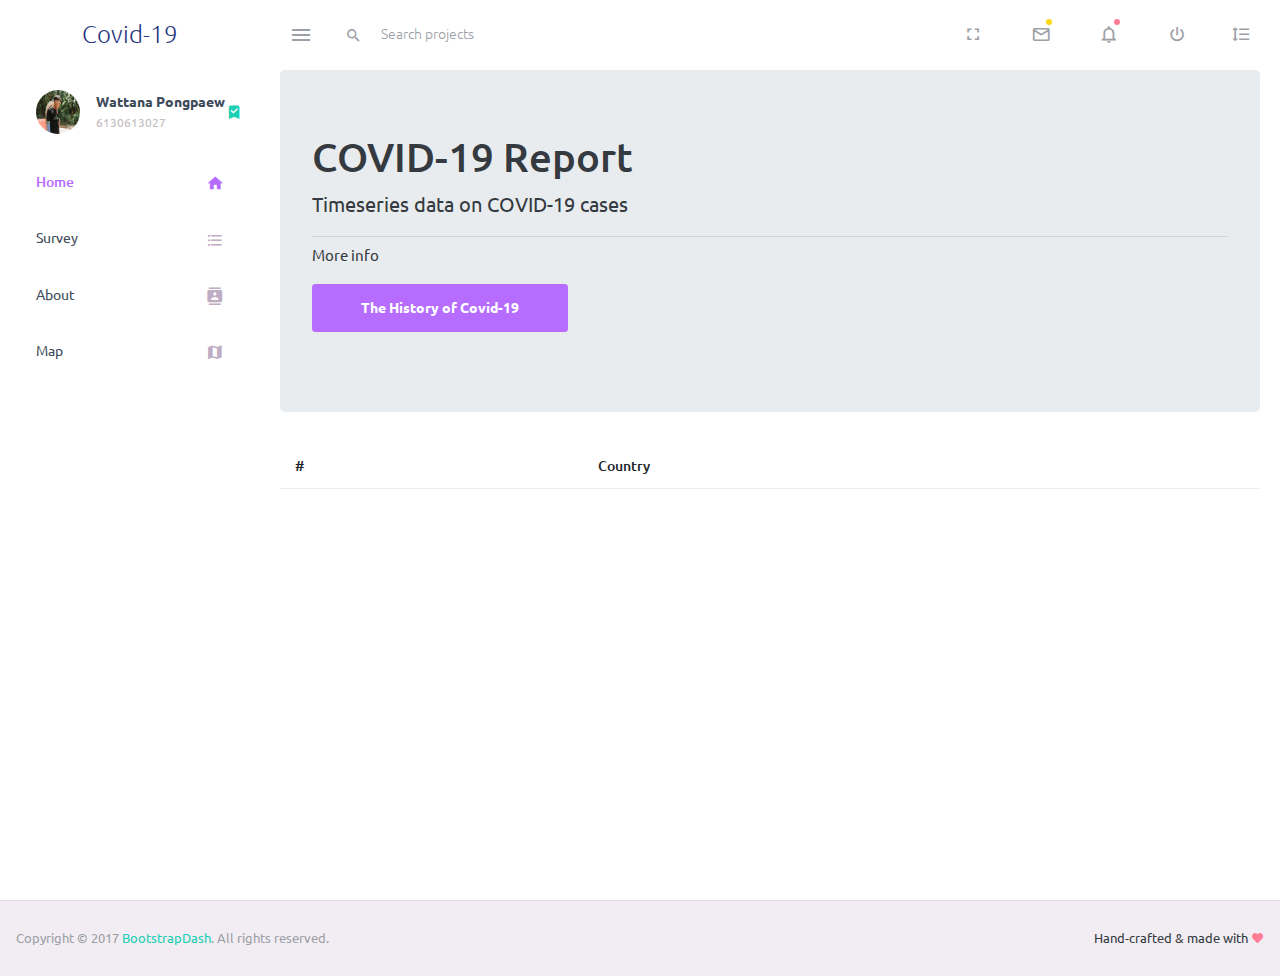
==== commit 79efbd82: "add_validation" ====
--- a/index.html
+++ b/index.html
@@ -205,6 +205,12 @@
               <i class="mdi mdi-contacts menu-icon"></i>
             </a>
           </li>
+          <li class="nav-item">
+            <a class="nav-link" href="map.html">
+              <span class="menu-title">Map</span>
+              <i class="mdi mdi-map menu-icon"></i>
+            </a>
+          </li>
         </ul>
       </nav>
       <div class="container">
@@ -214,7 +220,7 @@
             <hr class="my-2">
             <p>More info</p>
             <p class="lead">
-                <a class="btn btn-primary btn-lg" href="Jumbo action link" role="button">Jumbo action name</a>
+                <a class="btn btn-primary btn-lg" href="https://tmc.or.th/pdf/Covid-19-MD-AmornUpdate.pdf" role="button">The History of Covid-19</a>
             </p>
         </div>
         <table class="table table-hover">
@@ -222,8 +228,6 @@
                 <tr>
                     <th scope="col">#</th>
                     <th scope="col">Country<i class="fas fa-first-order-alt    "></i></th>
-                    <th scope="col">Last</th>
-                    <th scope="col">Handle</th>
                 </tr>
             </thead>
             <tbody id="data">
@@ -244,6 +248,7 @@
     </div>
     <!-- page-body-wrapper ends -->
   </div>
+  
   <footer class="footer">
     <div class="d-sm-flex justify-content-center justify-content-sm-between">
       <span class="text-muted text-center text-sm-left d-block d-sm-inline-block">Copyright © 2017 <a
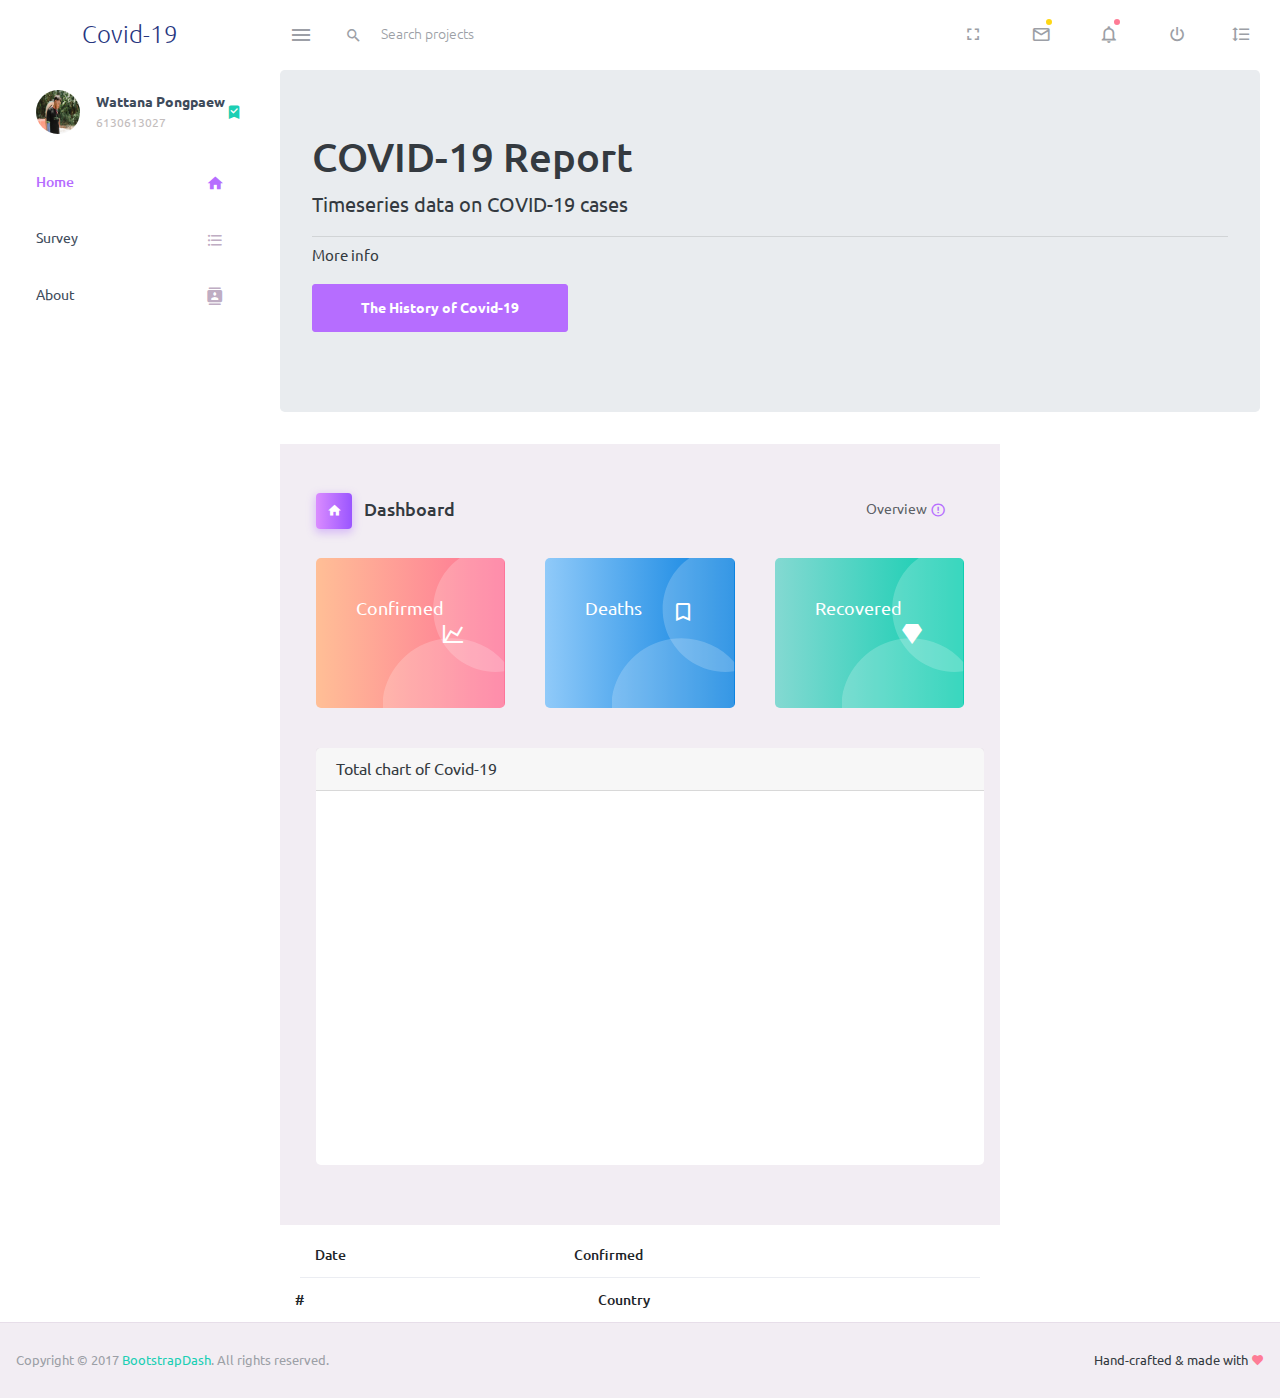
==== commit 078d4072: "finish_projeck" ====
--- a/index.html
+++ b/index.html
@@ -9,6 +9,8 @@
   <!-- plugins:css -->
   <link rel="stylesheet" href="assets/vendors/mdi/css/materialdesignicons.min.css">
   <link rel="stylesheet" href="assets/vendors/css/vendor.bundle.base.css">
+  <link rel="stylesheet" href="https://stackpath.bootstrapcdn.com/bootstrap/4.3.1/css/bootstrap.min.css"
+  integrity="sha384-ggOyR0iXCbMQv3Xipma34MD+dH/1fQ784/j6cY/iJTQUOhcWr7x9JvoRxT2MZw1T" crossorigin="anonymous">
   <!-- endinject -->
   <!-- Plugin css for this page -->
   <!-- End plugin css for this page -->
@@ -205,12 +207,6 @@
               <i class="mdi mdi-contacts menu-icon"></i>
             </a>
           </li>
-          <li class="nav-item">
-            <a class="nav-link" href="map.html">
-              <span class="menu-title">Map</span>
-              <i class="mdi mdi-map menu-icon"></i>
-            </a>
-          </li>
         </ul>
       </nav>
       <div class="container">
@@ -223,6 +219,102 @@
                 <a class="btn btn-primary btn-lg" href="https://tmc.or.th/pdf/Covid-19-MD-AmornUpdate.pdf" role="button">The History of Covid-19</a>
             </p>
         </div>
+        <div class="main-panel">
+          <div class="content-wrapper">
+              <div class="row" id="proBanner">
+                  <div class="col-12">
+                      <span class="d-flex align-items-center">
+                          <a href="https://github.com/BootstrapDash/PurpleAdmin-Free-Admin-Template"></a>
+                          <a href="https://www.bootstrapdash.com/product/purple-bootstrap-4-admin-template/"></a>
+                          <i id="bannerClose"></i>
+                      </span>
+                  </div>
+              </div>
+              <div class="page-header">
+                  <h3 class="page-title">
+                      <span class="page-title-icon bg-gradient-primary text-white mr-2">
+                          <i class="mdi mdi-home"></i>
+                      </span> Dashboard </h3>   
+                      <h3 class="page-title" id="countryheader"></h3>  
+                  <nav aria-label="breadcrumb">
+                      <ul class="breadcrumb">
+                          <li class="breadcrumb-item active" aria-current="page">
+                              <span></span>Overview <i
+                                  class="mdi mdi-alert-circle-outline icon-sm text-primary align-middle"></i>
+                          </li>
+                      </ul>
+                  </nav>
+                  
+              </div>
+              <div class="row">
+                  <div class="col stretch-card grid-margin">
+                      <div class="card bg-gradient-danger card-img-holder text-white">
+                          <div class="card-body">
+                              <img src="assets/images/dashboard/circle.svg" class="card-img-absolute"
+                                  alt="circle-image" />
+                              <h4 class="font-weight-normal mb-3">Confirmed <i
+                                      class="mdi mdi-chart-line mdi-24px float-right"></i>
+                              </h4>
+                              <h2 class="mb-5" id="confirmed"></h2>
+                          </div>
+                      </div>
+                  </div>
+                  <div class="col stretch-card grid-margin">
+                      <div class="card bg-gradient-info card-img-holder text-white">
+                          <div class="card-body">
+                              <img src="assets/images/dashboard/circle.svg" class="card-img-absolute"
+                                  alt="circle-image" />
+                              <h4 class="font-weight-normal mb-3">Deaths <i
+                                      class="mdi mdi-bookmark-outline mdi-24px float-right"></i>
+                              </h4>
+                              <h2 class="mb-5" id="deaths"></h2>
+                          </div>
+                      </div>
+                  </div>
+                  <div class="col stretch-card grid-margin">
+                      <div class="card bg-gradient-success card-img-holder text-white">
+                          <div class="card-body">
+                              <img src="assets/images/dashboard/circle.svg" class="card-img-absolute"
+                                  alt="circle-image" />
+                              <h4 class="font-weight-normal mb-3">Recovered <i
+                                      class="mdi mdi-diamond mdi-24px float-right"></i>
+                              </h4>
+                              <h2 class="mb-5" id="recovered"></h2>
+                          </div>
+                      </div>
+                  </div>
+              </div>
+
+              <div class="row">
+                  <div class="col-lg-12 col-md-6 col-sm-12 pr-0 mb-3">
+                      <div class="card-collapsible card">
+                          <div class="card-header">
+                              Total chart of Covid-19<i class="fa fa-caret-down caret"></i>
+                            </div>
+                          <div class="card-body d-flex justify-content-around">
+                              <canvas class="chart w-100" id="pieChart"></canvas>
+                          </div>
+                      </div>
+                      
+                  </div>
+              </div>
+          </div>
+          <div class="container">
+              <h1 id="countryend"></h1>
+              <table class="table table-hover">
+                  <thead>
+                      <tr>
+                          <th scope="col">Date</th>
+                          <th scope="col">Confirmed</th>
+                      </tr>
+                  </thead>
+                  <tbody id="data">
+
+                  </tbody>
+              </table>
+          </div>
+      </div>
+      
         <table class="table table-hover">
             <thead>
                 <tr>
@@ -258,9 +350,14 @@
     </div>
   </footer>
   <script src="https://code.jquery.com/jquery-3.3.1.min.js"></script>
-    <script src="https://cdnjs.cloudflare.com/ajax/libs/popper.js/1.14.7/umd/popper.min.js" integrity="sha384-UO2eT0CpHqdSJQ6hJty5KVphtPhzWj9WO1clHTMGa3JDZwrnQq4sF86dIHNDz0W1" crossorigin="anonymous"></script>
-    <script src="https://stackpath.bootstrapcdn.com/bootstrap/4.3.1/js/bootstrap.min.js" integrity="sha384-JjSmVgyd0p3pXB1rRibZUAYoIIy6OrQ6VrjIEaFf/nJGzIxFDsf4x0xIM+B07jRM" crossorigin="anonymous"></script>
+    <script src="https://cdnjs.cloudflare.com/ajax/libs/popper.js/1.14.7/umd/popper.min.js" 
+    integrity="sha384-UO2eT0CpHqdSJQ6hJty5KVphtPhzWj9WO1clHTMGa3JDZwrnQq4sF86dIHNDz0W1" 
+    crossorigin="anonymous"></script>
+    <script src="https://stackpath.bootstrapcdn.com/bootstrap/4.3.1/js/bootstrap.min.js" 
+    integrity="sha384-JjSmVgyd0p3pXB1rRibZUAYoIIy6OrQ6VrjIEaFf/nJGzIxFDsf4x0xIM+B07jRM" 
+    crossorigin="anonymous"></script>
     <script src="index.js"></script>
+    <script src="indextotal.js"></script>
   <!-- container-scroller -->
   <!-- plugins:js -->
   <script src="assets/vendors/js/vendor.bundle.base.js"></script>
